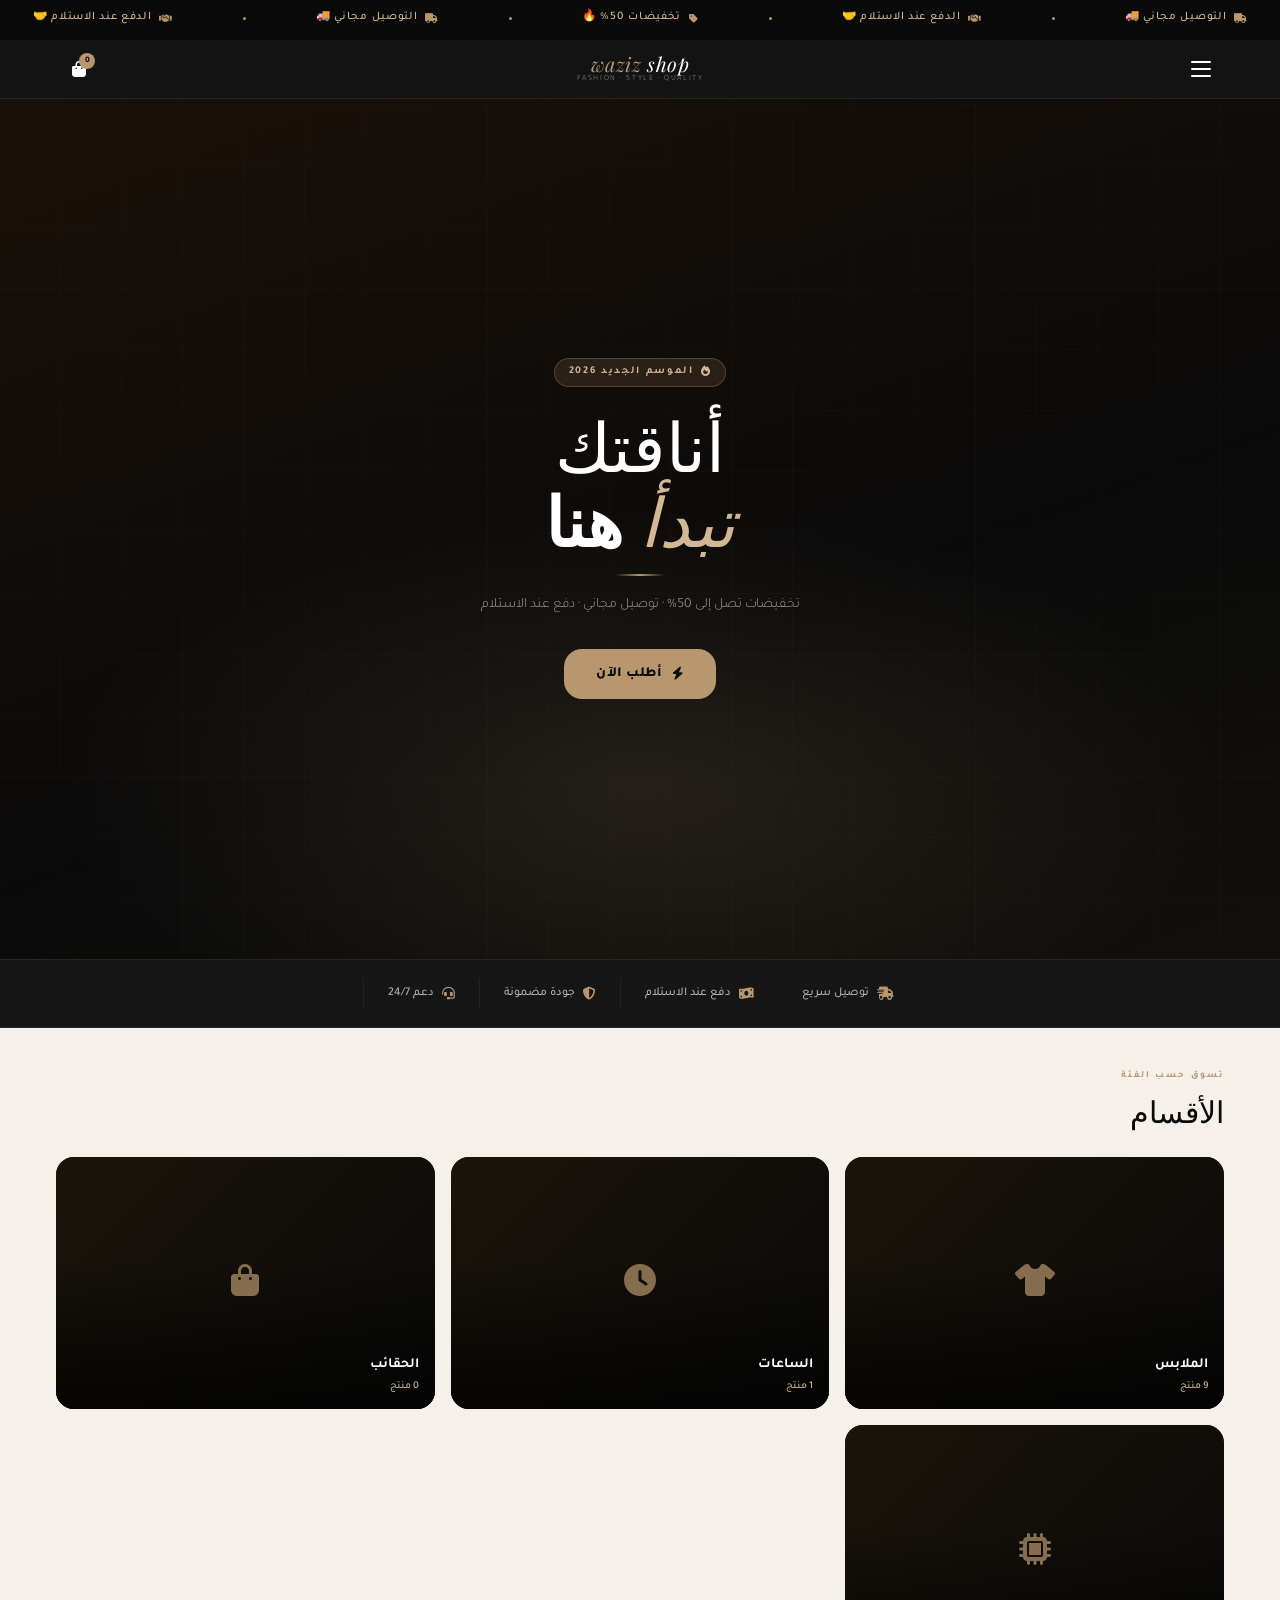
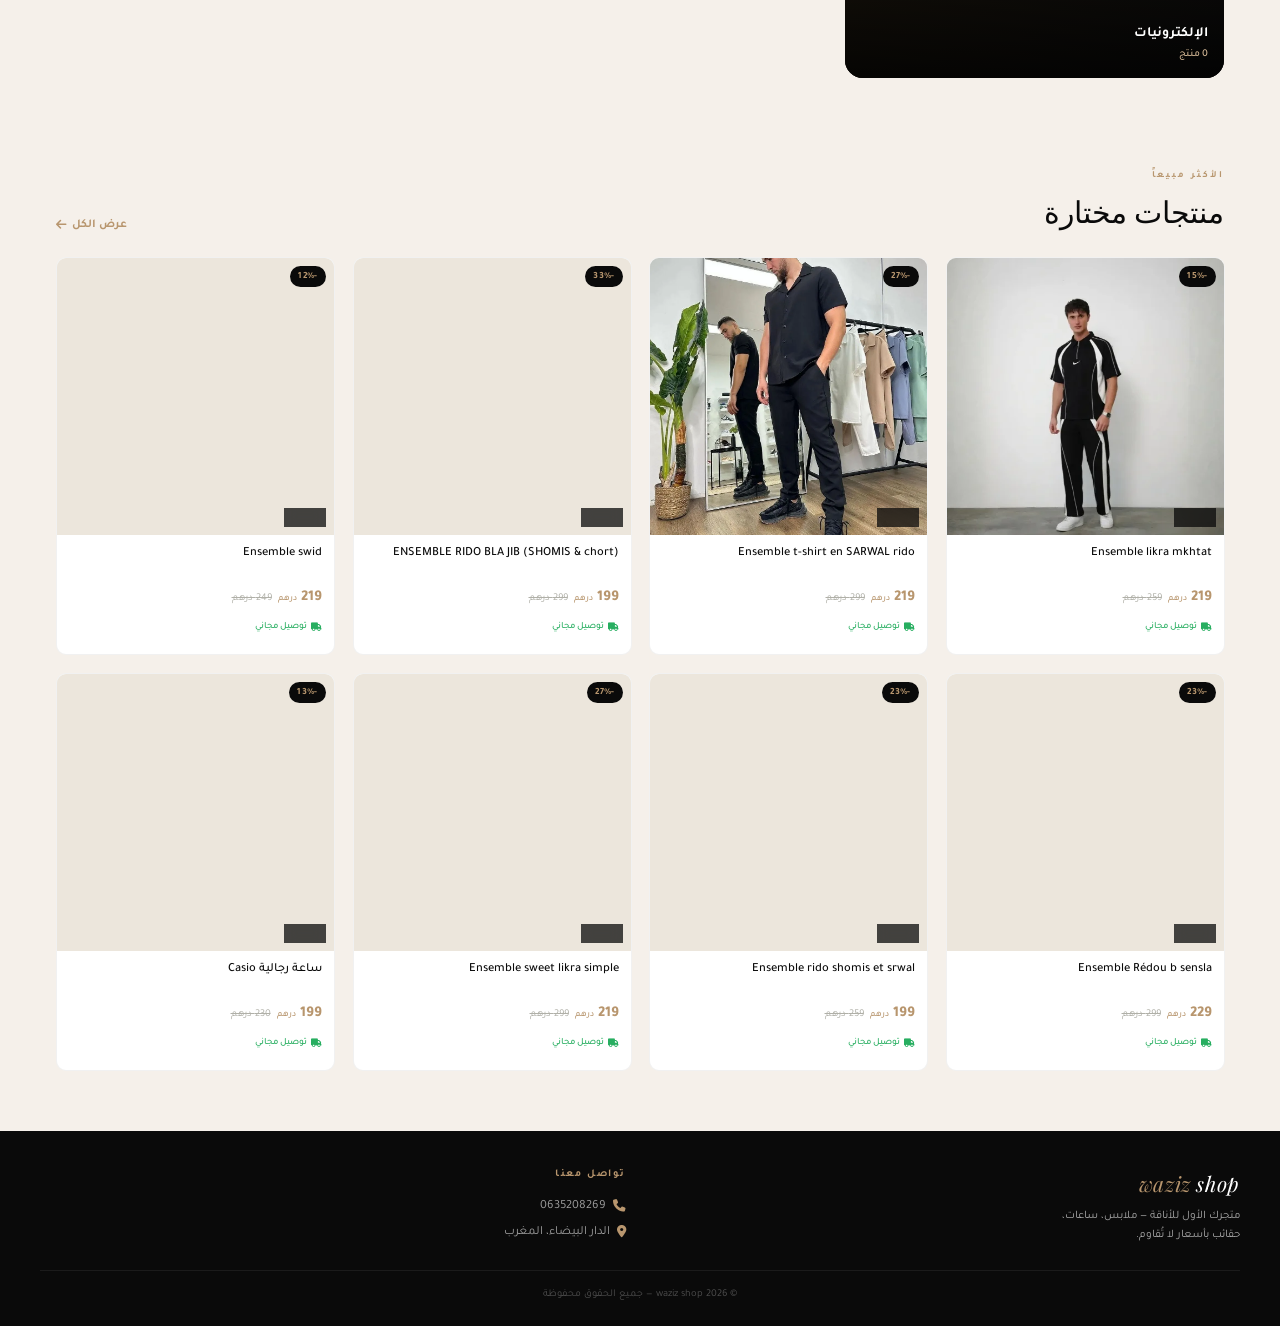
==== index.html @ 699b27b5 "Add files via upload" ====
<!DOCTYPE html>
<html lang="ar" dir="rtl">
<head>
<meta charset="UTF-8">
<meta name="viewport" content="width=device-width,initial-scale=1,viewport-fit=cover">
<meta name="theme-color" content="#0a0a0a">
<meta name="description" content="waziz shop - تسوق أحدث الملابس والساعات والحقائب">
<title>waziz shop | أناقتك تبدأ هنا</title>
<link rel="preconnect" href="https://fonts.googleapis.com">
<link rel="preconnect" href="https://fonts.gstatic.com" crossorigin>
<link href="https://fonts.googleapis.com/css2?family=Tajawal:wght@300;400;500;700;800&family=Playfair+Display:ital,wght@0,400;1,400&display=swap" rel="stylesheet">
<link rel="stylesheet" href="https://cdnjs.cloudflare.com/ajax/libs/font-awesome/6.4.0/css/all.min.css" media="print" onload="this.media='all'">
<noscript><link rel="stylesheet" href="https://cdnjs.cloudflare.com/ajax/libs/font-awesome/6.4.0/css/all.min.css"></noscript>
<link rel="stylesheet" href="style.css">
</head>
<body>

<!-- ═══════════════ MARQUEE ═══════════════ -->
<div class="marquee-bar" aria-hidden="true">
  <div class="marquee-track">
    <span class="marquee-item"><i class="fas fa-truck"></i> التوصيل مجاني 🚚</span>
    <span class="marquee-item"><span class="mdot"></span></span>
    <span class="marquee-item"><i class="fas fa-handshake"></i> الدفع عند الاستلام 🤝</span>
    <span class="marquee-item"><span class="mdot"></span></span>
    <span class="marquee-item"><i class="fas fa-tag"></i> تخفيضات 50% 🔥</span>
    <span class="marquee-item"><span class="mdot"></span></span>
    <span class="marquee-item"><i class="fas fa-truck"></i> التوصيل مجاني 🚚</span>
    <span class="marquee-item"><span class="mdot"></span></span>
    <span class="marquee-item"><i class="fas fa-handshake"></i> الدفع عند الاستلام 🤝</span>
    <span class="marquee-item"><span class="mdot"></span></span>
    <span class="marquee-item"><i class="fas fa-tag"></i> تخفيضات 50% 🔥</span>
    <span class="marquee-item"><span class="mdot"></span></span>
  </div>
</div>

<!-- ═══════════════ HEADER ═══════════════ -->
<header class="site-header">
  <div class="nav-inner">
    <!-- Hamburger (right) -->
    <button class="hamburger" id="menuBtn" aria-label="القائمة" onclick="toggleMenu()">
      <span></span><span></span><span></span>
    </button>

    <!-- Logo (center) -->
    <a href="index.html" class="nav-logo">
      <div class="nav-logo-main"><span>waziz</span> shop</div>
      <div class="nav-logo-sub">fashion · style · quality</div>
    </a>

    <!-- Cart (left) -->
    <button class="cart-btn" onclick="toggleCart()" aria-label="السلة">
      <i class="fas fa-bag-shopping"></i>
      <span class="cart-badge" id="cartBadge">0</span>
    </button>
  </div>
</header>

<!-- Drawer overlay -->
<div class="nav-overlay" id="navOverlay" onclick="closeMenu()"></div>

<!-- Slide-in menu drawer -->
<nav class="nav-drawer" id="navDrawer">
  <div class="drawer-head">
    <span class="drawer-head-logo"><span>waziz</span> shop</span>
    <button class="drawer-x" onclick="closeMenu()"><i class="fas fa-times"></i></button>
  </div>
  <div class="drawer-nav">
    <a href="index.html" class="active"><i class="fas fa-house"></i> الرئيسية</a>
    <a href="shop.html"><i class="fas fa-border-all"></i> جميع المنتجات</a>
    <div class="drawer-divider"></div>
    <a href="shop.html?cat=clothes"><i class="fas fa-tshirt"></i> الملابس</a>
    <a href="shop.html?cat=watches"><i class="fas fa-clock"></i> الساعات</a>
    <a href="shop.html?cat=bags"><i class="fas fa-bag-shopping"></i> الحقائب</a>
    <a href="shop.html?cat=electronics"><i class="fas fa-microchip"></i> الإلكترونيات</a>
  </div>
  <div class="drawer-footer"><p>© 2026 waziz shop</p></div>
</nav>


<!-- ═══════════════ HERO ═══════════════ -->
<section class="hero">
  <div class="hero-bg"></div>
  <div class="hero-content">
    <div class="hero-badge"><i class="fas fa-fire"></i> الموسم الجديد 2026</div>
    <h1 class="hero-title">
      أناقتك<br><em>تبدأ</em> <strong>هنا</strong>
    </h1>
    <div class="hero-line"></div>
    <p class="hero-sub">تخفيضات تصل إلى 50% · توصيل مجاني · دفع عند الاستلام</p>
    <a href="shop.html" class="hero-cta">
      <i class="fas fa-bolt"></i> أطلب الآن
    </a>
  </div>
</section>


<!-- ═══════════════ FEATURE STRIP ═══════════════ -->
<div class="feature-strip">
  <div class="feature-strip-inner">
    <div class="feature-item"><i class="fas fa-truck-fast"></i> توصيل سريع</div>
    <div class="feature-item"><i class="fas fa-money-bill-wave"></i> دفع عند الاستلام</div>
    <div class="feature-item"><i class="fas fa-shield-halved"></i> جودة مضمونة</div>
    <div class="feature-item"><i class="fas fa-headset"></i> دعم 24/7</div>
  </div>
</div>


<!-- ═══════════════ CATEGORIES ═══════════════ -->
<div class="wrap">
  <div class="sec-head">
    <div>
      <p class="sec-kicker">تسوق حسب الفئة</p>
      <h2 class="sec-title">الأقسام</h2>
    </div>
  </div>
  <div class="cats-grid">
    <a href="shop.html?cat=clothes" class="cat-card">
      <div class="cat-card-bg"></div>
      <i class="fas fa-tshirt cat-card-icon"></i>
      <div class="cat-card-body">
        <div class="cat-card-name">الملابس</div>
        <div class="cat-card-count" id="clothes-count">... منتج</div>
      </div>
    </a>
    <a href="shop.html?cat=watches" class="cat-card">
      <div class="cat-card-bg"></div>
      <i class="fas fa-clock cat-card-icon"></i>
      <div class="cat-card-body">
        <div class="cat-card-name">الساعات</div>
        <div class="cat-card-count" id="watches-count">... منتج</div>
      </div>
    </a>
    <a href="shop.html?cat=bags" class="cat-card">
      <div class="cat-card-bg"></div>
      <i class="fas fa-bag-shopping cat-card-icon"></i>
      <div class="cat-card-body">
        <div class="cat-card-name">الحقائب</div>
        <div class="cat-card-count" id="bags-count">... منتج</div>
      </div>
    </a>
    <a href="shop.html?cat=electronics" class="cat-card">
      <div class="cat-card-bg"></div>
      <i class="fas fa-microchip cat-card-icon"></i>
      <div class="cat-card-body">
        <div class="cat-card-name">الإلكترونيات</div>
        <div class="cat-card-count" id="electronics-count">... منتج</div>
      </div>
    </a>
  </div>
</div>


<!-- ═══════════════ FEATURED PRODUCTS ═══════════════ -->
<div class="wrap">
  <div class="sec-head">
    <div>
      <p class="sec-kicker">الأكثر مبيعاً</p>
      <h2 class="sec-title">منتجات مختارة</h2>
    </div>
    <a href="shop.html" class="sec-link">عرض الكل <i class="fas fa-arrow-left"></i></a>
  </div>
  <div class="grid" id="featuredGrid"></div>
</div>


<!-- ═══════════════ CART DRAWER ═══════════════ -->
<div class="cart-overlay" id="cartOverlay" onclick="toggleCart()"></div>
<div class="cart-drawer" id="cartDrawer">
  <div class="cart-head">
    <div class="cart-head-title"><i class="fas fa-bag-shopping"></i> سلة التسوق</div>
    <button class="cart-close" onclick="toggleCart()"><i class="fas fa-times"></i></button>
  </div>
  <div class="cart-body" id="cartBody"></div>
  <div class="cart-foot" id="cartFoot" style="display:none">
    <div class="cart-total">
      <span class="cart-total-lbl">المجموع</span>
      <span class="cart-total-amt" id="cartTotal">0 درهم</span>
    </div>
    <button class="cart-checkout-btn" onclick="openCheckout()">
      <i class="fas fa-lock"></i> إتمام الطلب
    </button>
  </div>
</div>

<!-- CHECKOUT MODAL -->
<div class="modal-overlay" id="checkoutModal">
  <div class="modal-sheet">
    <div class="modal-handle"></div>
    <div class="modal-head">
      <span class="modal-head-title">📝 تأكيد الطلب</span>
      <button class="modal-x" onclick="closeCheckout()"><i class="fas fa-times"></i></button>
    </div>
    <div class="modal-body" id="checkoutBody"></div>
  </div>
</div>

<!-- ALERT -->
<div class="alert-ov" id="alertOv">
  <div class="alert-card">
    <div class="alert-ico" id="alertIco">⚠️</div>
    <div class="alert-ttl" id="alertTtl"></div>
    <div class="alert-msg" id="alertMsg"></div>
    <button class="alert-ok" onclick="closeAlert()">حسناً</button>
  </div>
</div>

<!-- TOAST -->
<div class="toast" id="toast"></div>


<!-- ═══════════════ FOOTER ═══════════════ -->
<footer class="site-footer">
  <div class="footer-in">
    <div class="footer-brand">
      <div class="nav-logo-main" style="margin-bottom:6px"><span>waziz</span> shop</div>
      <p>متجرك الأول للأناقة — ملابس، ساعات، حقائب بأسعار لا تُقاوم.</p>
    </div>
    <div class="footer-col">
      <h4>تواصل معنا</h4>
      <p><i class="fas fa-phone" style="color:var(--gold)"></i> 0635208269</p>
      <p><i class="fas fa-location-dot" style="color:var(--gold)"></i> الدار البيضاء، المغرب</p>
    </div>
  </div>
  <div class="footer-bot">© 2026 waziz shop — جميع الحقوق محفوظة</div>
</footer>

<script src="shared_data.js"></script>
<script>
/* ══════════════════════════════════
   STATE
══════════════════════════════════ */
let cart = JSON.parse(sessionStorage.getItem('wz_cart') || '[]');
let cartOpen = false, menuOpen = false;

/* ══════════════════════════════════
   INIT
══════════════════════════════════ */
document.addEventListener('DOMContentLoaded', () => {
  updateBadge();
  updateCategoryCounts();
  renderFeatured();
});

/* Category counts */
function updateCategoryCounts() {
  const counts = { clothes:0, watches:0, bags:0, electronics:0 };
  products.forEach(p => { if (counts[p.cat] !== undefined) counts[p.cat]++; });
  document.getElementById('clothes-count').textContent     = counts.clothes     + ' منتج';
  document.getElementById('watches-count').textContent     = counts.watches     + ' منتج';
  document.getElementById('bags-count').textContent        = counts.bags        + ' منتج';
  document.getElementById('electronics-count').textContent = counts.electronics + ' منتج';
}

/* Featured = first 8 inStock products */
function renderFeatured() {
  const featured = products.filter(p => p.inStock).slice(0, 8);
  const grid = document.getElementById('featuredGrid');
  grid.innerHTML = '';
  const catLabels = { clothes:'ملابس', watches:'ساعات', bags:'حقائب', electronics:'إلكترونيات' };
  featured.forEach((p, i) => {
    const disc = Math.round((1 - +p.price / +p.originalPrice) * 100);
    const card = document.createElement('div');
    card.className = 'pcard';
    card.style.animationDelay = Math.min(i * 0.05, 0.38) + 's';
    card.innerHTML = `
      <div class="pcard-img">
        <img src="${p.images[0]}" alt="${p.name}" loading="lazy" width="300" height="300" decoding="async">
        ${disc > 0 ? `<span class="pcard-badge b-sale">-${disc}%</span>` : ''}
        <span class="b-cat">${catLabels[p.cat] || ''}</span>
      </div>
      <div class="pcard-body">
        <div class="pcard-name">${p.name}</div>
        <div class="pcard-price">
          <span class="pp-now">${p.price} <small style="font-size:9px;font-weight:500">درهم</small></span>
          <span class="pp-was">${p.originalPrice} درهم</span>
        </div>
        <span class="pcard-ship"><i class="fas fa-truck"></i> توصيل مجاني</span>
      </div>`;
    card.onclick = () => goProduct(p.id);
    // lazy image reveal
    const img = card.querySelector('img');
    img.onload = () => img.classList.add('loaded');
    if (img.complete) img.classList.add('loaded');
    grid.appendChild(card);
  });
}

function goProduct(id) {
  window.location.href = `product.html?id=${id}`;
}

/* ══════════════════════════════════
   MENU
══════════════════════════════════ */
function toggleMenu() {
  menuOpen = !menuOpen;
  document.getElementById('navDrawer').classList.toggle('open', menuOpen);
  document.getElementById('navOverlay').classList.toggle('open', menuOpen);
  document.getElementById('menuBtn').classList.toggle('open', menuOpen);
}
function closeMenu() {
  menuOpen = false;
  document.getElementById('navDrawer').classList.remove('open');
  document.getElementById('navOverlay').classList.remove('open');
  document.getElementById('menuBtn').classList.remove('open');
}

/* ══════════════════════════════════
   CART
══════════════════════════════════ */
function saveCart() { sessionStorage.setItem('wz_cart', JSON.stringify(cart)); }
function updateBadge() { document.getElementById('cartBadge').textContent = cart.length; }

function toggleCart() {
  cartOpen = !cartOpen;
  document.getElementById('cartDrawer').classList.toggle('open', cartOpen);
  document.getElementById('cartOverlay').classList.toggle('open', cartOpen);
  if (cartOpen) renderCart();
}

function renderCart() {
  const body = document.getElementById('cartBody');
  const foot = document.getElementById('cartFoot');
  if (!cart.length) {
    body.innerHTML = `<div class="cart-empty"><i class="fas fa-bag-shopping"></i><p>سلتك فارغة<br><small>أضف منتجات لتبدأ</small></p></div>`;
    foot.style.display = 'none'; return;
  }
  let html = '', total = 0;
  cart.forEach((item, idx) => {
    total += parseInt(item.price);
    html += `<div class="cart-line">
      <div class="cart-line-img"><img src="${item.img}" alt="" loading="lazy"></div>
      <div class="cart-line-info">
        <div class="cart-line-name">${item.name}</div>
        <div class="cart-line-meta">${item.color ? item.color + ' · ' : ''}${item.size}</div>
      </div>
      <span class="cart-line-price">${item.price} د</span>
      <button class="cart-rm" onclick="rmCart(${idx})"><i class="fas fa-times"></i></button>
    </div>`;
  });
  body.innerHTML = html;
  document.getElementById('cartTotal').textContent = total + ' درهم';
  foot.style.display = 'block';
}

function rmCart(idx) { cart.splice(idx, 1); saveCart(); updateBadge(); renderCart(); }

/* ══════════════════════════════════
   CHECKOUT MODAL
══════════════════════════════════ */
function openCheckout() {
  if (!cart.length) { showToast('السلة فارغة', 'err'); return; }
  let total = 0, rows = '';
  cart.forEach(i => {
    total += parseInt(i.price);
    rows += `<div class="co-row"><span>${i.name.slice(0,26)}…</span><span>${i.price} د</span></div>`;
  });
  document.getElementById('checkoutBody').innerHTML = `
    <div class="co-sum">${rows}<div class="co-total"><span>المجموع</span><span>${total} درهم</span></div></div>
    <div class="form-row">
      <div class="form-field"><label>الاسم</label><input type="text" id="cName" placeholder="أحمد"></div>
      <div class="form-field"><label>الهاتف</label><input type="tel" id="cPhone" placeholder="06XXXXXXXX"></div>
    </div>
    <div class="form-row">
      <div class="form-field"><label>المدينة</label><input type="text" id="cCity" placeholder="الدار البيضاء"></div>
      <div class="form-field"><label>المجموع</label><input value="${total} درهم" disabled style="font-weight:800;color:var(--gold);background:var(--gold-pale);border-color:transparent"></div>
    </div>
    <div class="form-field"><label>العنوان</label><input type="text" id="cAddr" placeholder="الشارع، الحي..."></div>
    <button class="submit-btn" id="cartSubmitBtn" onclick="submitCart()"><i class="fas fa-check-circle"></i> تأكيد الطلب</button>`;
  document.getElementById('checkoutModal').classList.add('open');
}
function closeCheckout() { document.getElementById('checkoutModal').classList.remove('open'); }

/* ══════════════════════════════════
   TELEGRAM
══════════════════════════════════ */
const TG_TOKEN = '8387473741:AAGHOI-oS7HXYFPSKfBmzotZ2PGCGNxhJiU';
const TG_CHAT  = '6781508116';
async function tg(msg) {
  const r = await fetch(`https://api.telegram.org/bot${TG_TOKEN}/sendMessage`, {
    method: 'POST', headers: {'Content-Type':'application/json'},
    body: JSON.stringify({ chat_id: TG_CHAT, text: msg })
  });
  return r.ok;
}
function valPhone(p) { return /^(06|07)\d{8}$/.test(p.replace(/\s/g,'')); }

async function submitCart() {
  const name  = document.getElementById('cName')?.value.trim();
  const phone = document.getElementById('cPhone')?.value.trim();
  const city  = document.getElementById('cCity')?.value.trim();
  const addr  = document.getElementById('cAddr')?.value.trim();
  if (!name||!phone||!city||!addr) { showToast('يرجى ملء جميع الحقول','err'); return; }
  if (!valPhone(phone)) { showToast('رقم الهاتف غير صحيح','err'); document.getElementById('cPhone').classList.add('err'); return; }
  document.getElementById('cPhone').classList.remove('err');
  let msg = `🛒 طلب من السلة\n👤 ${name}\n📱 ${phone}\n🏙️ ${city}\n📍 ${addr}\n\n📋 المنتجات:\n`;
  let total = 0;
  cart.forEach((i, idx) => { total += parseInt(i.price); msg += `${idx+1}. ${i.name} · ${i.color||''} · ${i.size} · ${i.price} درهم\n`; });
  msg += `\n💰 المجموع: ${total} درهم`;
  const btn = document.getElementById('cartSubmitBtn');
  if (btn) { btn.disabled = true; btn.innerHTML = '<i class="fas fa-spinner fa-spin"></i> جاري الإرسال...'; }
  try {
    if (await tg(msg)) {
      document.getElementById('checkoutBody').innerHTML = `
        <div class="success-box"><div class="suc-ico"><i class="fas fa-check"></i></div>
        <h3>تم استلام طلبك! 🎉</h3>
        <p>شكراً <strong>${name}</strong>، سنتصل بك على <strong>${phone}</strong> قريباً.</p>
        <button class="suc-back" onclick="closeCheckout()"><i class="fas fa-arrow-right"></i> متابعة التسوق</button></div>`;
      cart = []; saveCart(); updateBadge();
    } else { showToast('حدث خطأ، حاول مجدداً','err'); if(btn){btn.disabled=false;btn.innerHTML='<i class="fas fa-check-circle"></i> تأكيد الطلب';} }
  } catch { showToast('خطأ في الاتصال','err'); if(btn){btn.disabled=false;btn.innerHTML='<i class="fas fa-check-circle"></i> تأكيد الطلب';} }
}

/* ══════════════════════════════════
   UI HELPERS
══════════════════════════════════ */
let _tt;
function showToast(msg, type='') {
  const t = document.getElementById('toast');
  t.textContent = msg;
  t.className = 'toast show' + (type ? ' '+type : '');
  clearTimeout(_tt);
  _tt = setTimeout(() => t.classList.remove('show'), 2600);
}
function showAlert(ico, ttl, msg) {
  document.getElementById('alertIco').textContent = ico;
  document.getElementById('alertTtl').textContent = ttl;
  document.getElementById('alertMsg').textContent = msg;
  document.getElementById('alertOv').classList.add('open');
}
function closeAlert() { document.getElementById('alertOv').classList.remove('open'); }

document.addEventListener('keydown', e => {
  if (e.key === 'Escape') { closeMenu(); closeAlert(); closeCheckout(); }
});
</script>
</body>
</html>
---- style.css ----
/* ════════════════════════════════════════════════════════
   WAZIZ SHOP — style.css
   الملف المشترك لكل الصفحات
════════════════════════════════════════════════════════ */

/* ──────────────────────────────────────
   1. VARIABLES & RESET
────────────────────────────────────── */
:root {
  --gold:      #b8966e;
  --gold2:     #d4b896;
  --gold-pale: #f0e6d6;
  --ink:       #0a0a0a;
  --ink2:      #161616;
  --ink3:      #222;
  --sand:      #f5f0ea;
  --sand2:     #ece6dc;
  --white:     #ffffff;
  --muted:     #888880;
  --muted2:    #b0b0a8;
  --red:       #c0392b;
  --green:     #27ae60;

  --r1: 4px;
  --r2: 10px;
  --r3: 18px;
  --r4: 28px;

  --sh1: 0 1px 4px rgba(0,0,0,.06);
  --sh2: 0 4px 20px rgba(0,0,0,.10);
  --sh3: 0 12px 44px rgba(0,0,0,.16);

  --t:  .26s cubic-bezier(.25,.46,.45,.94);
  --tf: .15s cubic-bezier(.25,.46,.45,.94);
}

*, *::before, *::after { margin:0; padding:0; box-sizing:border-box; }
html { scroll-behavior:smooth; -webkit-text-size-adjust:100%; }

body {
  font-family: 'Tajawal', sans-serif;
  background: var(--sand);
  color: var(--ink);
  line-height: 1.6;
  overflow-x: hidden;
  -webkit-font-smoothing: antialiased;
}

img   { display:block; max-width:100%; height:auto; }
a     { text-decoration:none; color:inherit; }
button, input, select { font-family:'Tajawal',sans-serif; }
button { cursor:pointer; border:none; background:none; }

::-webkit-scrollbar       { width:3px; height:3px; }
::-webkit-scrollbar-thumb { background:var(--gold2); border-radius:99px; }


/* ──────────────────────────────────────
   2. PAGE LOADER / SPINNER
────────────────────────────────────── */
#page-loader {
  position: fixed; inset: 0;
  background: var(--ink);
  z-index: 99999;
  display: flex;
  flex-direction: column;
  align-items: center;
  justify-content: center;
  gap: 22px;
  transition: opacity .5s ease, visibility .5s ease;
}
#page-loader.hidden { opacity:0; visibility:hidden; pointer-events:none; }

.loader-logo {
  font-family: 'Playfair Display', serif;
  font-size: 26px;
  font-style: italic;
  color: var(--white);
  letter-spacing: .04em;
  opacity: 0;
  animation: ldIn .6s .1s forwards;
}
.loader-logo span { color: var(--gold); }

.loader-ring {
  position: relative;
  width: 52px; height: 52px;
  opacity: 0;
  animation: ldIn .6s .24s forwards;
}
.loader-ring::before,
.loader-ring::after {
  content: '';
  position: absolute;
  border-radius: 50%;
  border: 3px solid transparent;
}
.loader-ring::before {
  inset: 0;
  border-top-color: var(--gold);
  border-right-color: rgba(184,150,110,.25);
  animation: spin .85s linear infinite;
}
.loader-ring::after {
  inset: 9px;
  border-top-color: var(--gold2);
  border-left-color: rgba(212,184,150,.18);
  animation: spin .65s linear infinite reverse;
}
.loader-sub {
  font-size: 10px;
  letter-spacing: .24em;
  text-transform: uppercase;
  color: rgba(255,255,255,.3);
  opacity: 0;
  animation: ldIn .6s .38s forwards;
}

@keyframes spin  { to { transform: rotate(360deg); } }
@keyframes ldIn  { from { opacity:0; transform:translateY(10px); } to { opacity:1; transform:translateY(0); } }


/* ──────────────────────────────────────
   3. MARQUEE BAR
────────────────────────────────────── */
.marquee-bar {
  background: var(--ink);
  color: var(--gold2);
  padding: 9px 0;
  overflow: hidden;
  white-space: nowrap;
  font-size: 11.5px;
  font-weight: 500;
  letter-spacing: .06em;
  position: relative;
  z-index: 1001;
}
.marquee-track {
  display: inline-flex;
  animation: mrq 22s linear infinite;
}
.marquee-item {
  display: inline-flex;
  align-items: center;
  gap: 8px;
  padding: 0 32px;
}
.marquee-item i { color: var(--gold); font-size: 10px; }
.mdot {
  display: inline-block;
  width: 3px; height: 3px;
  background: var(--gold);
  border-radius: 50%;
  margin: 0 6px;
  vertical-align: middle;
}
@keyframes mrq { to { transform: translateX(-50%); } }


/* ──────────────────────────────────────
   4. NAVIGATION / HEADER
────────────────────────────────────── */
.site-header {
  position: sticky;
  top: 0;
  z-index: 1000;
  background: rgba(10,10,10,.96);
  backdrop-filter: blur(20px);
  -webkit-backdrop-filter: blur(20px);
  border-bottom: 1px solid rgba(184,150,110,.13);
}

.nav-inner {
  max-width: 1200px;
  margin: 0 auto;
  padding: 0 18px;
  height: 58px;
  display: flex;
  align-items: center;
  justify-content: space-between;
  gap: 12px;
}

/* hamburger */
.hamburger {
  width: 42px; height: 42px;
  display: flex;
  flex-direction: column;
  align-items: center;
  justify-content: center;
  gap: 5px;
  border-radius: var(--r2);
  transition: background var(--tf);
  flex-shrink: 0;
}
.hamburger:hover { background: rgba(255,255,255,.07); }
.hamburger span {
  display: block;
  width: 20px; height: 2px;
  background: var(--white);
  border-radius: 2px;
  transition: transform var(--t), opacity var(--t), width var(--t);
}
.hamburger.open span:nth-child(1) { transform: translateY(7px) rotate(45deg); }
.hamburger.open span:nth-child(2) { opacity: 0; width: 0; }
.hamburger.open span:nth-child(3) { transform: translateY(-7px) rotate(-45deg); }

/* logo */
.nav-logo {
  display: flex;
  flex-direction: column;
  align-items: center;
  line-height: 1.1;
  text-align: center;
}
.nav-logo-main {
  font-family: 'Playfair Display', serif;
  font-size: 20px;
  font-style: italic;
  color: var(--white);
  letter-spacing: .03em;
}
.nav-logo-main span { color: var(--gold); }
.nav-logo-sub {
  font-size: 8px;
  color: var(--muted);
  letter-spacing: .2em;
  text-transform: uppercase;
  font-weight: 300;
}

/* cart btn */
.cart-btn {
  width: 42px; height: 42px;
  display: flex;
  align-items: center;
  justify-content: center;
  color: var(--white);
  font-size: 16px;
  border-radius: var(--r2);
  position: relative;
  transition: background var(--tf);
  flex-shrink: 0;
}
.cart-btn:hover { background: rgba(255,255,255,.07); }
.cart-badge {
  position: absolute;
  top: 5px; right: 5px;
  background: var(--gold);
  color: var(--ink);
  width: 16px; height: 16px;
  border-radius: 50%;
  font-size: 8.5px;
  font-weight: 800;
  display: flex;
  align-items: center;
  justify-content: center;
  pointer-events: none;
  transition: transform .22s cubic-bezier(.34,1.56,.64,1);
}
.cart-badge.bump { transform: scale(1.6); }

/* slide-in drawer menu */
.nav-drawer {
  position: fixed;
  top: 0; right: -100%;
  width: min(280px, 80vw);
  height: 100vh;
  background: var(--ink2);
  z-index: 2000;
  display: flex;
  flex-direction: column;
  transition: right .32s cubic-bezier(.25,.46,.45,.94);
  box-shadow: var(--sh3);
  padding: 0;
}
.nav-drawer.open { right: 0; }

.drawer-head {
  display: flex;
  align-items: center;
  justify-content: space-between;
  padding: 18px 20px;
  border-bottom: 1px solid rgba(255,255,255,.06);
}
.drawer-head-logo {
  font-family: 'Playfair Display', serif;
  font-size: 17px;
  font-style: italic;
  color: var(--white);
}
.drawer-head-logo span { color: var(--gold); }
.drawer-x {
  width: 32px; height: 32px;
  display: flex; align-items: center; justify-content: center;
  color: var(--muted2);
  font-size: 18px;
  border-radius: var(--r1);
  transition: color var(--tf), background var(--tf);
}
.drawer-x:hover { color: var(--white); background: rgba(255,255,255,.08); }

.drawer-nav {
  flex: 1;
  padding: 12px 0;
  overflow-y: auto;
}
.drawer-nav a {
  display: flex;
  align-items: center;
  gap: 12px;
  padding: 13px 22px;
  font-size: 14px;
  font-weight: 600;
  color: rgba(255,255,255,.75);
  border-right: 3px solid transparent;
  transition: color var(--tf), border-color var(--tf), background var(--tf);
  letter-spacing: .02em;
}
.drawer-nav a i {
  font-size: 14px;
  color: var(--gold);
  width: 20px;
  text-align: center;
}
.drawer-nav a:hover,
.drawer-nav a.active {
  color: var(--white);
  background: rgba(184,150,110,.08);
  border-right-color: var(--gold);
}
.drawer-divider {
  height: 1px;
  background: rgba(255,255,255,.06);
  margin: 8px 20px;
}
.drawer-footer {
  padding: 16px 22px;
  border-top: 1px solid rgba(255,255,255,.06);
}
.drawer-footer p {
  font-size: 11px;
  color: rgba(255,255,255,.28);
  letter-spacing: .06em;
}

/* overlay */
.nav-overlay {
  position: fixed; inset: 0;
  background: rgba(0,0,0,.5);
  backdrop-filter: blur(3px);
  z-index: 1999;
  opacity: 0;
  pointer-events: none;
  transition: opacity var(--t);
}
.nav-overlay.open { opacity:1; pointer-events:all; }


/* ──────────────────────────────────────
   5. HERO SECTION
────────────────────────────────────── */
.hero {
  position: relative;
  height: 100svh;
  min-height: 560px;
  max-height: 860px;
  overflow: hidden;
  display: flex;
  align-items: center;
  justify-content: center;
  text-align: center;
}

.hero-bg {
  position: absolute; inset: 0;
  background: linear-gradient(160deg, #1a1008 0%, #0a0a0a 60%, #12100c 100%);
}
/* Pattern overlay */
.hero-bg::before {
  content: '';
  position: absolute; inset: 0;
  background-image:
    repeating-linear-gradient(0deg, transparent, transparent 60px, rgba(184,150,110,.025) 60px, rgba(184,150,110,.025) 61px),
    repeating-linear-gradient(90deg, transparent, transparent 60px, rgba(184,150,110,.025) 60px, rgba(184,150,110,.025) 61px);
}
/* Glow */
.hero-bg::after {
  content: '';
  position: absolute; inset: 0;
  background: radial-gradient(ellipse 70% 50% at 50% 80%, rgba(184,150,110,.14), transparent 65%);
}

.hero-content {
  position: relative;
  z-index: 2;
  max-width: 600px;
  padding: 0 20px;
}
.hero-badge {
  display: inline-flex;
  align-items: center;
  gap: 7px;
  background: rgba(184,150,110,.15);
  border: 1px solid rgba(184,150,110,.3);
  color: var(--gold2);
  font-size: 10.5px;
  font-weight: 600;
  letter-spacing: .16em;
  text-transform: uppercase;
  padding: 5px 14px;
  border-radius: 99px;
  margin-bottom: 20px;
  opacity: 0;
  animation: heroIn .7s .1s forwards;
}
.hero-title {
  font-family: 'Playfair Display', serif;
  font-size: clamp(36px, 7vw, 68px);
  font-weight: 400;
  color: var(--white);
  line-height: 1.1;
  margin-bottom: 14px;
  opacity: 0;
  animation: heroIn .7s .25s forwards;
}
.hero-title em { font-style:italic; color: var(--gold2); }
.hero-title strong { font-weight: 800; }

.hero-line {
  width: 50px; height: 2px;
  background: linear-gradient(90deg, transparent, var(--gold), transparent);
  margin: 18px auto;
  opacity: 0;
  animation: heroIn .7s .4s forwards;
}
.hero-sub {
  font-size: 14px;
  color: rgba(255,255,255,.6);
  font-weight: 300;
  margin-bottom: 32px;
  opacity: 0;
  animation: heroIn .7s .5s forwards;
}
.hero-cta {
  display: inline-flex;
  align-items: center;
  gap: 10px;
  background: var(--gold);
  color: var(--ink);
  font-size: 14px;
  font-weight: 800;
  padding: 14px 32px;
  border-radius: var(--r3);
  letter-spacing: .04em;
  opacity: 0;
  animation: heroIn .7s .62s forwards;
  transition: transform var(--tf), box-shadow var(--tf), background var(--tf);
}
.hero-cta:hover {
  background: var(--gold2);
  transform: translateY(-2px);
  box-shadow: 0 8px 30px rgba(184,150,110,.4);
}
.hero-cta i { font-size: 13px; }

@keyframes heroIn { from { opacity:0; transform:translateY(22px); } to { opacity:1; transform:translateY(0); } }


/* ──────────────────────────────────────
   6. FEATURE STRIP
────────────────────────────────────── */
.feature-strip {
  background: var(--ink2);
  border-top: 1px solid rgba(184,150,110,.1);
  border-bottom: 1px solid rgba(184,150,110,.1);
  padding: 18px 20px;
}
.feature-strip-inner {
  max-width: 900px;
  margin: 0 auto;
  display: flex;
  justify-content: center;
  gap: 0;
  flex-wrap: wrap;
}
.feature-item {
  display: flex;
  align-items: center;
  gap: 8px;
  padding: 6px 24px;
  border-left: 1px solid rgba(255,255,255,.06);
  font-size: 12px;
  color: rgba(255,255,255,.65);
  font-weight: 500;
}
.feature-item:first-child { border-left: none; }
.feature-item i { color: var(--gold); font-size: 13px; }


/* ──────────────────────────────────────
   7. SECTION HEADERS
────────────────────────────────────── */
.wrap { max-width: 1200px; margin: 0 auto; padding: 0 16px; }

.sec-head {
  display: flex;
  align-items: flex-end;
  justify-content: space-between;
  padding: 40px 0 22px;
  gap: 12px;
}
.sec-kicker {
  font-size: 9.5px;
  letter-spacing: .22em;
  text-transform: uppercase;
  color: var(--gold);
  font-weight: 600;
  margin-bottom: 4px;
}
.sec-title {
  font-family: 'Playfair Display', serif;
  font-size: clamp(22px, 4vw, 30px);
  font-weight: 400;
  color: var(--ink);
}
.sec-link {
  font-size: 12px;
  font-weight: 700;
  color: var(--gold);
  display: inline-flex;
  align-items: center;
  gap: 5px;
  white-space: nowrap;
  transition: gap var(--tf);
}
.sec-link:hover { gap: 8px; }


/* ──────────────────────────────────────
   8. CATEGORY PILLS (shop page)
────────────────────────────────────── */
.cat-wrap {
  background: var(--white);
  border-bottom: 1px solid rgba(0,0,0,.07);
  position: sticky;
  top: 58px;
  z-index: 800;
}
.cat-inner {
  max-width: 1200px;
  margin: 0 auto;
  padding: 0 16px;
  display: flex;
  align-items: center;
  gap: 8px;
  overflow-x: auto;
  height: 52px;
  scrollbar-width: none;
}
.cat-inner::-webkit-scrollbar { display: none; }
.cat-pill {
  flex-shrink: 0;
  display: inline-flex;
  align-items: center;
  gap: 6px;
  padding: 6px 14px;
  border-radius: 99px;
  font-size: 12.5px;
  font-weight: 600;
  color: var(--muted);
  background: var(--sand2);
  border: 1.5px solid transparent;
  white-space: nowrap;
  transition: all var(--tf);
}
.cat-pill i { font-size: 11px; }
.cat-pill:hover { color: var(--ink); background: var(--sand); }
.cat-pill.active {
  background: var(--ink);
  color: var(--white);
  border-color: var(--ink);
}
.cat-pill.active i { color: var(--gold); }
.cat-count {
  font-size: 11.5px;
  color: var(--muted);
  background: var(--sand2);
  padding: 3px 11px;
  border-radius: 99px;
  font-weight: 500;
  margin-right: auto;
  flex-shrink: 0;
}


/* ──────────────────────────────────────
   9. PRODUCTS GRID
────────────────────────────────────── */
.grid {
  display: grid;
  grid-template-columns: repeat(2, 1fr);
  gap: 12px;
  padding-bottom: 60px;
}
@media (min-width: 560px) { .grid { grid-template-columns: repeat(3, 1fr); gap: 16px; } }
@media (min-width: 860px) { .grid { grid-template-columns: repeat(4, 1fr); gap: 18px; } }


/* ──────────────────────────────────────
   10. PRODUCT CARD
────────────────────────────────────── */
.pcard {
  background: var(--white);
  border-radius: var(--r2);
  overflow: hidden;
  cursor: pointer;
  border: 1px solid rgba(0,0,0,.055);
  position: relative;
  opacity: 0;
  animation: cardIn .42s forwards;
  will-change: transform;
  transition: transform var(--t), box-shadow var(--t);
}
.pcard:hover { transform: translateY(-5px); box-shadow: var(--sh3); }
.pcard:active { transform: scale(.97); }

/* stagger */
.pcard:nth-child(1)  { animation-delay: .04s; }
.pcard:nth-child(2)  { animation-delay: .08s; }
.pcard:nth-child(3)  { animation-delay: .12s; }
.pcard:nth-child(4)  { animation-delay: .16s; }
.pcard:nth-child(5)  { animation-delay: .20s; }
.pcard:nth-child(6)  { animation-delay: .24s; }
.pcard:nth-child(7)  { animation-delay: .28s; }
.pcard:nth-child(8)  { animation-delay: .32s; }
.pcard:nth-child(n+9){ animation-delay: .36s; }
@keyframes cardIn { from { opacity:0; transform:translateY(16px); } to { opacity:1; transform:translateY(0); } }

.pcard-img {
  position: relative;
  aspect-ratio: 1;
  overflow: hidden;
  background: var(--sand2);
}
.pcard-img img {
  width:100%; height:100%;
  object-fit: cover;
  opacity: 0;
  transition: transform .5s cubic-bezier(.25,.46,.45,.94), opacity .3s ease;
  will-change: transform;
}
.pcard-img img.loaded { opacity: 1; }
.pcard:hover .pcard-img img { transform: scale(1.07); }

.pcard-badge {
  position: absolute;
  top: 8px; right: 8px;
  padding: 3px 8px;
  border-radius: 99px;
  font-size: 9.5px;
  font-weight: 700;
  letter-spacing: .03em;
}
.b-sale { background: var(--ink); color: var(--gold); }
.b-oos  { background: rgba(192,57,43,.9); color:#fff; backdrop-filter:blur(4px); }
.b-cat  {
  position: absolute;
  bottom: 8px; right: 8px;
  background: rgba(10,10,10,.75);
  color: var(--gold2);
  padding: 2px 7px;
  border-radius: 99px;
  font-size: 9px;
  font-weight: 600;
  backdrop-filter: blur(6px);
}

.oos-lay {
  position: absolute; inset: 0;
  background: rgba(245,240,234,.6);
  backdrop-filter: blur(2px);
  display: flex; align-items:center; justify-content:center;
}
.oos-lay span {
  background: rgba(192,57,43,.9);
  color:#fff;
  padding: 5px 14px;
  border-radius: 99px;
  font-size: 11.5px;
  font-weight: 700;
}

.pcard-body { padding: 10px 12px 13px; }
.pcard-name {
  font-size: 12.5px;
  font-weight: 500;
  color: var(--ink);
  margin-bottom: 7px;
  line-height: 1.4;
  display: -webkit-box;
  -webkit-line-clamp: 2;
  -webkit-box-orient: vertical;
  overflow: hidden;
  min-height: 34px;
}
.pcard-price { display:flex; align-items:baseline; gap:6px; margin-bottom:6px; }
.pp-now { font-size:15px; font-weight:800; color:var(--gold); }
.pp-was { font-size:10.5px; color:var(--muted2); text-decoration:line-through; }
.pcard-ship {
  display:inline-flex; align-items:center; gap:4px;
  font-size: 9.5px; color:var(--green); font-weight:500;
}
.pcard-ship i { font-size: 8.5px; }


/* ──────────────────────────────────────
   11. CART DRAWER
────────────────────────────────────── */
.cart-overlay {
  position:fixed; inset:0;
  background: rgba(0,0,0,.4);
  backdrop-filter: blur(3px);
  z-index: 1800;
  opacity:0; pointer-events:none;
  transition: opacity var(--t);
}
.cart-overlay.open { opacity:1; pointer-events:all; }

.cart-drawer {
  position:fixed; top:0; left:-100%;
  width: min(370px,100vw); height:100vh;
  background: var(--white);
  z-index: 1900;
  display:flex; flex-direction:column;
  transition: left .34s cubic-bezier(.25,.46,.45,.94);
  box-shadow: var(--sh3);
}
.cart-drawer.open { left:0; }

.cart-head {
  display:flex; align-items:center; justify-content:space-between;
  padding: 16px 18px;
  background: var(--ink);
}
.cart-head-title { font-size:14.5px; font-weight:700; color:var(--white); display:flex; align-items:center; gap:8px; }
.cart-head-title i { color:var(--gold); }
.cart-close {
  width:34px; height:34px;
  background: rgba(255,255,255,.1);
  border-radius:50%;
  color:var(--white); font-size:15px;
  display:flex; align-items:center; justify-content:center;
  transition: background var(--tf);
}
.cart-close:hover { background:rgba(255,255,255,.18); }

.cart-body { flex:1; overflow-y:auto; padding:14px; }
.cart-empty {
  display:flex; flex-direction:column; align-items:center; justify-content:center;
  height:60%; color:var(--muted2); gap:10px; text-align:center;
}
.cart-empty i { font-size:36px; opacity:.25; }
.cart-empty p { font-size:12.5px; }

.cart-line {
  display:flex; align-items:center; gap:10px;
  padding:10px 0;
  border-bottom: 1px solid rgba(0,0,0,.055);
}
.cart-line-img {
  width:52px; height:52px;
  border-radius:var(--r2); overflow:hidden;
  background:var(--sand2); flex-shrink:0;
}
.cart-line-img img { width:100%; height:100%; object-fit:cover; }
.cart-line-info { flex:1; min-width:0; }
.cart-line-name { font-size:12.5px; font-weight:600; color:var(--ink); margin-bottom:2px; white-space:nowrap; overflow:hidden; text-overflow:ellipsis; }
.cart-line-meta { font-size:10.5px; color:var(--muted); }
.cart-line-price { font-size:13.5px; font-weight:700; color:var(--gold); white-space:nowrap; }
.cart-rm {
  width:26px; height:26px;
  background: rgba(192,57,43,.08);
  border-radius:50%; color:#c0392b; font-size:11px;
  display:flex; align-items:center; justify-content:center;
  transition: background var(--tf);
}
.cart-rm:hover { background:rgba(192,57,43,.16); }

.cart-foot {
  padding:14px 18px;
  border-top: 1px solid rgba(0,0,0,.07);
  background:var(--sand);
}
.cart-total { display:flex; justify-content:space-between; align-items:center; margin-bottom:11px; }
.cart-total-lbl { font-size:12.5px; color:var(--muted); font-weight:500; }
.cart-total-amt { font-size:19px; font-weight:800; color:var(--ink); }
.cart-checkout-btn {
  width:100%; padding:13px;
  background:var(--ink); color:var(--white);
  border-radius:var(--r2); font-size:13.5px; font-weight:700;
  display:flex; align-items:center; justify-content:center; gap:8px;
  transition: all var(--tf);
}
.cart-checkout-btn:hover { background:var(--ink2); transform:translateY(-1px); box-shadow:0 5px 18px rgba(0,0,0,.2); }


/* ──────────────────────────────────────
   12. CHECKOUT MODAL
────────────────────────────────────── */
.modal-overlay {
  position:fixed; inset:0;
  background:rgba(0,0,0,.5); backdrop-filter:blur(5px);
  z-index:2500;
  display:flex; align-items:flex-end; justify-content:center;
  opacity:0; pointer-events:none;
  transition: opacity var(--t);
}
@media(min-width:600px){ .modal-overlay{ align-items:center; padding:18px; } }
.modal-overlay.open { opacity:1; pointer-events:all; }

.modal-sheet {
  background:var(--white);
  width:100%; max-width:460px;
  border-radius:var(--r4) var(--r4) 0 0;
  max-height:92vh; overflow-y:auto;
  transform:translateY(34px);
  transition: transform var(--t);
}
@media(min-width:600px){ .modal-sheet{ border-radius:var(--r4); } }
.modal-overlay.open .modal-sheet { transform:translateY(0); }

.modal-handle {
  width:34px; height:3.5px;
  background:rgba(0,0,0,.11);
  border-radius:99px;
  margin:11px auto 0;
}
@media(min-width:600px){ .modal-handle{ display:none; } }

.modal-head {
  padding:14px 18px 12px;
  border-bottom:1px solid rgba(0,0,0,.07);
  display:flex; align-items:center; justify-content:space-between;
}
.modal-head-title { font-size:15.5px; font-weight:700; }
.modal-x {
  width:30px; height:30px;
  background:var(--sand2); border-radius:50%;
  font-size:13px; color:var(--ink);
  display:flex; align-items:center; justify-content:center;
  transition:background var(--tf);
}
.modal-x:hover { background:var(--sand); }
.modal-body { padding:18px; }

.co-sum {
  background:var(--sand); border-radius:var(--r2);
  padding:12px; margin-bottom:16px;
  max-height:160px; overflow-y:auto;
}
.co-row { display:flex; justify-content:space-between; padding:5px 0; font-size:12.5px; border-bottom:1px solid rgba(0,0,0,.05); }
.co-row:last-child { border:none; }
.co-total { display:flex; justify-content:space-between; padding:11px 0 0; font-weight:700; font-size:14.5px; }


/* ──────────────────────────────────────
   13. FORMS (shared)
────────────────────────────────────── */
.form-row { display:grid; grid-template-columns:1fr 1fr; gap:9px; }
.form-field { margin-bottom:11px; }
.form-field label {
  display:block; font-size:10px; font-weight:700;
  text-transform:uppercase; letter-spacing:.1em; color:var(--muted); margin-bottom:4px;
}
.form-field input {
  width:100%; padding:10px 12px;
  border:1.5px solid rgba(0,0,0,.09);
  border-radius:var(--r1); font-size:13.5px;
  color:var(--ink); background:var(--sand);
  outline:none;
  transition:border-color var(--tf), background var(--tf);
}
.form-field input:focus { border-color:var(--gold); background:var(--white); }
.form-field input::placeholder { color:var(--muted2); }
.form-field input.err { border-color:var(--red); }

.qty-wrap { display:flex; border:1.5px solid rgba(0,0,0,.09); border-radius:var(--r1); overflow:hidden; background:var(--sand); }
.qty-btn { width:38px; height:40px; font-size:17px; color:var(--ink); display:flex; align-items:center; justify-content:center; transition:background var(--tf); }
.qty-btn:hover { background:var(--sand2); }
.qty-wrap input { flex:1; border:none; padding:10px 4px; text-align:center; font-size:13.5px; font-weight:700; background:transparent; outline:none; }

.submit-btn {
  width:100%; padding:14px;
  background:linear-gradient(135deg,#181818,#2a2a2a);
  color:var(--white); border-radius:var(--r2);
  font-size:14.5px; font-weight:700; letter-spacing:.04em;
  display:flex; align-items:center; justify-content:center; gap:9px;
  margin-top:12px;
  transition:all var(--tf);
  position:relative; overflow:hidden;
}
.submit-btn::before {
  content:''; position:absolute; inset:0;
  background:linear-gradient(135deg,transparent 30%,rgba(184,150,110,.2));
}
.submit-btn:hover { transform:translateY(-1px); box-shadow:0 7px 26px rgba(0,0,0,.25); }
.submit-btn:disabled { opacity:.55; cursor:not-allowed; transform:none; box-shadow:none; }


/* ──────────────────────────────────────
   14. PRODUCT PAGE (product.html)
────────────────────────────────────── */
.pback-bar { background:var(--white); border-bottom:1px solid rgba(0,0,0,.06); padding:0 18px; }
.pback-inner { max-width:1200px; margin:0 auto; height:46px; display:flex; align-items:center; gap:6px; }
.pback-btn {
  display:inline-flex; align-items:center; gap:7px;
  font-size:12.5px; font-weight:500; color:var(--muted);
  transition:color var(--tf);
}
.pback-btn:hover { color:var(--ink); }
.pback-btn i { font-size:10px; }
.bcrumb-sep { color:var(--muted2); font-size:10px; }
.bcrumb-cur { font-size:12.5px; color:var(--ink); font-weight:500; white-space:nowrap; overflow:hidden; text-overflow:ellipsis; max-width:200px; }

#product-content { opacity:0; transform:translateY(12px); transition:opacity .4s ease, transform .4s ease; }
#product-content.visible { opacity:1; transform:translateY(0); }

.playout {
  max-width:1200px; margin:0 auto;
  padding:22px 16px 60px;
  display:grid; grid-template-columns:1fr; gap:26px;
}
@media(min-width:720px){ .playout{ grid-template-columns:1fr 1fr; align-items:start; } }
@media(min-width:1000px){ .playout{ grid-template-columns:1.1fr .9fr; gap:40px; } }

/* Gallery */
.gallery-main {
  position:relative; border-radius:var(--r3); overflow:hidden;
  background:var(--sand2); aspect-ratio:1; margin-bottom:10px;
}
.gallery-main img {
  width:100%; height:100%; object-fit:cover;
  opacity:0; transition:opacity .35s ease;
  will-change:opacity;
}
.gallery-main img.il { opacity:1; }
.gallery-main img.fading { opacity:0!important; transition:opacity .15s ease; }

.garr {
  position:absolute; top:50%; transform:translateY(-50%);
  width:34px; height:34px;
  background:rgba(255,255,255,.9); backdrop-filter:blur(8px);
  border-radius:50%; font-size:13px; color:var(--ink);
  display:flex; align-items:center; justify-content:center;
  box-shadow:var(--sh2); z-index:2;
  transition:background var(--tf), transform var(--tf);
}
.garr:hover { background:var(--white); transform:translateY(-50%) scale(1.08); }
.garr.prev { right:9px; } .garr.next { left:9px; }

.gzoom {
  position:absolute; bottom:10px; left:10px;
  width:32px; height:32px;
  background:rgba(255,255,255,.86); backdrop-filter:blur(8px);
  border-radius:var(--r1); font-size:12px; color:var(--ink);
  display:flex; align-items:center; justify-content:center;
  box-shadow:var(--sh1); transition:background var(--tf);
}
.gzoom:hover { background:var(--white); }

.gdots { position:absolute; bottom:12px; left:50%; transform:translateX(-50%); display:flex; gap:4px; z-index:2; }
.gdot { width:4.5px; height:4.5px; background:rgba(255,255,255,.45); border-radius:50%; border:none; padding:0; cursor:pointer; transition:background var(--tf),width var(--tf); }
.gdot.active { background:var(--white); width:14px; border-radius:3px; }

.gthumbs { display:flex; gap:7px; overflow-x:auto; padding-bottom:3px; scrollbar-width:none; }
.gthumbs::-webkit-scrollbar { display:none; }
.gthumb { width:58px; height:58px; flex-shrink:0; border-radius:var(--r1); overflow:hidden; border:2px solid transparent; background:var(--sand2); padding:0; transition:border-color var(--tf),transform var(--tf); }
.gthumb img { width:100%; height:100%; object-fit:cover; opacity:0; transition:opacity .3s; }
.gthumb img.il { opacity:1; }
.gthumb.active { border-color:var(--gold); }
.gthumb:hover { transform:scale(1.06); }

/* Product info */
.ptag { display:inline-flex; align-items:center; gap:4px; font-size:9.5px; letter-spacing:.16em; text-transform:uppercase; color:var(--gold); font-weight:600; margin-bottom:8px; }
.ptitle { font-size:clamp(18px,2.8vw,24px); font-weight:700; color:var(--ink); line-height:1.25; margin-bottom:12px; }
.ppricing { display:flex; align-items:baseline; gap:10px; margin-bottom:6px; }
.pp-big { font-size:28px; font-weight:800; color:var(--gold); }
.pp-big small { font-size:15px; font-weight:500; }
.pp-cross { font-size:14px; color:var(--muted2); text-decoration:line-through; }
.pp-save { font-size:10.5px; background:rgba(39,174,96,.11); color:var(--green); padding:2px 7px; border-radius:99px; font-weight:700; }

.deliv-strip { display:flex; align-items:center; gap:9px; background:rgba(39,174,96,.07); border:1px solid rgba(39,174,96,.18); border-radius:var(--r1); padding:8px 12px; margin:14px 0; font-size:12.5px; color:#1a7a40; font-weight:500; }
.deliv-strip i { color:var(--green); font-size:13px; }
.pdesc { font-size:13px; color:var(--muted); line-height:1.7; margin-bottom:18px; }
.odiv { height:1px; background:rgba(0,0,0,.07); margin:16px 0; }
.olabel { font-size:11px; font-weight:700; text-transform:uppercase; letter-spacing:.11em; color:var(--ink); margin-bottom:9px; display:flex; align-items:center; justify-content:space-between; }
.olabel span { font-weight:400; color:var(--gold); letter-spacing:0; text-transform:none; font-size:12.5px; }

/* Swatches */
.swatches { display:flex; flex-wrap:wrap; gap:7px; }
.swatch { width:32px; height:32px; border-radius:50%; border:2px solid transparent; cursor:pointer; position:relative; transition:transform var(--tf),border-color var(--tf); box-shadow:inset 0 0 0 1px rgba(0,0,0,.1); }
.swatch:hover { transform:scale(1.12); }
.swatch.sel { border-color:var(--gold); transform:scale(1.1); }
.swatch.sel::after { content:'✓'; position:absolute; inset:0; display:flex; align-items:center; justify-content:center; font-size:13px; font-weight:700; color:#fff; text-shadow:0 1px 3px rgba(0,0,0,.6); }
.swatch.sw-white.sel::after { color:var(--ink); text-shadow:none; }
.swatch.oos-sw { opacity:.3; cursor:not-allowed; }
.swatch.oos-sw::before { content:''; position:absolute; inset:4px; background:linear-gradient(135deg,transparent 44%,rgba(200,40,40,.7) 44%,rgba(200,40,40,.7) 56%,transparent 56%); border-radius:50%; }

/* Sizes */
.sizes { display:flex; flex-wrap:wrap; gap:7px; }
.szb { min-width:46px; padding:6px 12px; border-radius:var(--r1); border:1.5px solid rgba(0,0,0,.13); background:var(--white); font-size:12.5px; font-weight:600; text-transform:uppercase; color:var(--ink); transition:all var(--tf); }
.szb:hover { border-color:var(--gold); }
.szb.sel { background:var(--ink); border-color:var(--ink); color:var(--white); }
.szb:disabled { opacity:.38; cursor:not-allowed; }

/* Measure helper */
.meas-toggle { display:flex; align-items:center; gap:7px; margin-top:10px; cursor:pointer; width:fit-content; }
.meas-toggle input { cursor:pointer; accent-color:var(--gold); }
.meas-toggle span { font-size:12px; color:var(--muted); }
.meas-toggle span strong { color:var(--gold); font-weight:600; }
.meas-fields { display:none; grid-template-columns:1fr 1fr; gap:9px; margin-top:10px; padding:13px; background:var(--gold-pale); border-radius:var(--r2); border:1px dashed var(--gold2); }
.meas-fields.show { display:grid; }
.meas-fields label { display:block; font-size:10px; font-weight:600; color:var(--muted); text-transform:uppercase; letter-spacing:.1em; margin-bottom:4px; }
.meas-fields input { width:100%; padding:8px 11px; border:1.5px solid rgba(0,0,0,.11); border-radius:var(--r1); font-size:13.5px; font-weight:500; background:var(--white); color:var(--ink); outline:none; transition:border-color var(--tf); }
.meas-fields input:focus { border-color:var(--gold); }
.meas-res { grid-column:span 2; text-align:center; font-size:12.5px; color:var(--green); font-weight:600; display:none; }
.meas-res.show { display:block; }

/* Product actions */
.pactions { display:flex; gap:9px; margin:18px 0; }
.btn-cart-p { flex:1; display:flex; align-items:center; justify-content:center; gap:7px; padding:13px; background:var(--sand2); border:1.5px solid rgba(0,0,0,.09); border-radius:var(--r2); font-size:13.5px; font-weight:700; color:var(--ink); transition:all var(--tf); }
.btn-cart-p:hover { background:var(--sand); border-color:var(--gold2); }
.btn-order-p { flex:1.6; display:flex; align-items:center; justify-content:center; gap:7px; padding:13px; background:var(--ink); border-radius:var(--r2); font-size:13.5px; font-weight:700; color:var(--white); transition:all var(--tf); position:relative; overflow:hidden; }
.btn-order-p::after { content:''; position:absolute; inset:0; background:linear-gradient(135deg,transparent 40%,rgba(184,150,110,.18)); }
.btn-order-p:hover { background:var(--ink2); transform:translateY(-1px); box-shadow:0 5px 18px rgba(0,0,0,.2); }

/* Trust strip */
.trust { display:flex; gap:10px; padding:12px; background:var(--white); border-radius:var(--r2); border:1px solid rgba(0,0,0,.055); margin-bottom:18px; }
.ti { flex:1; display:flex; flex-direction:column; align-items:center; gap:3px; text-align:center; }
.ti i { font-size:15px; color:var(--gold); }
.ti span { font-size:9.5px; color:var(--muted); font-weight:500; line-height:1.3; }

/* Order card */
.ocard { background:var(--white); border-radius:var(--r3); overflow:hidden; box-shadow:var(--sh2); border:1px solid rgba(0,0,0,.055); }
.ocard-head { background:var(--ink); padding:16px 18px; display:flex; align-items:center; gap:9px; }
.ocard-head i { color:var(--gold); font-size:15px; }
.ocard-head h3 { color:var(--white); font-size:14.5px; font-weight:700; }
.ocard-head p { color:rgba(255,255,255,.45); font-size:10.5px; }
.ocard-body { padding:18px; }

/* Success */
.success-box { padding:32px 22px; text-align:center; animation:heroIn .45s forwards; }
.suc-ico { width:60px; height:60px; background:rgba(39,174,96,.11); border-radius:50%; display:flex; align-items:center; justify-content:center; margin:0 auto 14px; font-size:26px; color:var(--green); }
.success-box h3 { font-size:17px; font-weight:700; margin-bottom:7px; }
.success-box p { font-size:12.5px; color:var(--muted); line-height:1.6; }
.suc-back { margin-top:18px; display:inline-flex; align-items:center; gap:7px; padding:9px 22px; background:var(--ink); color:var(--white); border-radius:var(--r2); font-size:12.5px; font-weight:600; }

/* 404 product */
.not-found { display:flex; flex-direction:column; align-items:center; justify-content:center; min-height:60vh; text-align:center; padding:40px 20px; }
.not-found i { font-size:48px; color:var(--gold); opacity:.5; margin-bottom:20px; }
.not-found h2 { font-family:'Playfair Display',serif; font-size:24px; margin-bottom:10px; }
.not-found p { font-size:13.5px; color:var(--muted); margin-bottom:24px; }
.not-found a { display:inline-flex; align-items:center; gap:7px; padding:11px 22px; background:var(--ink); color:var(--white); border-radius:var(--r2); font-size:13px; font-weight:600; }


/* ──────────────────────────────────────
   15. FULLSCREEN VIEWER
────────────────────────────────────── */
.fullscr { position:fixed; inset:0; background:rgba(0,0,0,.94); z-index:9500; display:flex; align-items:center; justify-content:center; opacity:0; pointer-events:none; transition:opacity var(--t); }
.fullscr.open { opacity:1; pointer-events:all; }
.fullscr img { max-width:92%; max-height:90vh; object-fit:contain; border-radius:var(--r1); }
.fs-close { position:absolute; top:14px; right:14px; width:38px; height:38px; background:rgba(255,255,255,.13); border-radius:50%; color:#fff; font-size:17px; display:flex; align-items:center; justify-content:center; transition:background var(--tf); }
.fs-close:hover { background:rgba(255,255,255,.22); }
.fs-arr { position:absolute; top:50%; transform:translateY(-50%); width:42px; height:42px; background:rgba(255,255,255,.13); border-radius:50%; color:#fff; font-size:18px; display:flex; align-items:center; justify-content:center; transition:background var(--tf); }
.fs-arr:hover { background:rgba(255,255,255,.22); }
.fs-arr.prev { right:12px; } .fs-arr.next { left:12px; }


/* ──────────────────────────────────────
   16. TOAST & ALERT
────────────────────────────────────── */
.toast { position:fixed; bottom:26px; left:50%; transform:translateX(-50%) translateY(16px); background:var(--ink); color:var(--white); padding:9px 18px; border-radius:99px; font-size:12.5px; font-weight:500; z-index:9999; pointer-events:none; opacity:0; transition:all .26s cubic-bezier(.34,1.56,.64,1); white-space:nowrap; }
.toast.show { opacity:1; transform:translateX(-50%) translateY(0); }
.toast.ok { background:var(--green); }
.toast.err { background:var(--red); }

.alert-ov { position:fixed; inset:0; z-index:9000; display:flex; align-items:center; justify-content:center; padding:18px; background:rgba(0,0,0,.4); backdrop-filter:blur(5px); opacity:0; pointer-events:none; transition:opacity var(--t); }
.alert-ov.open { opacity:1; pointer-events:all; }
.alert-card { background:var(--white); border-radius:var(--r3); padding:26px 22px; max-width:290px; width:100%; text-align:center; box-shadow:var(--sh3); transform:scale(.93); transition:transform var(--t); }
.alert-ov.open .alert-card { transform:scale(1); }
.alert-ico { font-size:26px; margin-bottom:10px; }
.alert-ttl { font-size:15.5px; font-weight:700; margin-bottom:7px; }
.alert-msg { font-size:12.5px; color:var(--muted); line-height:1.6; margin-bottom:16px; }
.alert-ok { padding:9px 26px; background:var(--ink); color:var(--white); border-radius:var(--r2); font-size:12.5px; font-weight:700; cursor:pointer; }
.alert-ok:hover { background:var(--ink2); }


/* ──────────────────────────────────────
   17. FOOTER
────────────────────────────────────── */
.site-footer { background:var(--ink); color:rgba(255,255,255,.65); padding:36px 20px 22px; margin-top:0; }
.footer-in { max-width:1200px; margin:0 auto; display:grid; grid-template-columns:1fr 1fr; gap:28px; padding-bottom:22px; border-bottom:1px solid rgba(255,255,255,.07); }
.footer-brand .nav-logo-main { font-size:21px; margin-bottom:6px; }
.footer-brand p { font-size:11.5px; line-height:1.7; max-width:190px; }
.footer-col h4 { font-size:10.5px; text-transform:uppercase; letter-spacing:.15em; color:var(--gold); font-weight:600; margin-bottom:12px; }
.footer-col a,
.footer-col p { font-size:12.5px; margin-bottom:6px; display:flex; align-items:center; gap:7px; color:rgba(255,255,255,.6); transition:color var(--tf); }
.footer-col a:hover { color:var(--white); }
.footer-bot { max-width:1200px; margin:0 auto; padding-top:16px; text-align:center; font-size:10.5px; color:rgba(255,255,255,.28); }


/* ──────────────────────────────────────
   18. COLOR SWATCH MAP
────────────────────────────────────── */
.sw-green,.sw-vert     { background:#4CAF50; }
.sw-black              { background:#1a1a1a; }
.sw-white              { background:#fff; box-shadow:inset 0 0 0 1px rgba(0,0,0,.14)!important; }
.sw-red                { background:#f44336; }
.sw-brown,.sw-marron   { background:#7D4427; }
.sw-lightblue,.sw-bleu-clair { background:#87CEEB; }
.sw-darkblue,.sw-bleu-fonce  { background:#000080; }
.sw-marron-clair,.sw-lightbrown { background:#C8A882; }
.sw-argent             { background:linear-gradient(135deg,#C0C0C0,#e8e8e8); }
.sw-beige              { background:#F0E4CE; }
.sw-pink               { background:#F4A0B5; }
.sw-blue               { background:#2255DD; }
.sw-grey               { background:#9E9E9E; }


/* ──────────────────────────────────────
   19. INDEX PAGE — CATEGORIES GRID
────────────────────────────────────── */
.cats-grid {
  display: grid;
  grid-template-columns: repeat(2, 1fr);
  gap: 12px;
  padding-bottom: 50px;
}
@media(min-width:640px){ .cats-grid{ grid-template-columns:repeat(3,1fr); gap:16px; } }

.cat-card {
  position: relative;
  border-radius: var(--r3);
  overflow: hidden;
  aspect-ratio: 3/2;
  cursor: pointer;
  display: flex;
  align-items: flex-end;
  transition: transform var(--t), box-shadow var(--t);
  background: var(--ink2);
}
.cat-card:hover { transform: translateY(-4px); box-shadow: var(--sh3); }
.cat-card:active { transform: scale(.97); }

.cat-card-bg {
  position: absolute; inset: 0;
  background: linear-gradient(135deg, #1a140a, #0a0a0a);
}
.cat-card-bg::after {
  content: '';
  position: absolute; inset: 0;
  background: linear-gradient(0deg, rgba(0,0,0,.7) 0%, transparent 60%);
}
.cat-card-icon {
  position: absolute;
  top: 50%; left: 50%;
  transform: translate(-50%,-60%);
  font-size: 32px;
  color: var(--gold);
  opacity: .7;
  transition: transform var(--t), opacity var(--t);
}
.cat-card:hover .cat-card-icon { transform:translate(-50%,-65%); opacity:1; }

.cat-card-body {
  position: relative;
  z-index: 1;
  padding: 14px 16px;
  width: 100%;
}
.cat-card-name {
  font-size: 14px;
  font-weight: 700;
  color: var(--white);
  margin-bottom: 2px;
}
.cat-card-count { font-size: 10.5px; color: var(--gold2); font-weight: 500; }


/* ──────────────────────────────────────
   20. RESPONSIVE UTILITIES
────────────────────────────────────── */
@media(max-width:480px) {
  .form-row { grid-template-columns:1fr; }
  .footer-in { grid-template-columns:1fr; }
  .trust { gap:6px; padding:10px; }
  .ti span { font-size:8.5px; }
}
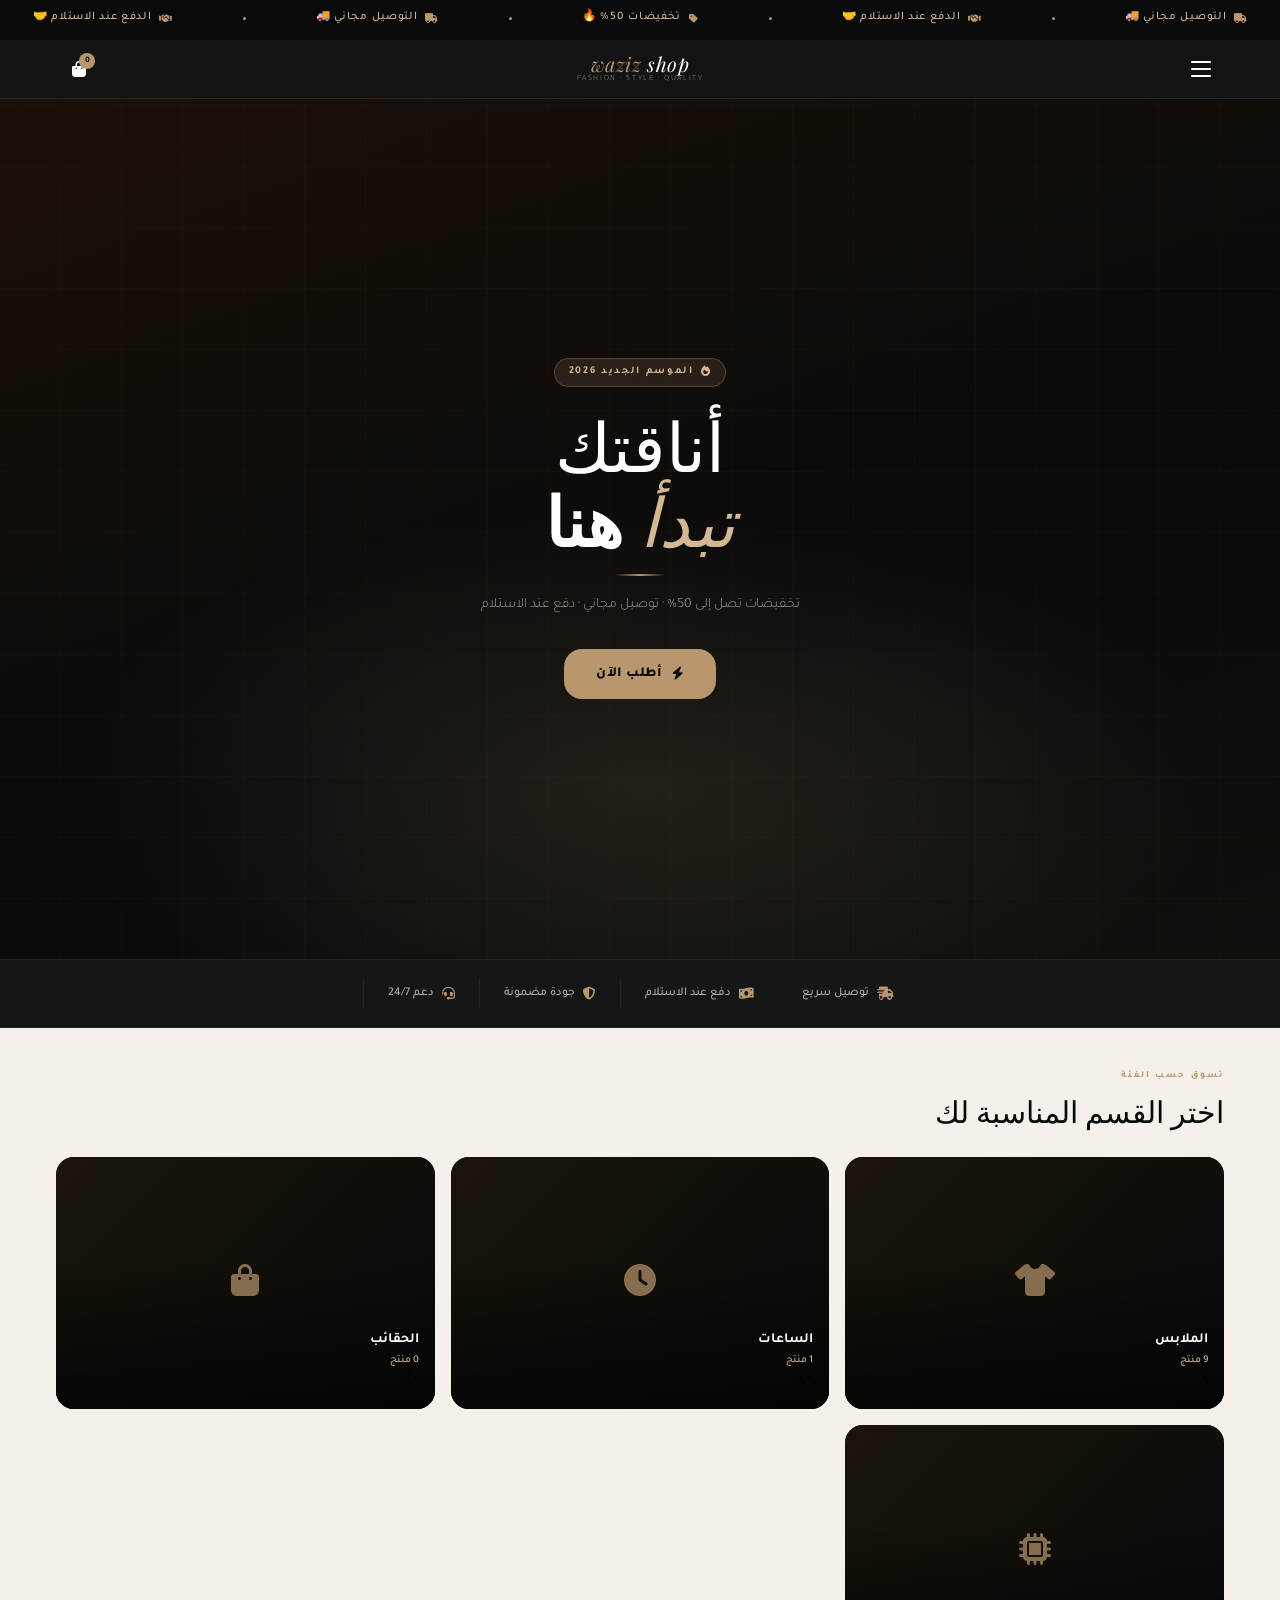
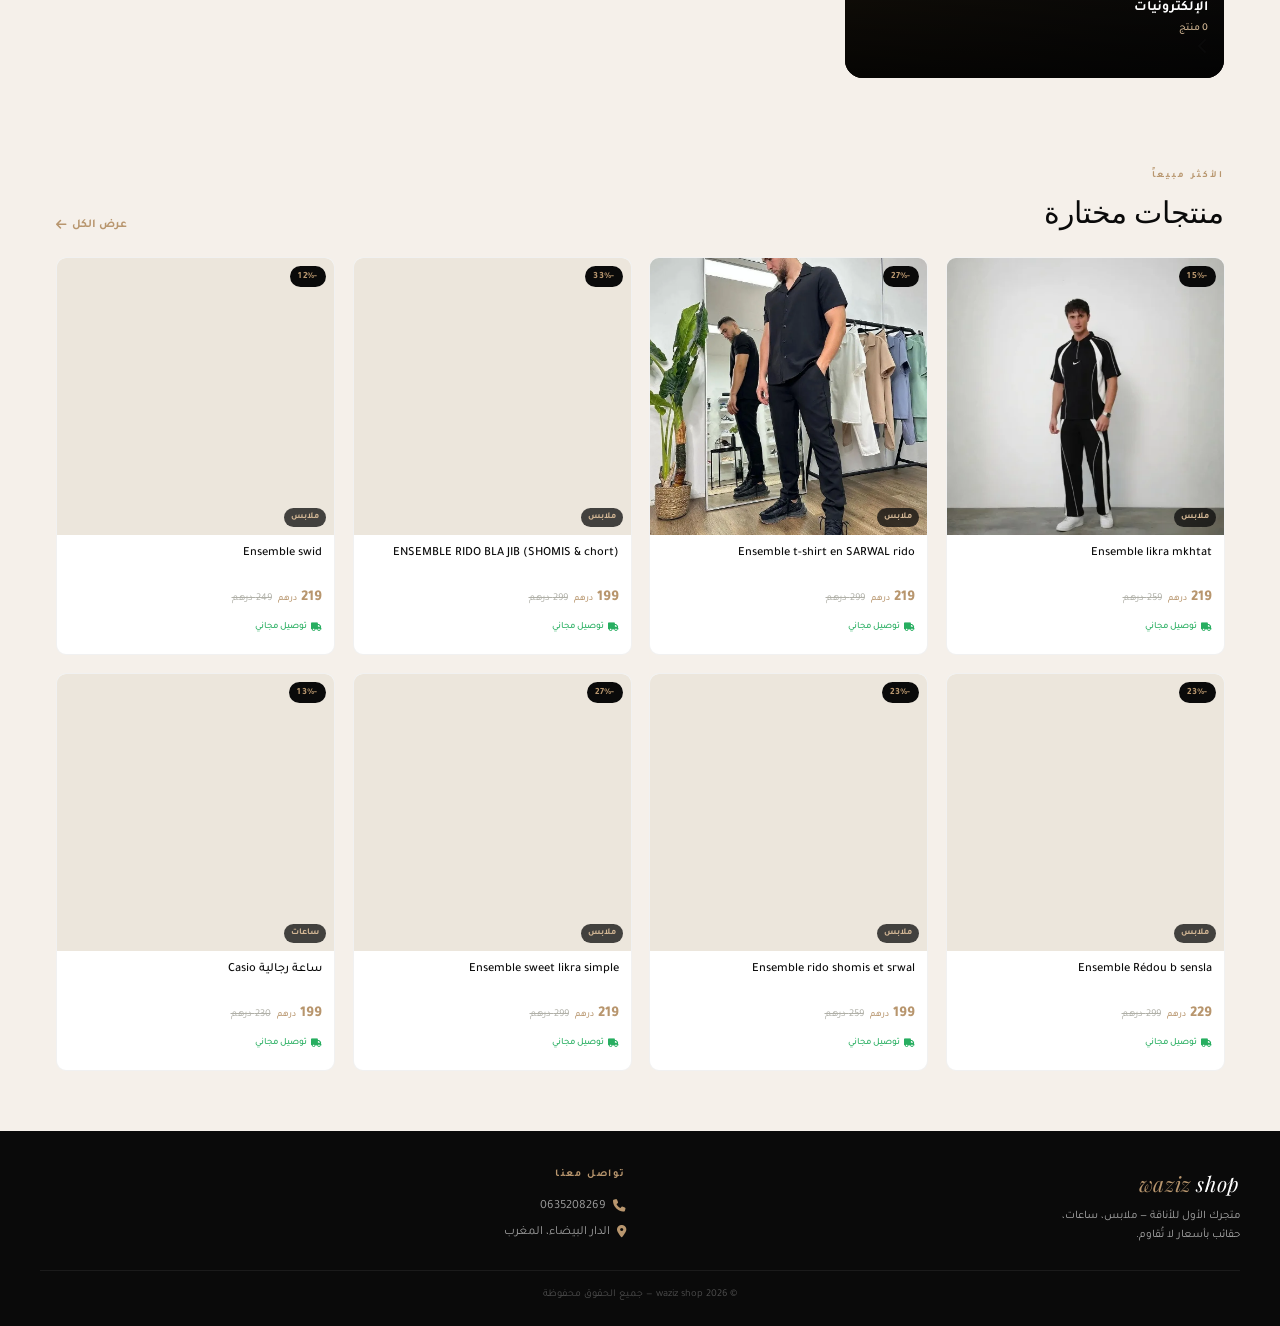
==== commit fbf9f51a: "Update index.html" ====
--- a/index.html
+++ b/index.html
@@ -110,7 +110,7 @@
   <div class="sec-head">
     <div>
       <p class="sec-kicker">تسوق حسب الفئة</p>
-      <h2 class="sec-title">الأقسام</h2>
+      <h2 class="sec-title">اختر القسم المناسبة لك</h2>
     </div>
   </div>
   <div class="cats-grid">
@@ -118,32 +118,44 @@
       <div class="cat-card-bg"></div>
       <i class="fas fa-tshirt cat-card-icon"></i>
       <div class="cat-card-body">
-        <div class="cat-card-name">الملابس</div>
-        <div class="cat-card-count" id="clothes-count">... منتج</div>
+        <div class="cat-card-texts">
+          <div class="cat-card-name">الملابس</div>
+          <div class="cat-card-count" id="clothes-count">... منتج</div>
+        </div>
+        <i class="fas fa-chevron-left cat-card-arrow"></i>
       </div>
     </a>
     <a href="shop.html?cat=watches" class="cat-card">
       <div class="cat-card-bg"></div>
       <i class="fas fa-clock cat-card-icon"></i>
       <div class="cat-card-body">
-        <div class="cat-card-name">الساعات</div>
-        <div class="cat-card-count" id="watches-count">... منتج</div>
+        <div class="cat-card-texts">
+          <div class="cat-card-name">الساعات</div>
+          <div class="cat-card-count" id="watches-count">... منتج</div>
+        </div>
+        <i class="fas fa-chevron-left cat-card-arrow"></i>
       </div>
     </a>
     <a href="shop.html?cat=bags" class="cat-card">
       <div class="cat-card-bg"></div>
       <i class="fas fa-bag-shopping cat-card-icon"></i>
       <div class="cat-card-body">
-        <div class="cat-card-name">الحقائب</div>
-        <div class="cat-card-count" id="bags-count">... منتج</div>
+        <div class="cat-card-texts">
+          <div class="cat-card-name">الحقائب</div>
+          <div class="cat-card-count" id="bags-count">... منتج</div>
+        </div>
+        <i class="fas fa-chevron-left cat-card-arrow"></i>
       </div>
     </a>
     <a href="shop.html?cat=electronics" class="cat-card">
       <div class="cat-card-bg"></div>
       <i class="fas fa-microchip cat-card-icon"></i>
       <div class="cat-card-body">
-        <div class="cat-card-name">الإلكترونيات</div>
-        <div class="cat-card-count" id="electronics-count">... منتج</div>
+        <div class="cat-card-texts">
+          <div class="cat-card-name">الإلكترونيات</div>
+          <div class="cat-card-count" id="electronics-count">... منتج</div>
+        </div>
+        <i class="fas fa-chevron-left cat-card-arrow"></i>
       </div>
     </a>
   </div>
@@ -435,4 +447,4 @@
 });
 </script>
 </body>
-</html>+</html>
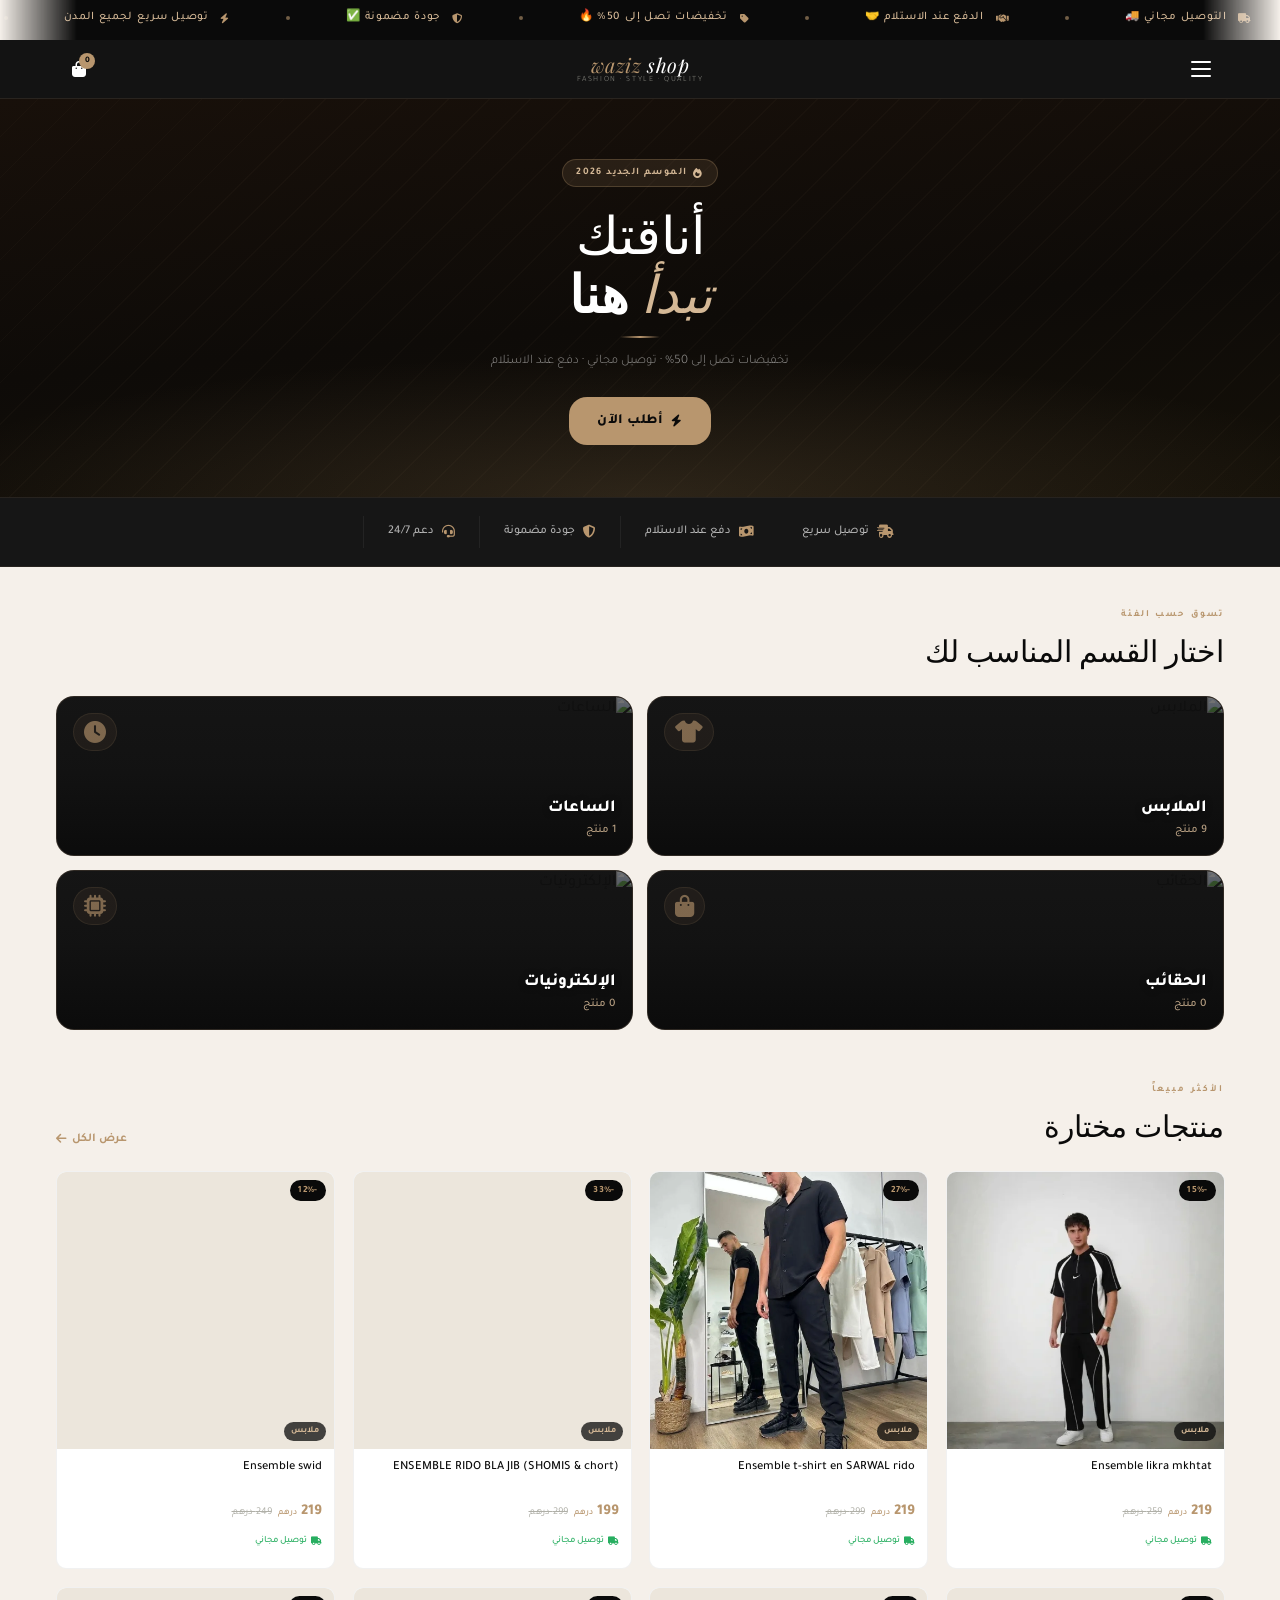
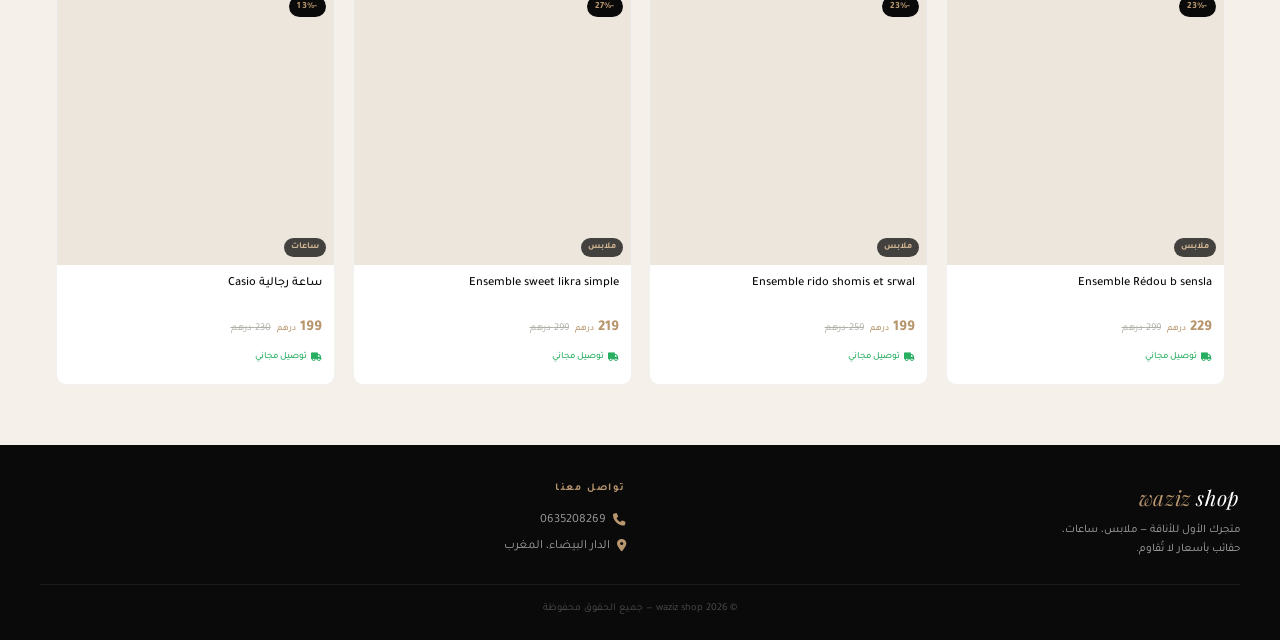
==== commit bc239907: "Update index.html" ====
--- a/index.html
+++ b/index.html
@@ -18,17 +18,49 @@
 <!-- ═══════════════ MARQUEE ═══════════════ -->
 <div class="marquee-bar" aria-hidden="true">
   <div class="marquee-track">
-    <span class="marquee-item"><i class="fas fa-truck"></i> التوصيل مجاني 🚚</span>
-    <span class="marquee-item"><span class="mdot"></span></span>
-    <span class="marquee-item"><i class="fas fa-handshake"></i> الدفع عند الاستلام 🤝</span>
-    <span class="marquee-item"><span class="mdot"></span></span>
-    <span class="marquee-item"><i class="fas fa-tag"></i> تخفيضات 50% 🔥</span>
-    <span class="marquee-item"><span class="mdot"></span></span>
-    <span class="marquee-item"><i class="fas fa-truck"></i> التوصيل مجاني 🚚</span>
-    <span class="marquee-item"><span class="mdot"></span></span>
-    <span class="marquee-item"><i class="fas fa-handshake"></i> الدفع عند الاستلام 🤝</span>
-    <span class="marquee-item"><span class="mdot"></span></span>
-    <span class="marquee-item"><i class="fas fa-tag"></i> تخفيضات 50% 🔥</span>
+    <!-- نسخة 1 — المحتوى الأصلي -->
+    
+    <span class="marquee-item"><i class="fas fa-truck"></i>&nbsp;التوصيل مجاني 🚚</span>
+    <span class="marquee-item"><span class="mdot"></span></span>
+    <span class="marquee-item"><i class="fas fa-handshake"></i>&nbsp;الدفع عند الاستلام 🤝</span>
+    <span class="marquee-item"><span class="mdot"></span></span>
+    <span class="marquee-item"><i class="fas fa-tag"></i>&nbsp;تخفيضات تصل إلى 50% 🔥</span>
+    <span class="marquee-item"><span class="mdot"></span></span>
+    <span class="marquee-item"><i class="fas fa-shield-halved"></i>&nbsp;جودة مضمونة ✅</span>
+    <span class="marquee-item"><span class="mdot"></span></span>
+    <span class="marquee-item"><i class="fas fa-bolt"></i>&nbsp;توصيل سريع لجميع المدن</span>
+    <span class="marquee-item"><span class="mdot"></span></span>
+    <!-- نسخة 2 — طبق الأصل (تجعل الحلقة لا تنقطع) -->
+    <span class="marquee-item"><i class="fas fa-truck"></i>&nbsp;التوصيل مجاني 🚚</span>
+    <span class="marquee-item"><span class="mdot"></span></span>
+    <span class="marquee-item"><i class="fas fa-handshake"></i>&nbsp;الدفع عند الاستلام 🤝</span>
+    <span class="marquee-item"><span class="mdot"></span></span>
+    <span class="marquee-item"><i class="fas fa-tag"></i>&nbsp;تخفيضات تصل إلى 50% 🔥</span>
+    <span class="marquee-item"><span class="mdot"></span></span>
+    <span class="marquee-item"><i class="fas fa-shield-halved"></i>&nbsp;جودة مضمونة ✅</span>
+    <span class="marquee-item"><span class="mdot"></span></span>
+    <span class="marquee-item"><i class="fas fa-bolt"></i>&nbsp;توصيل سريع لجميع المدن</span>
+    <span class="marquee-item"><span class="mdot"></span></span>
+    <span class="marquee-item"><i class="fas fa-truck"></i>&nbsp;التوصيل مجاني 🚚</span>
+    <span class="marquee-item"><span class="mdot"></span></span>
+    <span class="marquee-item"><i class="fas fa-handshake"></i>&nbsp;الدفع عند الاستلام 🤝</span>
+    <span class="marquee-item"><span class="mdot"></span></span>
+    <span class="marquee-item"><i class="fas fa-tag"></i>&nbsp;تخفيضات تصل إلى 50% 🔥</span>
+    <span class="marquee-item"><span class="mdot"></span></span>
+    <span class="marquee-item"><i class="fas fa-shield-halved"></i>&nbsp;جودة مضمونة ✅</span>
+    <span class="marquee-item"><span class="mdot"></span></span>
+    <span class="marquee-item"><i class="fas fa-bolt"></i>&nbsp;توصيل سريع لجميع المدن</span>
+    <span class="marquee-item"><span class="mdot"></span></span>
+    <!-- نسخة 2 — طبق الأصل (تجعل الحلقة لا تنقطع) -->
+    <span class="marquee-item"><i class="fas fa-truck"></i>&nbsp;التوصيل مجاني 🚚</span>
+    <span class="marquee-item"><span class="mdot"></span></span>
+    <span class="marquee-item"><i class="fas fa-handshake"></i>&nbsp;الدفع عند الاستلام 🤝</span>
+    <span class="marquee-item"><span class="mdot"></span></span>
+    <span class="marquee-item"><i class="fas fa-tag"></i>&nbsp;تخفيضات تصل إلى 50% 🔥</span>
+    <span class="marquee-item"><span class="mdot"></span></span>
+    <span class="marquee-item"><i class="fas fa-shield-halved"></i>&nbsp;جودة مضمونة ✅</span>
+    <span class="marquee-item"><span class="mdot"></span></span>
+    <span class="marquee-item"><i class="fas fa-bolt"></i>&nbsp;توصيل سريع لجميع المدن</span>
     <span class="marquee-item"><span class="mdot"></span></span>
   </div>
 </div>
@@ -110,12 +142,17 @@
   <div class="sec-head">
     <div>
       <p class="sec-kicker">تسوق حسب الفئة</p>
-      <h2 class="sec-title">اختر القسم المناسبة لك</h2>
+      <h2 class="sec-title">اختار القسم المناسب لك</h2>
     </div>
   </div>
   <div class="cats-grid">
+
+    <!-- ملابس -->
     <a href="shop.html?cat=clothes" class="cat-card">
-      <div class="cat-card-bg"></div>
+      <div class="cat-card-bg">
+        <img src="https://images.unsplash.com/photo-1523381210434-271e8be1f52b?w=600&q=70&auto=format"
+             alt="الملابس" loading="lazy" decoding="async">
+      </div>
       <i class="fas fa-tshirt cat-card-icon"></i>
       <div class="cat-card-body">
         <div class="cat-card-texts">
@@ -125,8 +162,13 @@
         <i class="fas fa-chevron-left cat-card-arrow"></i>
       </div>
     </a>
+
+    <!-- ساعات -->
     <a href="shop.html?cat=watches" class="cat-card">
-      <div class="cat-card-bg"></div>
+      <div class="cat-card-bg">
+        <img src="https://images.unsplash.com/photo-1524592094714-0f0654e20314?w=600&q=70&auto=format"
+             alt="الساعات" loading="lazy" decoding="async">
+      </div>
       <i class="fas fa-clock cat-card-icon"></i>
       <div class="cat-card-body">
         <div class="cat-card-texts">
@@ -136,8 +178,13 @@
         <i class="fas fa-chevron-left cat-card-arrow"></i>
       </div>
     </a>
+
+    <!-- حقائب -->
     <a href="shop.html?cat=bags" class="cat-card">
-      <div class="cat-card-bg"></div>
+      <div class="cat-card-bg">
+        <img src="https://images.unsplash.com/photo-1548036328-c9fa89d128fa?w=600&q=70&auto=format"
+             alt="الحقائب" loading="lazy" decoding="async">
+      </div>
       <i class="fas fa-bag-shopping cat-card-icon"></i>
       <div class="cat-card-body">
         <div class="cat-card-texts">
@@ -147,8 +194,13 @@
         <i class="fas fa-chevron-left cat-card-arrow"></i>
       </div>
     </a>
+
+    <!-- إلكترونيات -->
     <a href="shop.html?cat=electronics" class="cat-card">
-      <div class="cat-card-bg"></div>
+      <div class="cat-card-bg">
+        <img src="https://images.unsplash.com/photo-1518770660439-4636190af475?w=600&q=70&auto=format"
+             alt="الإلكترونيات" loading="lazy" decoding="async">
+      </div>
       <i class="fas fa-microchip cat-card-icon"></i>
       <div class="cat-card-body">
         <div class="cat-card-texts">
@@ -158,6 +210,7 @@
         <i class="fas fa-chevron-left cat-card-arrow"></i>
       </div>
     </a>
+
   </div>
 </div>
 
--- a/style.css
+++ b/style.css
@@ -134,27 +134,43 @@
   letter-spacing: .06em;
   position: relative;
   z-index: 1001;
-}
+  /* Mask edges for fade-in/out effect = seamless feel */
+  -webkit-mask-image: linear-gradient(90deg, transparent 0%, black 6%, black 94%, transparent 100%);
+  mask-image: linear-gradient(90deg, transparent 0%, black 6%, black 94%, transparent 100%);
+}
+
+/* Single track — duplicated content inside HTML makes it seamless */
 .marquee-track {
   display: inline-flex;
-  animation: mrq 22s linear infinite;
-}
+  /* translateX(-50%) moves exactly one copy out — seamless loop */
+  animation: mrq 28s linear infinite;
+  /* pause on hover so user can read */
+}
+.marquee-bar:hover .marquee-track { animation-play-state: paused; }
+
 .marquee-item {
   display: inline-flex;
   align-items: center;
   gap: 8px;
-  padding: 0 32px;
-}
-.marquee-item i { color: var(--gold); font-size: 10px; }
+  padding: 0 28px;
+  /* Each item is flex so it never wraps */
+  white-space: nowrap;
+}
+.marquee-item i { color: var(--gold); font-size: 10px; flex-shrink: 0; }
 .mdot {
   display: inline-block;
-  width: 3px; height: 3px;
+  width: 4px; height: 4px;
   background: var(--gold);
   border-radius: 50%;
-  margin: 0 6px;
-  vertical-align: middle;
-}
-@keyframes mrq { to { transform: translateX(-50%); } }
+  opacity: .6;
+  flex-shrink: 0;
+}
+
+/* The keyframe only needs to move exactly one set (50% of doubled content) */
+@keyframes mrq {
+  0%   { transform: translateX(0); }
+  100% { transform: translateX(-50%); }
+}
 
 
 /* ──────────────────────────────────────
@@ -360,111 +376,133 @@
 /* ──────────────────────────────────────
    5. HERO SECTION
 ────────────────────────────────────── */
+/* ── HERO — mobile-first, compact, warm ── */
 .hero {
   position: relative;
-  height: 100svh;
-  min-height: 560px;
-  max-height: 860px;
+  padding: 44px 20px 40px;
   overflow: hidden;
   display: flex;
   align-items: center;
   justify-content: center;
   text-align: center;
+  /* No full-screen height — flows naturally */
+}
+@media (min-width: 640px) {
+  .hero { padding: 60px 20px 52px; }
 }
 
 .hero-bg {
   position: absolute; inset: 0;
-  background: linear-gradient(160deg, #1a1008 0%, #0a0a0a 60%, #12100c 100%);
-}
-/* Pattern overlay */
+  /* Warm dark, NOT pure black */
+  background: linear-gradient(175deg, #18100a 0%, #0e0b08 55%, #141008 100%);
+}
+/* Subtle diagonal stripe texture — pure CSS, zero HTTP requests */
 .hero-bg::before {
   content: '';
   position: absolute; inset: 0;
-  background-image:
-    repeating-linear-gradient(0deg, transparent, transparent 60px, rgba(184,150,110,.025) 60px, rgba(184,150,110,.025) 61px),
-    repeating-linear-gradient(90deg, transparent, transparent 60px, rgba(184,150,110,.025) 60px, rgba(184,150,110,.025) 61px);
-}
-/* Glow */
+  background-image: repeating-linear-gradient(
+    -45deg,
+    transparent 0px,
+    transparent 28px,
+    rgba(184,150,110,.03) 28px,
+    rgba(184,150,110,.03) 29px
+  );
+}
+/* Bottom warm glow */
 .hero-bg::after {
   content: '';
   position: absolute; inset: 0;
-  background: radial-gradient(ellipse 70% 50% at 50% 80%, rgba(184,150,110,.14), transparent 65%);
+  background: radial-gradient(
+    ellipse 90% 55% at 50% 100%,
+    rgba(184,150,110,.16),
+    transparent 65%
+  );
 }
 
 .hero-content {
   position: relative;
   z-index: 2;
-  max-width: 600px;
-  padding: 0 20px;
-}
+  max-width: 480px;
+  width: 100%;
+}
+
 .hero-badge {
   display: inline-flex;
   align-items: center;
-  gap: 7px;
-  background: rgba(184,150,110,.15);
-  border: 1px solid rgba(184,150,110,.3);
+  gap: 6px;
+  background: rgba(184,150,110,.13);
+  border: 1px solid rgba(184,150,110,.28);
   color: var(--gold2);
-  font-size: 10.5px;
+  font-size: 10px;
   font-weight: 600;
-  letter-spacing: .16em;
+  letter-spacing: .14em;
   text-transform: uppercase;
-  padding: 5px 14px;
+  padding: 5px 13px;
   border-radius: 99px;
-  margin-bottom: 20px;
+  margin-bottom: 16px;
   opacity: 0;
-  animation: heroIn .7s .1s forwards;
-}
+  animation: heroIn .6s .08s forwards;
+}
+
 .hero-title {
   font-family: 'Playfair Display', serif;
-  font-size: clamp(36px, 7vw, 68px);
+  /* Responsive: comfortable on small phones */
+  font-size: clamp(28px, 8vw, 52px);
   font-weight: 400;
   color: var(--white);
-  line-height: 1.1;
-  margin-bottom: 14px;
+  line-height: 1.15;
+  margin-bottom: 12px;
   opacity: 0;
-  animation: heroIn .7s .25s forwards;
-}
-.hero-title em { font-style:italic; color: var(--gold2); }
+  animation: heroIn .6s .2s forwards;
+}
+.hero-title em     { font-style: italic; color: var(--gold2); }
 .hero-title strong { font-weight: 800; }
 
 .hero-line {
-  width: 50px; height: 2px;
+  width: 40px; height: 2px;
   background: linear-gradient(90deg, transparent, var(--gold), transparent);
-  margin: 18px auto;
+  margin: 14px auto;
   opacity: 0;
-  animation: heroIn .7s .4s forwards;
-}
+  animation: heroIn .6s .32s forwards;
+}
+
 .hero-sub {
-  font-size: 14px;
-  color: rgba(255,255,255,.6);
+  font-size: 13px;
+  color: rgba(255,255,255,.55);
   font-weight: 300;
-  margin-bottom: 32px;
+  margin-bottom: 24px;
+  line-height: 1.6;
   opacity: 0;
-  animation: heroIn .7s .5s forwards;
-}
+  animation: heroIn .6s .42s forwards;
+}
+
 .hero-cta {
   display: inline-flex;
   align-items: center;
-  gap: 10px;
+  gap: 8px;
   background: var(--gold);
   color: var(--ink);
   font-size: 14px;
   font-weight: 800;
-  padding: 14px 32px;
+  padding: 13px 28px;
   border-radius: var(--r3);
   letter-spacing: .04em;
   opacity: 0;
-  animation: heroIn .7s .62s forwards;
+  animation: heroIn .6s .52s forwards;
   transition: transform var(--tf), box-shadow var(--tf), background var(--tf);
 }
 .hero-cta:hover {
   background: var(--gold2);
   transform: translateY(-2px);
-  box-shadow: 0 8px 30px rgba(184,150,110,.4);
-}
-.hero-cta i { font-size: 13px; }
-
-@keyframes heroIn { from { opacity:0; transform:translateY(22px); } to { opacity:1; transform:translateY(0); } }
+  box-shadow: 0 6px 24px rgba(184,150,110,.38);
+}
+.hero-cta:active { transform: scale(.97); }
+.hero-cta i { font-size: 12px; }
+
+@keyframes heroIn {
+  from { opacity: 0; transform: translateY(16px); }
+  to   { opacity: 1; transform: translateY(0); }
+}
 
 
 /* ──────────────────────────────────────
@@ -1129,63 +1167,158 @@
 
 
 /* ──────────────────────────────────────
-   19. INDEX PAGE — CATEGORIES GRID
-────────────────────────────────────── */
+   19. INDEX PAGE — CATEGORIES
+────────────────────────────────────── */
+
+/* Grid: 1 column on mobile, 2 on tablet+ */
 .cats-grid {
-  display: grid;
-  grid-template-columns: repeat(2, 1fr);
+  display: flex;
+  flex-direction: column;
   gap: 12px;
-  padding-bottom: 50px;
-}
-@media(min-width:640px){ .cats-grid{ grid-template-columns:repeat(3,1fr); gap:16px; } }
-
+  padding-bottom: 12px;
+}
+@media (min-width: 600px) {
+  .cats-grid {
+    display: grid;
+    grid-template-columns: repeat(2, 1fr);
+    gap: 14px;
+  }
+}
+
+/* ── CARD ── */
 .cat-card {
   position: relative;
-  border-radius: var(--r3);
+  border-radius: var(--r3);          /* rounder = premium */
   overflow: hidden;
-  aspect-ratio: 3/2;
   cursor: pointer;
   display: flex;
-  align-items: flex-end;
-  transition: transform var(--t), box-shadow var(--t);
+  align-items: flex-end;             /* text sits at bottom */
+  min-height: 140px;                 /* tall enough to be a real card */
+  text-decoration: none;
   background: var(--ink2);
-}
-.cat-card:hover { transform: translateY(-4px); box-shadow: var(--sh3); }
-.cat-card:active { transform: scale(.97); }
-
+  border: 1px solid rgba(184,150,110,.15);
+  transition: transform var(--t), box-shadow var(--t), border-color var(--t);
+  /* hint the browser this will transform */
+  will-change: transform;
+}
+@media (min-width: 600px) {
+  .cat-card { min-height: 160px; }
+}
+.cat-card:hover {
+  transform: translateY(-4px);
+  box-shadow: 0 14px 44px rgba(0,0,0,.28);
+  border-color: rgba(184,150,110,.38);
+}
+.cat-card:active { transform: scale(.97); transition-duration: .08s; }
+
+/* ── BACKGROUND IMAGE LAYER ── */
+/* The img tag inside .cat-card-bg acts as the category photo */
 .cat-card-bg {
   position: absolute; inset: 0;
-  background: linear-gradient(135deg, #1a140a, #0a0a0a);
-}
+  overflow: hidden;
+}
+.cat-card-bg img {
+  width: 100%; height: 100%;
+  object-fit: cover;
+  opacity: .45;                    /* dim so text stays readable */
+  transition: opacity var(--t), transform .55s ease;
+  filter: saturate(.8);
+}
+.cat-card:hover .cat-card-bg img {
+  opacity: .55;
+  transform: scale(1.06);          /* gentle zoom on hover */
+}
+/* Gradient overlay — dark at bottom for legibility */
 .cat-card-bg::after {
   content: '';
   position: absolute; inset: 0;
-  background: linear-gradient(0deg, rgba(0,0,0,.7) 0%, transparent 60%);
-}
+  background: linear-gradient(
+    0deg,
+    rgba(10,10,10,.88) 0%,
+    rgba(10,10,10,.30) 55%,
+    rgba(10,10,10,.10) 100%
+  );
+}
+/* Fallback: if no image, show a warm dark gradient */
+.cat-card-bg.no-img {
+  background: linear-gradient(145deg, #1c1208 0%, #0a0a0a 100%);
+}
+
+/* ── ICON (top-right decorative) ── */
 .cat-card-icon {
   position: absolute;
-  top: 50%; left: 50%;
-  transform: translate(-50%,-60%);
-  font-size: 32px;
+  top: 16px;
+  left: 16px;                       /* RTL: appears top-left visually */
+  font-size: 22px;
   color: var(--gold);
-  opacity: .7;
-  transition: transform var(--t), opacity var(--t);
-}
-.cat-card:hover .cat-card-icon { transform:translate(-50%,-65%); opacity:1; }
-
+  opacity: .65;
+  transition: opacity var(--t), transform var(--t);
+  z-index: 2;
+  /* background pill */
+  background: rgba(184,150,110,.12);
+  border: 1px solid rgba(184,150,110,.2);
+  border-radius: 99px;
+  padding: 7px 10px;
+  line-height: 1;
+}
+.cat-card:hover .cat-card-icon {
+  opacity: 1;
+  transform: scale(1.08);
+}
+
+/* ── TEXT BLOCK ── */
 .cat-card-body {
   position: relative;
-  z-index: 1;
+  z-index: 3;
   padding: 14px 16px;
   width: 100%;
-}
+  display: flex;
+  align-items: flex-end;
+  justify-content: space-between;
+  gap: 8px;
+}
+.cat-card-texts { display: flex; flex-direction: column; gap: 3px; }
+
 .cat-card-name {
-  font-size: 14px;
-  font-weight: 700;
+  font-size: 17px;
+  font-weight: 800;
   color: var(--white);
+  line-height: 1.2;
+  text-shadow: 0 1px 6px rgba(0,0,0,.5);
+}
+.cat-card-count {
+  font-size: 11.5px;
+  color: var(--gold2);
+  font-weight: 500;
+  opacity: .85;
+}
+
+/* Arrow */
+.cat-card-arrow {
+  color: var(--gold);
+  font-size: 13px;
+  opacity: 0;
+  transition: opacity var(--t), transform var(--t);
+  transform: translateX(6px);
+  flex-shrink: 0;
   margin-bottom: 2px;
 }
-.cat-card-count { font-size: 10.5px; color: var(--gold2); font-weight: 500; }
+.cat-card:hover .cat-card-arrow {
+  opacity: 1;
+  transform: translateX(0);
+}
+
+/* Gold bottom-border accent */
+.cat-card::after {
+  content: '';
+  position: absolute;
+  bottom: 0; left: 0; right: 0;
+  height: 2px;
+  background: linear-gradient(90deg, transparent, var(--gold), transparent);
+  opacity: 0;
+  transition: opacity var(--t);
+}
+.cat-card:hover::after { opacity: 1; }
 
 
 /* ──────────────────────────────────────
@@ -1196,4 +1329,54 @@
   .footer-in { grid-template-columns:1fr; }
   .trust { gap:6px; padding:10px; }
   .ti span { font-size:8.5px; }
-}+  /* Tighter hero on small screens */
+  .hero { padding:36px 18px 34px; }
+  .hero-badge { font-size:9.5px; padding:4px 11px; margin-bottom:13px; }
+  .hero-sub { font-size:12px; margin-bottom:20px; }
+  .hero-cta { padding:12px 24px; font-size:13.5px; }
+}
+
+/* ──────────────────────────────────────
+   21. PERFORMANCE — CSS-ONLY BOOSTS
+   Zero JavaScript overhead
+────────────────────────────────────── */
+
+/* Defer offscreen rendering for product cards below fold */
+.pcard { content-visibility: auto; contain-intrinsic-size: 0 320px; }
+
+/* Prevent layout shifts on images by reserving space */
+.pcard-img { contain: strict; }
+.gallery-main { contain: layout style; }
+
+/* Reduce paint area for sticky elements */
+.site-header { contain: layout style; }
+.cat-wrap     { contain: layout style; }
+
+/* Smooth scroll only when user has no motion preference */
+@media (prefers-reduced-motion: no-preference) {
+  html { scroll-behavior: smooth; }
+}
+@media (prefers-reduced-motion: reduce) {
+  *, *::before, *::after {
+    animation-duration: .01ms !important;
+    transition-duration: .01ms !important;
+  }
+  .marquee-track { animation: none; }
+}
+
+/* Touch: remove 300ms tap delay everywhere */
+a, button, [onclick] { touch-action: manipulation; }
+
+/* Prevent text size bump on orientation change (iOS) */
+body { -webkit-text-size-adjust: 100%; text-size-adjust: 100%; }
+
+/* GPU-accelerate only elements that actually animate */
+.pcard-img img,
+.cat-card,
+.nav-drawer,
+.cart-drawer,
+.modal-sheet  { will-change: transform; }
+
+/* Remove will-change when not in use (memory saver) */
+.pcard-img img:not(:hover),
+.cat-card:not(:hover) { will-change: auto; }
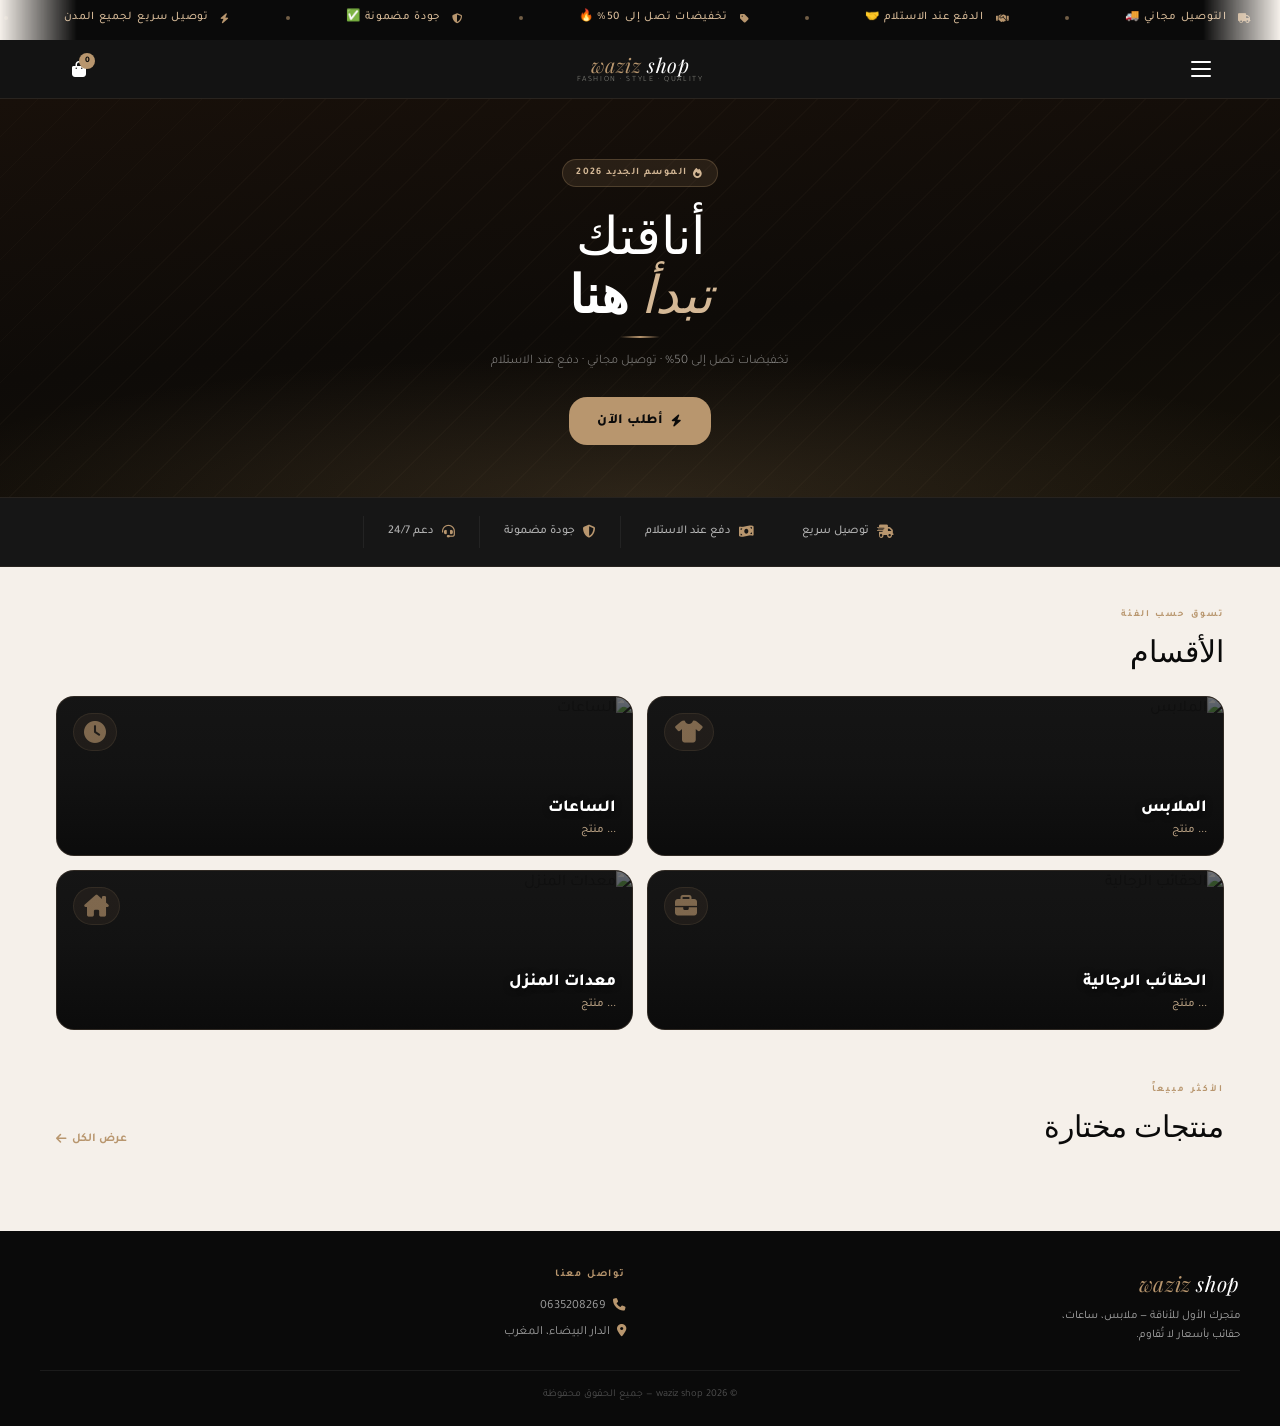
==== commit 27967cef: "Update index.html" ====
--- a/index.html
+++ b/index.html
@@ -18,8 +18,6 @@
 <!-- ═══════════════ MARQUEE ═══════════════ -->
 <div class="marquee-bar" aria-hidden="true">
   <div class="marquee-track">
-    <!-- نسخة 1 — المحتوى الأصلي -->
-    
     <span class="marquee-item"><i class="fas fa-truck"></i>&nbsp;التوصيل مجاني 🚚</span>
     <span class="marquee-item"><span class="mdot"></span></span>
     <span class="marquee-item"><i class="fas fa-handshake"></i>&nbsp;الدفع عند الاستلام 🤝</span>
@@ -30,7 +28,12 @@
     <span class="marquee-item"><span class="mdot"></span></span>
     <span class="marquee-item"><i class="fas fa-bolt"></i>&nbsp;توصيل سريع لجميع المدن</span>
     <span class="marquee-item"><span class="mdot"></span></span>
-    <!-- نسخة 2 — طبق الأصل (تجعل الحلقة لا تنقطع) -->
+    <span class="marquee-item"><i class="fas fa-star"></i>&nbsp;منتجات أصلية 100%</span>
+    <span class="marquee-item"><span class="mdot"></span></span>
+    <span class="marquee-item"><i class="fas fa-gift"></i>&nbsp;عروض حصرية كل أسبوع</span>
+    <span class="marquee-item"><span class="mdot"></span></span>
+    <span class="marquee-item"><i class="fas fa-headset"></i>&nbsp;خدمة عملاء متواصلة</span>
+    <span class="marquee-item"><span class="mdot"></span></span>
     <span class="marquee-item"><i class="fas fa-truck"></i>&nbsp;التوصيل مجاني 🚚</span>
     <span class="marquee-item"><span class="mdot"></span></span>
     <span class="marquee-item"><i class="fas fa-handshake"></i>&nbsp;الدفع عند الاستلام 🤝</span>
@@ -41,28 +44,15 @@
     <span class="marquee-item"><span class="mdot"></span></span>
     <span class="marquee-item"><i class="fas fa-bolt"></i>&nbsp;توصيل سريع لجميع المدن</span>
     <span class="marquee-item"><span class="mdot"></span></span>
-    <span class="marquee-item"><i class="fas fa-truck"></i>&nbsp;التوصيل مجاني 🚚</span>
-    <span class="marquee-item"><span class="mdot"></span></span>
-    <span class="marquee-item"><i class="fas fa-handshake"></i>&nbsp;الدفع عند الاستلام 🤝</span>
-    <span class="marquee-item"><span class="mdot"></span></span>
-    <span class="marquee-item"><i class="fas fa-tag"></i>&nbsp;تخفيضات تصل إلى 50% 🔥</span>
-    <span class="marquee-item"><span class="mdot"></span></span>
-    <span class="marquee-item"><i class="fas fa-shield-halved"></i>&nbsp;جودة مضمونة ✅</span>
-    <span class="marquee-item"><span class="mdot"></span></span>
-    <span class="marquee-item"><i class="fas fa-bolt"></i>&nbsp;توصيل سريع لجميع المدن</span>
-    <span class="marquee-item"><span class="mdot"></span></span>
-    <!-- نسخة 2 — طبق الأصل (تجعل الحلقة لا تنقطع) -->
-    <span class="marquee-item"><i class="fas fa-truck"></i>&nbsp;التوصيل مجاني 🚚</span>
-    <span class="marquee-item"><span class="mdot"></span></span>
-    <span class="marquee-item"><i class="fas fa-handshake"></i>&nbsp;الدفع عند الاستلام 🤝</span>
-    <span class="marquee-item"><span class="mdot"></span></span>
-    <span class="marquee-item"><i class="fas fa-tag"></i>&nbsp;تخفيضات تصل إلى 50% 🔥</span>
-    <span class="marquee-item"><span class="mdot"></span></span>
-    <span class="marquee-item"><i class="fas fa-shield-halved"></i>&nbsp;جودة مضمونة ✅</span>
-    <span class="marquee-item"><span class="mdot"></span></span>
-    <span class="marquee-item"><i class="fas fa-bolt"></i>&nbsp;توصيل سريع لجميع المدن</span>
-    <span class="marquee-item"><span class="mdot"></span></span>
-  </div>
+    <span class="marquee-item"><i class="fas fa-star"></i>&nbsp;منتجات أصلية 100%</span>
+    <span class="marquee-item"><span class="mdot"></span></span>
+    <span class="marquee-item"><i class="fas fa-gift"></i>&nbsp;عروض حصرية كل أسبوع</span>
+    <span class="marquee-item"><span class="mdot"></span></span>
+    <span class="marquee-item"><i class="fas fa-headset"></i>&nbsp;خدمة عملاء متواصلة</span>
+    <span class="marquee-item"><span class="mdot"></span></span>
+  </div>
+</div>
+
 </div>
 
 <!-- ═══════════════ HEADER ═══════════════ -->
@@ -102,8 +92,8 @@
     <div class="drawer-divider"></div>
     <a href="shop.html?cat=clothes"><i class="fas fa-tshirt"></i> الملابس</a>
     <a href="shop.html?cat=watches"><i class="fas fa-clock"></i> الساعات</a>
-    <a href="shop.html?cat=bags"><i class="fas fa-bag-shopping"></i> الحقائب</a>
-    <a href="shop.html?cat=electronics"><i class="fas fa-microchip"></i> الإلكترونيات</a>
+    <a href="shop.html?cat=bags"><i class="fas fa-briefcase"></i> الحقائب الرجالية</a>
+    <a href="shop.html?cat=home"><i class="fas fa-house-chimney"></i> معدات المنزل</a>
   </div>
   <div class="drawer-footer"><p>© 2026 waziz shop</p></div>
 </nav>
@@ -139,16 +129,16 @@
 
 <!-- ═══════════════ CATEGORIES ═══════════════ -->
 <div class="wrap">
-  <div class="sec-head">
+  <div class="sec-head reveal">
     <div>
       <p class="sec-kicker">تسوق حسب الفئة</p>
-      <h2 class="sec-title">اختار القسم المناسب لك</h2>
+      <h2 class="sec-title">الأقسام</h2>
     </div>
   </div>
   <div class="cats-grid">
 
     <!-- ملابس -->
-    <a href="shop.html?cat=clothes" class="cat-card">
+    <a href="shop.html?cat=clothes" class="cat-card reveal-left">
       <div class="cat-card-bg">
         <img src="https://images.unsplash.com/photo-1523381210434-271e8be1f52b?w=600&q=70&auto=format"
              alt="الملابس" loading="lazy" decoding="async">
@@ -164,7 +154,7 @@
     </a>
 
     <!-- ساعات -->
-    <a href="shop.html?cat=watches" class="cat-card">
+    <a href="shop.html?cat=watches" class="cat-card reveal-right">
       <div class="cat-card-bg">
         <img src="https://images.unsplash.com/photo-1524592094714-0f0654e20314?w=600&q=70&auto=format"
              alt="الساعات" loading="lazy" decoding="async">
@@ -179,33 +169,33 @@
       </div>
     </a>
 
-    <!-- حقائب -->
-    <a href="shop.html?cat=bags" class="cat-card">
+    <!-- حقائب رجالية -->
+    <a href="shop.html?cat=bags" class="cat-card reveal-left">
       <div class="cat-card-bg">
-        <img src="https://images.unsplash.com/photo-1548036328-c9fa89d128fa?w=600&q=70&auto=format"
-             alt="الحقائب" loading="lazy" decoding="async">
-      </div>
-      <i class="fas fa-bag-shopping cat-card-icon"></i>
+        <img src="https://images.unsplash.com/photo-1553062407-98eeb64c6a62?w=600&q=70&auto=format"
+             alt="الحقائب الرجالية" loading="lazy" decoding="async">
+      </div>
+      <i class="fas fa-briefcase cat-card-icon"></i>
       <div class="cat-card-body">
         <div class="cat-card-texts">
-          <div class="cat-card-name">الحقائب</div>
+          <div class="cat-card-name">الحقائب الرجالية</div>
           <div class="cat-card-count" id="bags-count">... منتج</div>
         </div>
         <i class="fas fa-chevron-left cat-card-arrow"></i>
       </div>
     </a>
 
-    <!-- إلكترونيات -->
-    <a href="shop.html?cat=electronics" class="cat-card">
+    <!-- معدات المنزل -->
+    <a href="shop.html?cat=home" class="cat-card reveal-right">
       <div class="cat-card-bg">
-        <img src="https://images.unsplash.com/photo-1518770660439-4636190af475?w=600&q=70&auto=format"
-             alt="الإلكترونيات" loading="lazy" decoding="async">
-      </div>
-      <i class="fas fa-microchip cat-card-icon"></i>
+        <img src="https://images.unsplash.com/photo-1556909114-f6e7ad7d3136?w=600&q=70&auto=format"
+             alt="معدات المنزل" loading="lazy" decoding="async">
+      </div>
+      <i class="fas fa-house-chimney cat-card-icon"></i>
       <div class="cat-card-body">
         <div class="cat-card-texts">
-          <div class="cat-card-name">الإلكترونيات</div>
-          <div class="cat-card-count" id="electronics-count">... منتج</div>
+          <div class="cat-card-name">معدات المنزل</div>
+          <div class="cat-card-count" id="home-count">... منتج</div>
         </div>
         <i class="fas fa-chevron-left cat-card-arrow"></i>
       </div>
@@ -217,7 +207,7 @@
 
 <!-- ═══════════════ FEATURED PRODUCTS ═══════════════ -->
 <div class="wrap">
-  <div class="sec-head">
+  <div class="sec-head reveal">
     <div>
       <p class="sec-kicker">الأكثر مبيعاً</p>
       <h2 class="sec-title">منتجات مختارة</h2>
@@ -304,16 +294,18 @@
   updateBadge();
   updateCategoryCounts();
   renderFeatured();
+  initScrollReveal();
 });
 
 /* Category counts */
 function updateCategoryCounts() {
-  const counts = { clothes:0, watches:0, bags:0, electronics:0 };
+  const counts = { clothes:0, watches:0, bags:0, home:0 };
   products.forEach(p => { if (counts[p.cat] !== undefined) counts[p.cat]++; });
-  document.getElementById('clothes-count').textContent     = counts.clothes     + ' منتج';
-  document.getElementById('watches-count').textContent     = counts.watches     + ' منتج';
-  document.getElementById('bags-count').textContent        = counts.bags        + ' منتج';
-  document.getElementById('electronics-count').textContent = counts.electronics + ' منتج';
+  document.getElementById('clothes-count').textContent = counts.clothes + ' منتج';
+  document.getElementById('watches-count').textContent = counts.watches + ' منتج';
+  document.getElementById('bags-count').textContent    = counts.bags    + ' منتج';
+  const homeEl = document.getElementById('home-count');
+  if (homeEl) homeEl.textContent = counts.home + ' منتج';
 }
 
 /* Featured = first 8 inStock products */
@@ -321,12 +313,13 @@
   const featured = products.filter(p => p.inStock).slice(0, 8);
   const grid = document.getElementById('featuredGrid');
   grid.innerHTML = '';
-  const catLabels = { clothes:'ملابس', watches:'ساعات', bags:'حقائب', electronics:'إلكترونيات' };
+  const catLabels = { clothes:'ملابس', watches:'ساعات', bags:'حقائب', home:'منزل' };
   featured.forEach((p, i) => {
     const disc = Math.round((1 - +p.price / +p.originalPrice) * 100);
     const card = document.createElement('div');
-    card.className = 'pcard';
-    card.style.animationDelay = Math.min(i * 0.05, 0.38) + 's';
+    // Scroll reveal with stagger
+    const delay = i % 4; // 0-3 stagger per row
+    card.className = `pcard reveal-scale reveal-delay-${delay + 1}`;
     card.innerHTML = `
       <div class="pcard-img">
         <img src="${p.images[0]}" alt="${p.name}" loading="lazy" width="300" height="300" decoding="async">
@@ -342,16 +335,54 @@
         <span class="pcard-ship"><i class="fas fa-truck"></i> توصيل مجاني</span>
       </div>`;
     card.onclick = () => goProduct(p.id);
-    // lazy image reveal
     const img = card.querySelector('img');
     img.onload = () => img.classList.add('loaded');
     if (img.complete) img.classList.add('loaded');
     grid.appendChild(card);
   });
+  // Re-observe new cards after render
+  observeElements();
 }
 
 function goProduct(id) {
   window.location.href = `product.html?id=${id}`;
+}
+
+/* ══════════════════════════════════
+   SCROLL REVEAL — IntersectionObserver
+   خفيف جداً: صفر setInterval، صفر scroll events
+══════════════════════════════════ */
+let observer = null;
+
+function initScrollReveal() {
+  if (!('IntersectionObserver' in window)) {
+    // Fallback: show everything immediately on old browsers
+    document.querySelectorAll('.reveal,.reveal-left,.reveal-right,.reveal-scale')
+      .forEach(el => el.classList.add('visible'));
+    return;
+  }
+
+  observer = new IntersectionObserver((entries) => {
+    entries.forEach(entry => {
+      if (entry.isIntersecting) {
+        entry.target.classList.add('visible');
+        // Once revealed, stop watching (saves memory)
+        observer.unobserve(entry.target);
+      }
+    });
+  }, {
+    threshold: 0.12,        // trigger when 12% visible
+    rootMargin: '0px 0px -40px 0px'  // slightly before bottom edge
+  });
+
+  observeElements();
+}
+
+function observeElements() {
+  if (!observer) return;
+  document.querySelectorAll(
+    '.reveal:not(.visible), .reveal-left:not(.visible), .reveal-right:not(.visible), .reveal-scale:not(.visible)'
+  ).forEach(el => observer.observe(el));
 }
 
 /* ══════════════════════════════════
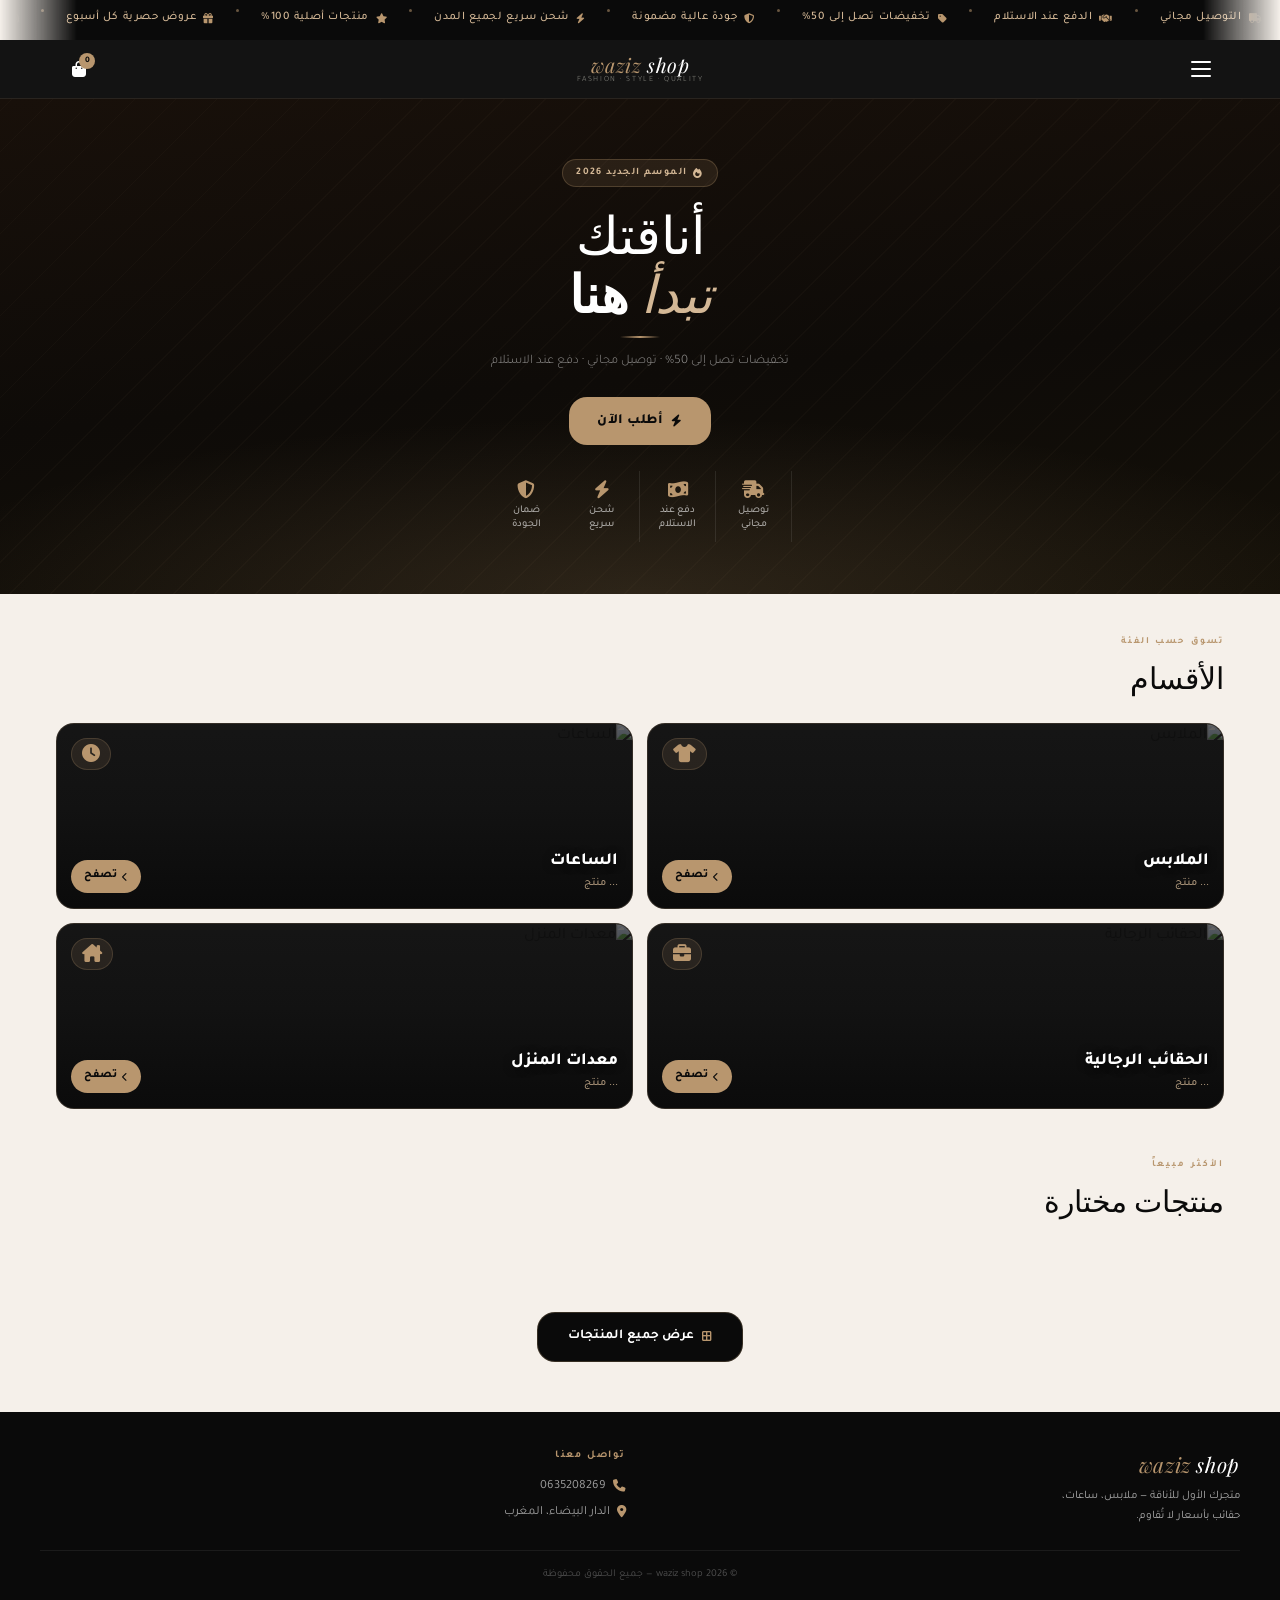
==== commit c8b2de02: "Update index.html" ====
--- a/index.html
+++ b/index.html
@@ -12,64 +12,208 @@
 <link rel="stylesheet" href="https://cdnjs.cloudflare.com/ajax/libs/font-awesome/6.4.0/css/all.min.css" media="print" onload="this.media='all'">
 <noscript><link rel="stylesheet" href="https://cdnjs.cloudflare.com/ajax/libs/font-awesome/6.4.0/css/all.min.css"></noscript>
 <link rel="stylesheet" href="style.css">
+<style>
+/* ══════════════════════════════════════════════
+   1. MARQUEE — seamless, full-coverage, gold edges
+══════════════════════════════════════════════ */
+.marquee-bar {
+  background: var(--ink);
+  color: var(--gold2);
+  padding: 9px 0;
+  overflow: hidden;
+  white-space: nowrap;
+  font-size: 11.5px;
+  font-weight: 500;
+  letter-spacing: .05em;
+  position: relative;
+  z-index: 1001;
+}
+/* Soft gold-tinted edge pins — purely cosmetic, never covers text mid-scroll */
+.marquee-bar::before,
+.marquee-bar::after {
+  content: '';
+  position: absolute; top:0; bottom:0;
+  width: 40px; z-index: 2; pointer-events:none;
+}
+.marquee-bar::before { left:0;  background:linear-gradient(90deg,#0a0a0a 40%,transparent); }
+.marquee-bar::after  { right:0; background:linear-gradient(270deg,#0a0a0a 40%,transparent); }
+
+/* Track = 2 identical copies → moving -50% = back to start invisibly */
+.marquee-track {
+  display: inline-flex;
+  animation: mrqFinal 30s linear infinite;
+  will-change: transform;
+  backface-visibility: hidden;
+}
+.marquee-item {
+  display: inline-flex; align-items: center; gap:7px;
+  padding: 0 18px; white-space: nowrap; flex-shrink:0;
+}
+.marquee-item i { color:var(--gold); font-size:10px; flex-shrink:0; }
+.msep {
+  display:inline-block; width:3px; height:3px;
+  background:var(--gold); border-radius:50%;
+  opacity:.55; flex-shrink:0; margin:0 4px;
+}
+@keyframes mrqFinal {
+  0%   { transform:translateX(0); }
+  100% { transform:translateX(-50%); }
+}
+
+/* ══════════════════════════════════════════════
+   2. HERO FEATURES BAR — below CTA button
+══════════════════════════════════════════════ */
+.hero-feats {
+  display: flex; align-items: center;
+  justify-content: center; flex-wrap: wrap;
+  gap: 0; margin-top: 26px;
+}
+.hfeat {
+  display: flex; flex-direction: column;
+  align-items: center; gap: 5px;
+  padding: 10px 14px; text-align: center;
+  border-right: 1px solid rgba(255,255,255,.09);
+  min-width: 76px;
+}
+.hfeat:last-child { border-right:none; }
+.hfeat i { font-size:18px; color:var(--gold); line-height:1; }
+.hfeat-txt { font-size:10.5px; color:rgba(255,255,255,.62); font-weight:500; line-height:1.3; }
+@media(max-width:360px) {
+  .hfeat { padding:8px 10px; min-width:66px; }
+  .hfeat i { font-size:15px; }
+  .hfeat-txt { font-size:9px; }
+}
+
+/* ══════════════════════════════════════════════
+   3. CATEGORY CARDS v2 — bigger, browse button,
+      NO hover transitions (performance)
+══════════════════════════════════════════════ */
+.cats-grid2 {
+  display: flex; flex-direction: column;
+  gap: 12px; padding-bottom: 8px;
+}
+@media(min-width:560px) {
+  .cats-grid2 { display:grid; grid-template-columns:repeat(2,1fr); gap:14px; }
+}
+
+.catc {
+  position: relative; border-radius: var(--r3);
+  overflow: hidden; min-height: 168px;
+  display: flex; flex-direction: column;
+  justify-content: flex-end;
+  text-decoration: none; background: var(--ink2);
+  border: 1px solid rgba(184,150,110,.18);
+  /* No transform hover — removes jank on mobile */
+}
+@media(min-width:560px) { .catc { min-height:186px; } }
+
+/* Static photo (no hover zoom = fast) */
+.catc-photo {
+  position: absolute; inset:0; overflow:hidden;
+}
+.catc-photo img {
+  width:100%; height:100%; object-fit:cover;
+  opacity:.42; filter:saturate(.75) brightness(.88);
+  /* NO transition on img */
+}
+.catc-photo::after {
+  content:''; position:absolute; inset:0;
+  background: linear-gradient(0deg,rgba(10,10,10,.93) 0%,rgba(10,10,10,.32) 55%,rgba(10,10,10,.06) 100%);
+}
+
+/* Icon pill top corner */
+.catc-icon {
+  position:absolute; top:14px; left:14px;
+  font-size:18px; color:var(--gold);
+  background:rgba(184,150,110,.13);
+  border:1px solid rgba(184,150,110,.22);
+  border-radius:99px; padding:6px 10px;
+  line-height:1; z-index:2;
+}
+
+/* Bottom row: name + browse btn */
+.catc-body {
+  position:relative; z-index:3;
+  padding:12px 14px 15px;
+  display:flex; align-items:flex-end;
+  justify-content:space-between; gap:10px;
+}
+.catc-info { display:flex; flex-direction:column; gap:3px; }
+.catc-name {
+  font-size:17px; font-weight:800;
+  color:var(--white); line-height:1.2;
+  text-shadow:0 1px 8px rgba(0,0,0,.6);
+}
+.catc-count {
+  font-size:11px; color:var(--gold2);
+  font-weight:500; opacity:.8;
+}
+/* Browse button — always visible */
+.catc-btn {
+  flex-shrink:0; display:inline-flex;
+  align-items:center; gap:5px;
+  background:var(--gold); color:var(--ink);
+  font-size:11.5px; font-weight:800;
+  padding:7px 13px; border-radius:99px;
+  white-space:nowrap; letter-spacing:.02em;
+}
+.catc-btn i { font-size:9px; }
+
+/* ══════════════════════════════════════════════
+   4. "عرض المزيد" button
+══════════════════════════════════════════════ */
+.more-wrap {
+  display:flex; justify-content:center;
+  padding:6px 0 50px;
+}
+.more-btn {
+  display:inline-flex; align-items:center; gap:8px;
+  background:var(--ink); color:var(--white);
+  font-size:13.5px; font-weight:700;
+  padding:13px 30px; border-radius:var(--r3);
+  border:1px solid rgba(184,150,110,.25);
+  letter-spacing:.02em; text-decoration:none;
+  transition:background var(--tf),border-color var(--tf);
+}
+.more-btn:hover { background:var(--ink2); border-color:var(--gold); }
+.more-btn i { font-size:11px; color:var(--gold); }
+</style>
 </head>
 <body>
 
-<!-- ═══════════════ MARQUEE ═══════════════ -->
+<!-- ① MARQUEE: 2 copies inside 1 track = seamless always-full loop -->
 <div class="marquee-bar" aria-hidden="true">
   <div class="marquee-track">
-    <span class="marquee-item"><i class="fas fa-truck"></i>&nbsp;التوصيل مجاني 🚚</span>
-    <span class="marquee-item"><span class="mdot"></span></span>
-    <span class="marquee-item"><i class="fas fa-handshake"></i>&nbsp;الدفع عند الاستلام 🤝</span>
-    <span class="marquee-item"><span class="mdot"></span></span>
-    <span class="marquee-item"><i class="fas fa-tag"></i>&nbsp;تخفيضات تصل إلى 50% 🔥</span>
-    <span class="marquee-item"><span class="mdot"></span></span>
-    <span class="marquee-item"><i class="fas fa-shield-halved"></i>&nbsp;جودة مضمونة ✅</span>
-    <span class="marquee-item"><span class="mdot"></span></span>
-    <span class="marquee-item"><i class="fas fa-bolt"></i>&nbsp;توصيل سريع لجميع المدن</span>
-    <span class="marquee-item"><span class="mdot"></span></span>
-    <span class="marquee-item"><i class="fas fa-star"></i>&nbsp;منتجات أصلية 100%</span>
-    <span class="marquee-item"><span class="mdot"></span></span>
-    <span class="marquee-item"><i class="fas fa-gift"></i>&nbsp;عروض حصرية كل أسبوع</span>
-    <span class="marquee-item"><span class="mdot"></span></span>
-    <span class="marquee-item"><i class="fas fa-headset"></i>&nbsp;خدمة عملاء متواصلة</span>
-    <span class="marquee-item"><span class="mdot"></span></span>
-    <span class="marquee-item"><i class="fas fa-truck"></i>&nbsp;التوصيل مجاني 🚚</span>
-    <span class="marquee-item"><span class="mdot"></span></span>
-    <span class="marquee-item"><i class="fas fa-handshake"></i>&nbsp;الدفع عند الاستلام 🤝</span>
-    <span class="marquee-item"><span class="mdot"></span></span>
-    <span class="marquee-item"><i class="fas fa-tag"></i>&nbsp;تخفيضات تصل إلى 50% 🔥</span>
-    <span class="marquee-item"><span class="mdot"></span></span>
-    <span class="marquee-item"><i class="fas fa-shield-halved"></i>&nbsp;جودة مضمونة ✅</span>
-    <span class="marquee-item"><span class="mdot"></span></span>
-    <span class="marquee-item"><i class="fas fa-bolt"></i>&nbsp;توصيل سريع لجميع المدن</span>
-    <span class="marquee-item"><span class="mdot"></span></span>
-    <span class="marquee-item"><i class="fas fa-star"></i>&nbsp;منتجات أصلية 100%</span>
-    <span class="marquee-item"><span class="mdot"></span></span>
-    <span class="marquee-item"><i class="fas fa-gift"></i>&nbsp;عروض حصرية كل أسبوع</span>
-    <span class="marquee-item"><span class="mdot"></span></span>
-    <span class="marquee-item"><i class="fas fa-headset"></i>&nbsp;خدمة عملاء متواصلة</span>
-    <span class="marquee-item"><span class="mdot"></span></span>
+    <span class="marquee-item"><i class="fas fa-truck"></i>التوصيل مجاني</span><span class="msep"></span>
+    <span class="marquee-item"><i class="fas fa-handshake"></i>الدفع عند الاستلام</span><span class="msep"></span>
+    <span class="marquee-item"><i class="fas fa-tag"></i>تخفيضات تصل إلى 50%</span><span class="msep"></span>
+    <span class="marquee-item"><i class="fas fa-shield-halved"></i>جودة عالية مضمونة</span><span class="msep"></span>
+    <span class="marquee-item"><i class="fas fa-bolt"></i>شحن سريع لجميع المدن</span><span class="msep"></span>
+    <span class="marquee-item"><i class="fas fa-star"></i>منتجات أصلية 100%</span><span class="msep"></span>
+    <span class="marquee-item"><i class="fas fa-gift"></i>عروض حصرية كل أسبوع</span><span class="msep"></span>
+    <span class="marquee-item"><i class="fas fa-headset"></i>خدمة عملاء متواصلة</span><span class="msep"></span>
+    <!-- exact duplicate starts here — makes translateX(-50%) seamless -->
+    <span class="marquee-item"><i class="fas fa-truck"></i>التوصيل مجاني</span><span class="msep"></span>
+    <span class="marquee-item"><i class="fas fa-handshake"></i>الدفع عند الاستلام</span><span class="msep"></span>
+    <span class="marquee-item"><i class="fas fa-tag"></i>تخفيضات تصل إلى 50%</span><span class="msep"></span>
+    <span class="marquee-item"><i class="fas fa-shield-halved"></i>جودة عالية مضمونة</span><span class="msep"></span>
+    <span class="marquee-item"><i class="fas fa-bolt"></i>شحن سريع لجميع المدن</span><span class="msep"></span>
+    <span class="marquee-item"><i class="fas fa-star"></i>منتجات أصلية 100%</span><span class="msep"></span>
+    <span class="marquee-item"><i class="fas fa-gift"></i>عروض حصرية كل أسبوع</span><span class="msep"></span>
+    <span class="marquee-item"><i class="fas fa-headset"></i>خدمة عملاء متواصلة</span><span class="msep"></span>
   </div>
 </div>
 
-</div>
-
-<!-- ═══════════════ HEADER ═══════════════ -->
+<!-- HEADER -->
 <header class="site-header">
   <div class="nav-inner">
-    <!-- Hamburger (right) -->
     <button class="hamburger" id="menuBtn" aria-label="القائمة" onclick="toggleMenu()">
       <span></span><span></span><span></span>
     </button>
-
-    <!-- Logo (center) -->
     <a href="index.html" class="nav-logo">
       <div class="nav-logo-main"><span>waziz</span> shop</div>
       <div class="nav-logo-sub">fashion · style · quality</div>
     </a>
-
-    <!-- Cart (left) -->
     <button class="cart-btn" onclick="toggleCart()" aria-label="السلة">
       <i class="fas fa-bag-shopping"></i>
       <span class="cart-badge" id="cartBadge">0</span>
@@ -77,10 +221,7 @@
   </div>
 </header>
 
-<!-- Drawer overlay -->
 <div class="nav-overlay" id="navOverlay" onclick="closeMenu()"></div>
-
-<!-- Slide-in menu drawer -->
 <nav class="nav-drawer" id="navDrawer">
   <div class="drawer-head">
     <span class="drawer-head-logo"><span>waziz</span> shop</span>
@@ -98,36 +239,26 @@
   <div class="drawer-footer"><p>© 2026 waziz shop</p></div>
 </nav>
 
-
-<!-- ═══════════════ HERO ═══════════════ -->
+<!-- HERO + ② FEATURES BELOW CTA -->
 <section class="hero">
   <div class="hero-bg"></div>
   <div class="hero-content">
     <div class="hero-badge"><i class="fas fa-fire"></i> الموسم الجديد 2026</div>
-    <h1 class="hero-title">
-      أناقتك<br><em>تبدأ</em> <strong>هنا</strong>
-    </h1>
+    <h1 class="hero-title">أناقتك<br><em>تبدأ</em> <strong>هنا</strong></h1>
     <div class="hero-line"></div>
     <p class="hero-sub">تخفيضات تصل إلى 50% · توصيل مجاني · دفع عند الاستلام</p>
-    <a href="shop.html" class="hero-cta">
-      <i class="fas fa-bolt"></i> أطلب الآن
-    </a>
+    <a href="shop.html" class="hero-cta"><i class="fas fa-bolt"></i> أطلب الآن</a>
+    <!-- ② مميزات المتجر مباشرة تحت الزر -->
+    <div class="hero-feats">
+      <div class="hfeat"><i class="fas fa-truck-fast"></i><span class="hfeat-txt">توصيل<br>مجاني</span></div>
+      <div class="hfeat"><i class="fas fa-money-bill-wave"></i><span class="hfeat-txt">دفع عند<br>الاستلام</span></div>
+      <div class="hfeat"><i class="fas fa-bolt"></i><span class="hfeat-txt">شحن<br>سريع</span></div>
+      <div class="hfeat"><i class="fas fa-shield-halved"></i><span class="hfeat-txt">ضمان<br>الجودة</span></div>
+    </div>
   </div>
 </section>
 
-
-<!-- ═══════════════ FEATURE STRIP ═══════════════ -->
-<div class="feature-strip">
-  <div class="feature-strip-inner">
-    <div class="feature-item"><i class="fas fa-truck-fast"></i> توصيل سريع</div>
-    <div class="feature-item"><i class="fas fa-money-bill-wave"></i> دفع عند الاستلام</div>
-    <div class="feature-item"><i class="fas fa-shield-halved"></i> جودة مضمونة</div>
-    <div class="feature-item"><i class="fas fa-headset"></i> دعم 24/7</div>
-  </div>
-</div>
-
-
-<!-- ═══════════════ CATEGORIES ═══════════════ -->
+<!-- ③ CATEGORIES — bigger, browse button, no hover effects -->
 <div class="wrap">
   <div class="sec-head reveal">
     <div>
@@ -135,90 +266,88 @@
       <h2 class="sec-title">الأقسام</h2>
     </div>
   </div>
-  <div class="cats-grid">
-
-    <!-- ملابس -->
-    <a href="shop.html?cat=clothes" class="cat-card reveal-left">
-      <div class="cat-card-bg">
-        <img src="https://images.unsplash.com/photo-1523381210434-271e8be1f52b?w=600&q=70&auto=format"
-             alt="الملابس" loading="lazy" decoding="async">
-      </div>
-      <i class="fas fa-tshirt cat-card-icon"></i>
-      <div class="cat-card-body">
-        <div class="cat-card-texts">
-          <div class="cat-card-name">الملابس</div>
-          <div class="cat-card-count" id="clothes-count">... منتج</div>
+  <div class="cats-grid2">
+
+    <a href="shop.html?cat=clothes" class="catc reveal-left">
+      <div class="catc-photo">
+        <img src="https://images.unsplash.com/photo-1523381210434-271e8be1f52b?w=480&q=65&auto=format&fm=webp"
+             alt="الملابس" loading="lazy" decoding="async" width="480" height="330">
+      </div>
+      <i class="fas fa-tshirt catc-icon"></i>
+      <div class="catc-body">
+        <div class="catc-info">
+          <div class="catc-name">الملابس</div>
+          <div class="catc-count" id="clothes-count">... منتج</div>
         </div>
-        <i class="fas fa-chevron-left cat-card-arrow"></i>
+        <span class="catc-btn"><i class="fas fa-chevron-left"></i> تصفح</span>
       </div>
     </a>
 
-    <!-- ساعات -->
-    <a href="shop.html?cat=watches" class="cat-card reveal-right">
-      <div class="cat-card-bg">
-        <img src="https://images.unsplash.com/photo-1524592094714-0f0654e20314?w=600&q=70&auto=format"
-             alt="الساعات" loading="lazy" decoding="async">
-      </div>
-      <i class="fas fa-clock cat-card-icon"></i>
-      <div class="cat-card-body">
-        <div class="cat-card-texts">
-          <div class="cat-card-name">الساعات</div>
-          <div class="cat-card-count" id="watches-count">... منتج</div>
+    <a href="shop.html?cat=watches" class="catc reveal-right">
+      <div class="catc-photo">
+        <img src="https://images.unsplash.com/photo-1524592094714-0f0654e20314?w=480&q=65&auto=format&fm=webp"
+             alt="الساعات" loading="lazy" decoding="async" width="480" height="330">
+      </div>
+      <i class="fas fa-clock catc-icon"></i>
+      <div class="catc-body">
+        <div class="catc-info">
+          <div class="catc-name">الساعات</div>
+          <div class="catc-count" id="watches-count">... منتج</div>
         </div>
-        <i class="fas fa-chevron-left cat-card-arrow"></i>
+        <span class="catc-btn"><i class="fas fa-chevron-left"></i> تصفح</span>
       </div>
     </a>
 
-    <!-- حقائب رجالية -->
-    <a href="shop.html?cat=bags" class="cat-card reveal-left">
-      <div class="cat-card-bg">
-        <img src="https://images.unsplash.com/photo-1553062407-98eeb64c6a62?w=600&q=70&auto=format"
-             alt="الحقائب الرجالية" loading="lazy" decoding="async">
-      </div>
-      <i class="fas fa-briefcase cat-card-icon"></i>
-      <div class="cat-card-body">
-        <div class="cat-card-texts">
-          <div class="cat-card-name">الحقائب الرجالية</div>
-          <div class="cat-card-count" id="bags-count">... منتج</div>
+    <a href="shop.html?cat=bags" class="catc reveal-left">
+      <div class="catc-photo">
+        <img src="https://images.unsplash.com/photo-1553062407-98eeb64c6a62?w=480&q=65&auto=format&fm=webp"
+             alt="الحقائب الرجالية" loading="lazy" decoding="async" width="480" height="330">
+      </div>
+      <i class="fas fa-briefcase catc-icon"></i>
+      <div class="catc-body">
+        <div class="catc-info">
+          <div class="catc-name">الحقائب الرجالية</div>
+          <div class="catc-count" id="bags-count">... منتج</div>
         </div>
-        <i class="fas fa-chevron-left cat-card-arrow"></i>
+        <span class="catc-btn"><i class="fas fa-chevron-left"></i> تصفح</span>
       </div>
     </a>
 
-    <!-- معدات المنزل -->
-    <a href="shop.html?cat=home" class="cat-card reveal-right">
-      <div class="cat-card-bg">
-        <img src="https://images.unsplash.com/photo-1556909114-f6e7ad7d3136?w=600&q=70&auto=format"
-             alt="معدات المنزل" loading="lazy" decoding="async">
-      </div>
-      <i class="fas fa-house-chimney cat-card-icon"></i>
-      <div class="cat-card-body">
-        <div class="cat-card-texts">
-          <div class="cat-card-name">معدات المنزل</div>
-          <div class="cat-card-count" id="home-count">... منتج</div>
+    <a href="shop.html?cat=home" class="catc reveal-right">
+      <div class="catc-photo">
+        <img src="https://images.unsplash.com/photo-1556909114-f6e7ad7d3136?w=480&q=65&auto=format&fm=webp"
+             alt="معدات المنزل" loading="lazy" decoding="async" width="480" height="330">
+      </div>
+      <i class="fas fa-house-chimney catc-icon"></i>
+      <div class="catc-body">
+        <div class="catc-info">
+          <div class="catc-name">معدات المنزل</div>
+          <div class="catc-count" id="home-count">... منتج</div>
         </div>
-        <i class="fas fa-chevron-left cat-card-arrow"></i>
+        <span class="catc-btn"><i class="fas fa-chevron-left"></i> تصفح</span>
       </div>
     </a>
 
   </div>
 </div>
 
-
-<!-- ═══════════════ FEATURED PRODUCTS ═══════════════ -->
+<!-- ④ FEATURED — varied categories + "عرض المزيد" -->
 <div class="wrap">
   <div class="sec-head reveal">
     <div>
       <p class="sec-kicker">الأكثر مبيعاً</p>
       <h2 class="sec-title">منتجات مختارة</h2>
     </div>
-    <a href="shop.html" class="sec-link">عرض الكل <i class="fas fa-arrow-left"></i></a>
   </div>
   <div class="grid" id="featuredGrid"></div>
+  <div class="more-wrap reveal">
+    <a href="shop.html" class="more-btn">
+      <i class="fas fa-border-all"></i> عرض جميع المنتجات
+    </a>
+  </div>
 </div>
 
-
-<!-- ═══════════════ CART DRAWER ═══════════════ -->
+<!-- CART DRAWER -->
 <div class="cart-overlay" id="cartOverlay" onclick="toggleCart()"></div>
 <div class="cart-drawer" id="cartDrawer">
   <div class="cart-head">
@@ -231,9 +360,7 @@
       <span class="cart-total-lbl">المجموع</span>
       <span class="cart-total-amt" id="cartTotal">0 درهم</span>
     </div>
-    <button class="cart-checkout-btn" onclick="openCheckout()">
-      <i class="fas fa-lock"></i> إتمام الطلب
-    </button>
+    <button class="cart-checkout-btn" onclick="openCheckout()"><i class="fas fa-lock"></i> إتمام الطلب</button>
   </div>
 </div>
 
@@ -258,12 +385,9 @@
     <button class="alert-ok" onclick="closeAlert()">حسناً</button>
   </div>
 </div>
-
-<!-- TOAST -->
 <div class="toast" id="toast"></div>
 
-
-<!-- ═══════════════ FOOTER ═══════════════ -->
+<!-- FOOTER -->
 <footer class="site-footer">
   <div class="footer-in">
     <div class="footer-brand">
@@ -281,48 +405,58 @@
 
 <script src="shared_data.js"></script>
 <script>
-/* ══════════════════════════════════
-   STATE
-══════════════════════════════════ */
+/* ══════════════════════════════════ STATE ══════════════════════════════════ */
 let cart = JSON.parse(sessionStorage.getItem('wz_cart') || '[]');
 let cartOpen = false, menuOpen = false;
 
-/* ══════════════════════════════════
-   INIT
-══════════════════════════════════ */
+/* ══════════════════════════════════ INIT ══════════════════════════════════ */
 document.addEventListener('DOMContentLoaded', () => {
   updateBadge();
   updateCategoryCounts();
   renderFeatured();
-  initScrollReveal();
+  initReveal();
 });
 
-/* Category counts */
-function updateCategoryCounts() {
-  const counts = { clothes:0, watches:0, bags:0, home:0 };
-  products.forEach(p => { if (counts[p.cat] !== undefined) counts[p.cat]++; });
-  document.getElementById('clothes-count').textContent = counts.clothes + ' منتج';
-  document.getElementById('watches-count').textContent = counts.watches + ' منتج';
-  document.getElementById('bags-count').textContent    = counts.bags    + ' منتج';
-  const homeEl = document.getElementById('home-count');
-  if (homeEl) homeEl.textContent = counts.home + ' منتج';
-}
-
-/* Featured = first 8 inStock products */
+/* ══════════════════════════════════════════════════════════════════════════
+   ④ FEATURED — varied across categories, priority loading for first row
+══════════════════════════════════════════════════════════════════════════ */
 function renderFeatured() {
-  const featured = products.filter(p => p.inStock).slice(0, 8);
-  const grid = document.getElementById('featuredGrid');
-  grid.innerHTML = '';
+  /* Collect up to 2 per category */
+  const pools = {};
+  products.forEach(p => {
+    if (!p.inStock) return;
+    if (!pools[p.cat]) pools[p.cat] = [];
+    if (pools[p.cat].length < 2) pools[p.cat].push(p);
+  });
+
+  /* Interleave categories for variety */
+  const cats  = Object.keys(pools);
+  const picks = [];
+  const maxR  = Math.max(...cats.map(c => pools[c].length));
+  for (let r = 0; r < maxR && picks.length < 8; r++) {
+    cats.forEach(c => { if (pools[c][r] && picks.length < 8) picks.push(pools[c][r]); });
+  }
+
+  const grid      = document.getElementById('featuredGrid');
+  grid.innerHTML  = '';
   const catLabels = { clothes:'ملابس', watches:'ساعات', bags:'حقائب', home:'منزل' };
-  featured.forEach((p, i) => {
-    const disc = Math.round((1 - +p.price / +p.originalPrice) * 100);
-    const card = document.createElement('div');
-    // Scroll reveal with stagger
-    const delay = i % 4; // 0-3 stagger per row
-    card.className = `pcard reveal-scale reveal-delay-${delay + 1}`;
+
+  picks.forEach((p, i) => {
+    const disc  = Math.round((1 - +p.price / +p.originalPrice) * 100);
+    const delay = (i % 4) + 1;
+    const card  = document.createElement('div');
+    card.className = `pcard reveal-scale reveal-delay-${delay}`;
+
+    /* ⑥ First 4 images: fetchpriority=high, no lazy → faster LCP */
+    const isFirst  = i < 4;
+    const imgExtra = isFirst
+      ? 'fetchpriority="high" decoding="sync"'
+      : 'loading="lazy" decoding="async"';
+
     card.innerHTML = `
       <div class="pcard-img">
-        <img src="${p.images[0]}" alt="${p.name}" loading="lazy" width="300" height="300" decoding="async">
+        <img src="${p.images[0]}" alt="${p.name}"
+             ${imgExtra} width="300" height="300">
         ${disc > 0 ? `<span class="pcard-badge b-sale">-${disc}%</span>` : ''}
         <span class="b-cat">${catLabels[p.cat] || ''}</span>
       </div>
@@ -334,60 +468,57 @@
         </div>
         <span class="pcard-ship"><i class="fas fa-truck"></i> توصيل مجاني</span>
       </div>`;
-    card.onclick = () => goProduct(p.id);
-    const img = card.querySelector('img');
-    img.onload = () => img.classList.add('loaded');
-    if (img.complete) img.classList.add('loaded');
+
+    card.onclick = () => { window.location.href = `product.html?id=${p.id}`; };
+
+    /* Lazy images: reveal when loaded */
+    if (!isFirst) {
+      const img = card.querySelector('img');
+      img.onload = () => img.classList.add('loaded');
+      if (img.complete) img.classList.add('loaded');
+    }
     grid.appendChild(card);
   });
-  // Re-observe new cards after render
-  observeElements();
-}
-
-function goProduct(id) {
-  window.location.href = `product.html?id=${id}`;
-}
-
-/* ══════════════════════════════════
-   SCROLL REVEAL — IntersectionObserver
-   خفيف جداً: صفر setInterval، صفر scroll events
-══════════════════════════════════ */
-let observer = null;
-
-function initScrollReveal() {
+
+  observeReveal(); /* observe newly appended cards */
+}
+
+/* Category counts */
+function updateCategoryCounts() {
+  const c = { clothes:0, watches:0, bags:0, home:0 };
+  products.forEach(p => { if (c[p.cat] !== undefined) c[p.cat]++; });
+  document.getElementById('clothes-count').textContent = c.clothes + ' منتج';
+  document.getElementById('watches-count').textContent = c.watches + ' منتج';
+  document.getElementById('bags-count').textContent    = c.bags    + ' منتج';
+  const el = document.getElementById('home-count');
+  if (el) el.textContent = c.home + ' منتج';
+}
+
+/* ══════════════════════════════════════════════════════════════════════════
+   SCROLL REVEAL — IntersectionObserver, zero timers, zero scroll listeners
+══════════════════════════════════════════════════════════════════════════ */
+let _obs = null;
+function initReveal() {
   if (!('IntersectionObserver' in window)) {
-    // Fallback: show everything immediately on old browsers
     document.querySelectorAll('.reveal,.reveal-left,.reveal-right,.reveal-scale')
       .forEach(el => el.classList.add('visible'));
     return;
   }
-
-  observer = new IntersectionObserver((entries) => {
-    entries.forEach(entry => {
-      if (entry.isIntersecting) {
-        entry.target.classList.add('visible');
-        // Once revealed, stop watching (saves memory)
-        observer.unobserve(entry.target);
-      }
+  _obs = new IntersectionObserver((entries) => {
+    entries.forEach(e => {
+      if (e.isIntersecting) { e.target.classList.add('visible'); _obs.unobserve(e.target); }
     });
-  }, {
-    threshold: 0.12,        // trigger when 12% visible
-    rootMargin: '0px 0px -40px 0px'  // slightly before bottom edge
-  });
-
-  observeElements();
-}
-
-function observeElements() {
-  if (!observer) return;
+  }, { threshold: 0.1, rootMargin: '0px 0px -36px 0px' });
+  observeReveal();
+}
+function observeReveal() {
+  if (!_obs) return;
   document.querySelectorAll(
-    '.reveal:not(.visible), .reveal-left:not(.visible), .reveal-right:not(.visible), .reveal-scale:not(.visible)'
-  ).forEach(el => observer.observe(el));
-}
-
-/* ══════════════════════════════════
-   MENU
-══════════════════════════════════ */
+    '.reveal:not(.visible),.reveal-left:not(.visible),.reveal-right:not(.visible),.reveal-scale:not(.visible)'
+  ).forEach(el => _obs.observe(el));
+}
+
+/* ══════════════════════════════════ MENU ══════════════════════════════════ */
 function toggleMenu() {
   menuOpen = !menuOpen;
   document.getElementById('navDrawer').classList.toggle('open', menuOpen);
@@ -401,19 +532,15 @@
   document.getElementById('menuBtn').classList.remove('open');
 }
 
-/* ══════════════════════════════════
-   CART
-══════════════════════════════════ */
-function saveCart() { sessionStorage.setItem('wz_cart', JSON.stringify(cart)); }
+/* ══════════════════════════════════ CART ══════════════════════════════════ */
+function saveCart()    { sessionStorage.setItem('wz_cart', JSON.stringify(cart)); }
 function updateBadge() { document.getElementById('cartBadge').textContent = cart.length; }
-
 function toggleCart() {
   cartOpen = !cartOpen;
   document.getElementById('cartDrawer').classList.toggle('open', cartOpen);
   document.getElementById('cartOverlay').classList.toggle('open', cartOpen);
   if (cartOpen) renderCart();
 }
-
 function renderCart() {
   const body = document.getElementById('cartBody');
   const foot = document.getElementById('cartFoot');
@@ -424,11 +551,11 @@
   let html = '', total = 0;
   cart.forEach((item, idx) => {
     total += parseInt(item.price);
-    html += `<div class="cart-line">
+    html  += `<div class="cart-line">
       <div class="cart-line-img"><img src="${item.img}" alt="" loading="lazy"></div>
       <div class="cart-line-info">
         <div class="cart-line-name">${item.name}</div>
-        <div class="cart-line-meta">${item.color ? item.color + ' · ' : ''}${item.size}</div>
+        <div class="cart-line-meta">${item.color ? item.color+' · ' : ''}${item.size}</div>
       </div>
       <span class="cart-line-price">${item.price} د</span>
       <button class="cart-rm" onclick="rmCart(${idx})"><i class="fas fa-times"></i></button>
@@ -438,19 +565,13 @@
   document.getElementById('cartTotal').textContent = total + ' درهم';
   foot.style.display = 'block';
 }
-
-function rmCart(idx) { cart.splice(idx, 1); saveCart(); updateBadge(); renderCart(); }
-
-/* ══════════════════════════════════
-   CHECKOUT MODAL
-══════════════════════════════════ */
+function rmCart(idx) { cart.splice(idx,1); saveCart(); updateBadge(); renderCart(); }
+
+/* ══════════════════════════════════ CHECKOUT ══════════════════════════════ */
 function openCheckout() {
-  if (!cart.length) { showToast('السلة فارغة', 'err'); return; }
-  let total = 0, rows = '';
-  cart.forEach(i => {
-    total += parseInt(i.price);
-    rows += `<div class="co-row"><span>${i.name.slice(0,26)}…</span><span>${i.price} د</span></div>`;
-  });
+  if (!cart.length) { showToast('السلة فارغة','err'); return; }
+  let total=0, rows='';
+  cart.forEach(i => { total+=parseInt(i.price); rows+=`<div class="co-row"><span>${i.name.slice(0,26)}…</span><span>${i.price} د</span></div>`; });
   document.getElementById('checkoutBody').innerHTML = `
     <div class="co-sum">${rows}<div class="co-total"><span>المجموع</span><span>${total} درهم</span></div></div>
     <div class="form-row">
@@ -467,14 +588,12 @@
 }
 function closeCheckout() { document.getElementById('checkoutModal').classList.remove('open'); }
 
-/* ══════════════════════════════════
-   TELEGRAM
-══════════════════════════════════ */
+/* ══════════════════════════════════ TELEGRAM ══════════════════════════════ */
 const TG_TOKEN = '8387473741:AAGHOI-oS7HXYFPSKfBmzotZ2PGCGNxhJiU';
 const TG_CHAT  = '6781508116';
 async function tg(msg) {
   const r = await fetch(`https://api.telegram.org/bot${TG_TOKEN}/sendMessage`, {
-    method: 'POST', headers: {'Content-Type':'application/json'},
+    method:'POST', headers:{'Content-Type':'application/json'},
     body: JSON.stringify({ chat_id: TG_CHAT, text: msg })
   });
   return r.ok;
@@ -489,12 +608,11 @@
   if (!name||!phone||!city||!addr) { showToast('يرجى ملء جميع الحقول','err'); return; }
   if (!valPhone(phone)) { showToast('رقم الهاتف غير صحيح','err'); document.getElementById('cPhone').classList.add('err'); return; }
   document.getElementById('cPhone').classList.remove('err');
-  let msg = `🛒 طلب من السلة\n👤 ${name}\n📱 ${phone}\n🏙️ ${city}\n📍 ${addr}\n\n📋 المنتجات:\n`;
-  let total = 0;
-  cart.forEach((i, idx) => { total += parseInt(i.price); msg += `${idx+1}. ${i.name} · ${i.color||''} · ${i.size} · ${i.price} درهم\n`; });
+  let msg=`🛒 طلب\n👤 ${name}\n📱 ${phone}\n🏙️ ${city}\n📍 ${addr}\n\n📋 المنتجات:\n`, total=0;
+  cart.forEach((i,idx) => { total+=parseInt(i.price); msg+=`${idx+1}. ${i.name} · ${i.color||''} · ${i.size} · ${i.price} درهم\n`; });
   msg += `\n💰 المجموع: ${total} درهم`;
   const btn = document.getElementById('cartSubmitBtn');
-  if (btn) { btn.disabled = true; btn.innerHTML = '<i class="fas fa-spinner fa-spin"></i> جاري الإرسال...'; }
+  if (btn) { btn.disabled=true; btn.innerHTML='<i class="fas fa-spinner fa-spin"></i> جاري...'; }
   try {
     if (await tg(msg)) {
       document.getElementById('checkoutBody').innerHTML = `
@@ -502,33 +620,26 @@
         <h3>تم استلام طلبك! 🎉</h3>
         <p>شكراً <strong>${name}</strong>، سنتصل بك على <strong>${phone}</strong> قريباً.</p>
         <button class="suc-back" onclick="closeCheckout()"><i class="fas fa-arrow-right"></i> متابعة التسوق</button></div>`;
-      cart = []; saveCart(); updateBadge();
-    } else { showToast('حدث خطأ، حاول مجدداً','err'); if(btn){btn.disabled=false;btn.innerHTML='<i class="fas fa-check-circle"></i> تأكيد الطلب';} }
+      cart=[]; saveCart(); updateBadge();
+    } else { showToast('حدث خطأ','err'); if(btn){btn.disabled=false;btn.innerHTML='<i class="fas fa-check-circle"></i> تأكيد الطلب';} }
   } catch { showToast('خطأ في الاتصال','err'); if(btn){btn.disabled=false;btn.innerHTML='<i class="fas fa-check-circle"></i> تأكيد الطلب';} }
 }
 
-/* ══════════════════════════════════
-   UI HELPERS
-══════════════════════════════════ */
+/* ══════════════════════════════════ HELPERS ══════════════════════════════ */
 let _tt;
-function showToast(msg, type='') {
-  const t = document.getElementById('toast');
-  t.textContent = msg;
-  t.className = 'toast show' + (type ? ' '+type : '');
-  clearTimeout(_tt);
-  _tt = setTimeout(() => t.classList.remove('show'), 2600);
-}
-function showAlert(ico, ttl, msg) {
-  document.getElementById('alertIco').textContent = ico;
-  document.getElementById('alertTtl').textContent = ttl;
-  document.getElementById('alertMsg').textContent = msg;
+function showToast(msg,type='') {
+  const t=document.getElementById('toast'); t.textContent=msg;
+  t.className='toast show'+(type?' '+type:'');
+  clearTimeout(_tt); _tt=setTimeout(()=>t.classList.remove('show'),2600);
+}
+function showAlert(ico,ttl,msg) {
+  document.getElementById('alertIco').textContent=ico;
+  document.getElementById('alertTtl').textContent=ttl;
+  document.getElementById('alertMsg').textContent=msg;
   document.getElementById('alertOv').classList.add('open');
 }
 function closeAlert() { document.getElementById('alertOv').classList.remove('open'); }
-
-document.addEventListener('keydown', e => {
-  if (e.key === 'Escape') { closeMenu(); closeAlert(); closeCheckout(); }
-});
+document.addEventListener('keydown',e=>{if(e.key==='Escape'){closeMenu();closeAlert();closeCheckout();}});
 </script>
 </body>
 </html>
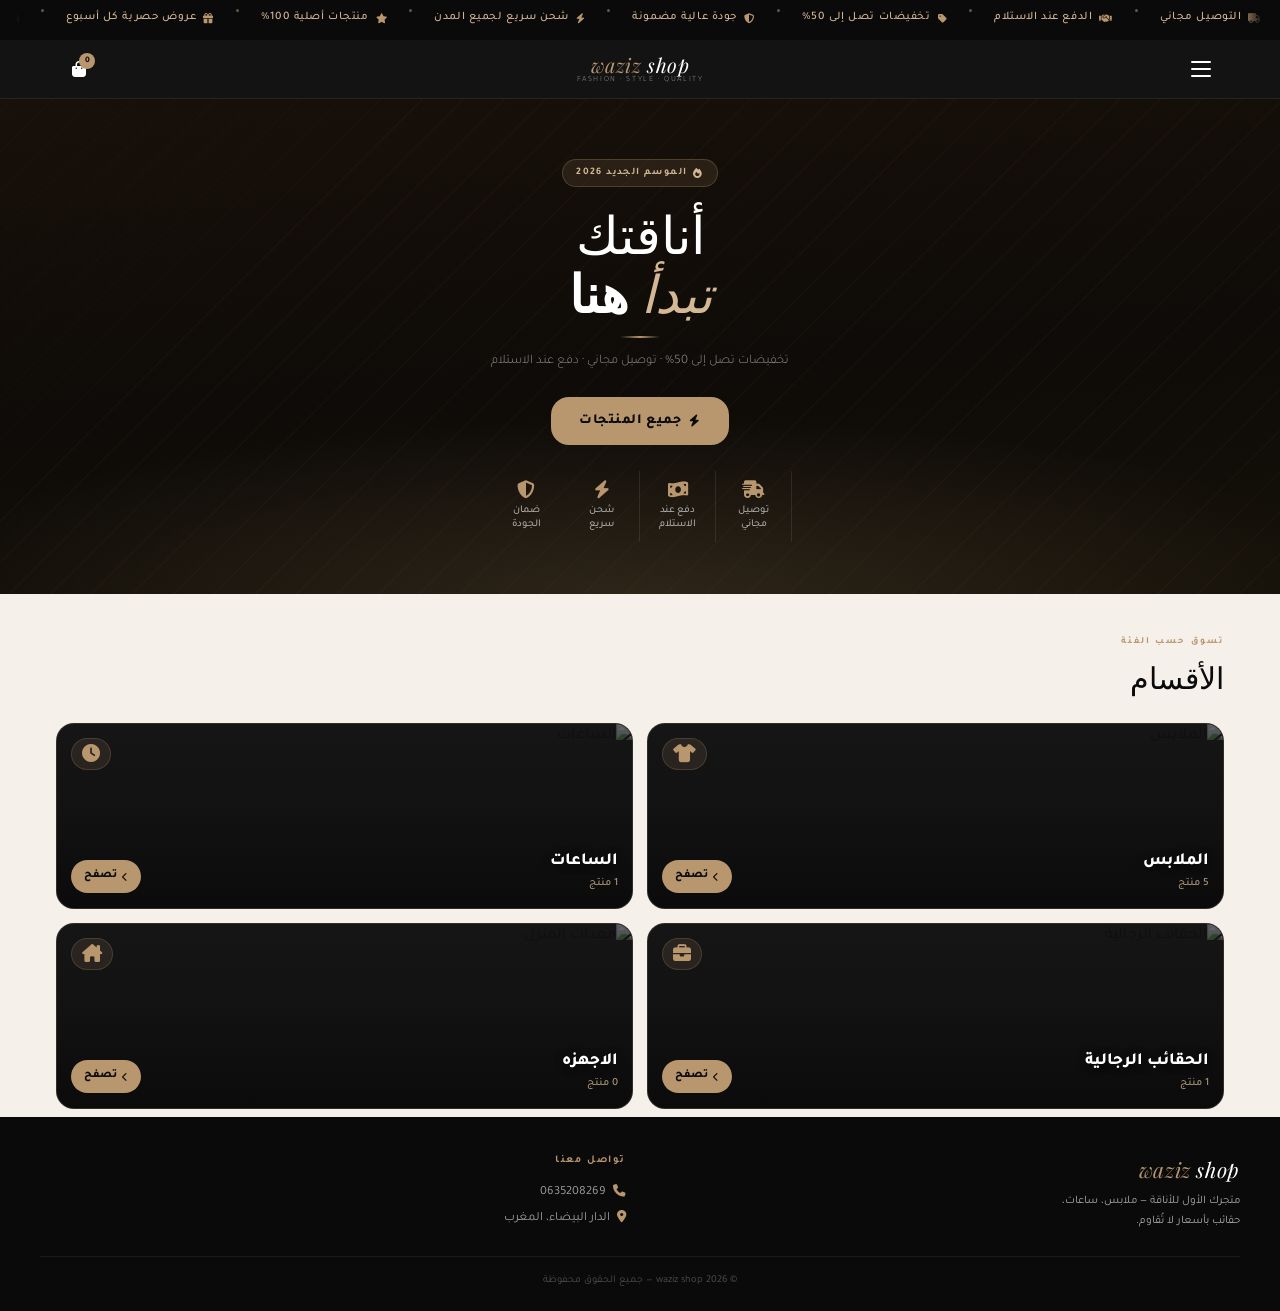
==== commit 47d09d91: "Update index.html" ====
--- a/index.html
+++ b/index.html
@@ -234,7 +234,7 @@
     <a href="shop.html?cat=clothes"><i class="fas fa-tshirt"></i> الملابس</a>
     <a href="shop.html?cat=watches"><i class="fas fa-clock"></i> الساعات</a>
     <a href="shop.html?cat=bags"><i class="fas fa-briefcase"></i> الحقائب الرجالية</a>
-    <a href="shop.html?cat=home"><i class="fas fa-house-chimney"></i> معدات المنزل</a>
+    <a href="shop.html?cat=home"><i class="fas fa-house-chimney"></i> الاجهزه</a>
   </div>
   <div class="drawer-footer"><p>© 2026 waziz shop</p></div>
 </nav>
@@ -247,7 +247,7 @@
     <h1 class="hero-title">أناقتك<br><em>تبدأ</em> <strong>هنا</strong></h1>
     <div class="hero-line"></div>
     <p class="hero-sub">تخفيضات تصل إلى 50% · توصيل مجاني · دفع عند الاستلام</p>
-    <a href="shop.html" class="hero-cta"><i class="fas fa-bolt"></i> أطلب الآن</a>
+    <a href="shop.html" class="hero-cta"><i class="fas fa-bolt"></i>جميع المنتجات</a>
     <!-- ② مميزات المتجر مباشرة تحت الزر -->
     <div class="hero-feats">
       <div class="hfeat"><i class="fas fa-truck-fast"></i><span class="hfeat-txt">توصيل<br>مجاني</span></div>
@@ -321,7 +321,7 @@
       <i class="fas fa-house-chimney catc-icon"></i>
       <div class="catc-body">
         <div class="catc-info">
-          <div class="catc-name">معدات المنزل</div>
+          <div class="catc-name">الاجهزه</div>
           <div class="catc-count" id="home-count">... منتج</div>
         </div>
         <span class="catc-btn"><i class="fas fa-chevron-left"></i> تصفح</span>
@@ -331,21 +331,6 @@
   </div>
 </div>
 
-<!-- ④ FEATURED — varied categories + "عرض المزيد" -->
-<div class="wrap">
-  <div class="sec-head reveal">
-    <div>
-      <p class="sec-kicker">الأكثر مبيعاً</p>
-      <h2 class="sec-title">منتجات مختارة</h2>
-    </div>
-  </div>
-  <div class="grid" id="featuredGrid"></div>
-  <div class="more-wrap reveal">
-    <a href="shop.html" class="more-btn">
-      <i class="fas fa-border-all"></i> عرض جميع المنتجات
-    </a>
-  </div>
-</div>
 
 <!-- CART DRAWER -->
 <div class="cart-overlay" id="cartOverlay" onclick="toggleCart()"></div>
@@ -413,7 +398,7 @@
 document.addEventListener('DOMContentLoaded', () => {
   updateBadge();
   updateCategoryCounts();
-  renderFeatured();
+ 
   initReveal();
 });
 
@@ -439,7 +424,7 @@
 
   const grid      = document.getElementById('featuredGrid');
   grid.innerHTML  = '';
-  const catLabels = { clothes:'ملابس', watches:'ساعات', bags:'حقائب', home:'منزل' };
+  const catLabels = { clothes:'ملابس', watches:'ساعات', bags:'حقائب', home:'الاجهزه' };
 
   picks.forEach((p, i) => {
     const disc  = Math.round((1 - +p.price / +p.originalPrice) * 100);
--- a/style.css
+++ b/style.css
@@ -134,39 +134,37 @@
   letter-spacing: .06em;
   position: relative;
   z-index: 1001;
-  /* Mask edges for fade-in/out effect = seamless feel */
-  -webkit-mask-image: linear-gradient(90deg, transparent 0%, black 6%, black 94%, transparent 100%);
-  mask-image: linear-gradient(90deg, transparent 0%, black 6%, black 94%, transparent 100%);
-}
-
-/* Single track — duplicated content inside HTML makes it seamless */
+  /* NO mask — text must be visible at ALL times edge to edge */
+}
+
 .marquee-track {
   display: inline-flex;
-  /* translateX(-50%) moves exactly one copy out — seamless loop */
-  animation: mrq 28s linear infinite;
-  /* pause on hover so user can read */
-}
-.marquee-bar:hover .marquee-track { animation-play-state: paused; }
+  /* Moves exactly 50% = one set width → pixel-perfect seamless loop */
+  animation: mrq 32s linear infinite;
+  /* Never pause — always moving */
+}
 
 .marquee-item {
   display: inline-flex;
   align-items: center;
   gap: 8px;
-  padding: 0 28px;
-  /* Each item is flex so it never wraps */
+  /* Tighter padding = denser content = no empty gap ever visible */
+  padding: 0 22px;
   white-space: nowrap;
+  flex-shrink: 0;
 }
 .marquee-item i { color: var(--gold); font-size: 10px; flex-shrink: 0; }
+
 .mdot {
   display: inline-block;
   width: 4px; height: 4px;
   background: var(--gold);
   border-radius: 50%;
-  opacity: .6;
+  opacity: .7;
   flex-shrink: 0;
 }
 
-/* The keyframe only needs to move exactly one set (50% of doubled content) */
+/* Perfect loop: moves exactly one copy (50%) then jumps back invisibly */
 @keyframes mrq {
   0%   { transform: translateX(0); }
   100% { transform: translateX(-50%); }
@@ -279,18 +277,21 @@
 /* slide-in drawer menu */
 .nav-drawer {
   position: fixed;
-  top: 0; right: -100%;
+  top: 0;
+  right: 0;
+  transform: translateX(100%);
   width: min(280px, 80vw);
   height: 100vh;
   background: var(--ink2);
   z-index: 2000;
   display: flex;
   flex-direction: column;
-  transition: right .32s cubic-bezier(.25,.46,.45,.94);
-  box-shadow: var(--sh3);
-  padding: 0;
-}
-.nav-drawer.open { right: 0; }
+  transition: transform .32s cubic-bezier(.25,.46,.45,.94);
+}
+
+.nav-drawer.open {
+  transform: translateX(0);
+}
 
 .drawer-head {
   display: flex;
@@ -1329,30 +1330,76 @@
   .footer-in { grid-template-columns:1fr; }
   .trust { gap:6px; padding:10px; }
   .ti span { font-size:8.5px; }
-  /* Tighter hero on small screens */
   .hero { padding:36px 18px 34px; }
   .hero-badge { font-size:9.5px; padding:4px 11px; margin-bottom:13px; }
   .hero-sub { font-size:12px; margin-bottom:20px; }
   .hero-cta { padding:12px 24px; font-size:13.5px; }
 }
 
-/* ──────────────────────────────────────
-   21. PERFORMANCE — CSS-ONLY BOOSTS
-   Zero JavaScript overhead
-────────────────────────────────────── */
-
-/* Defer offscreen rendering for product cards below fold */
+
+/* ──────────────────────────────────────
+   21. SCROLL REVEAL — تأثيرات الظهور
+   عند التمرير للأسفل
+────────────────────────────────────── */
+
+/* Base state — hidden before JS sees them */
+.reveal {
+  opacity: 0;
+  transform: translateY(32px);
+  transition: opacity .55s cubic-bezier(.22,.61,.36,1),
+              transform .55s cubic-bezier(.22,.61,.36,1);
+}
+/* Slide in from left (for category cards odd) */
+.reveal-left {
+  opacity: 0;
+  transform: translateX(-36px);
+  transition: opacity .55s cubic-bezier(.22,.61,.36,1),
+              transform .55s cubic-bezier(.22,.61,.36,1);
+}
+/* Slide in from right (for category cards even) */
+.reveal-right {
+  opacity: 0;
+  transform: translateX(36px);
+  transition: opacity .55s cubic-bezier(.22,.61,.36,1),
+              transform .55s cubic-bezier(.22,.61,.36,1);
+}
+/* Scale up from small (for product cards) */
+.reveal-scale {
+  opacity: 0;
+  transform: translateY(24px) scale(.94);
+  transition: opacity .5s cubic-bezier(.22,.61,.36,1),
+              transform .5s cubic-bezier(.22,.61,.36,1);
+}
+
+/* Visible state — added by IntersectionObserver */
+.reveal.visible,
+.reveal-left.visible,
+.reveal-right.visible,
+.reveal-scale.visible {
+  opacity: 1;
+  transform: none;
+}
+
+/* Stagger delays for grid children */
+.reveal-delay-1 { transition-delay: .06s; }
+.reveal-delay-2 { transition-delay: .12s; }
+.reveal-delay-3 { transition-delay: .18s; }
+.reveal-delay-4 { transition-delay: .24s; }
+.reveal-delay-5 { transition-delay: .30s; }
+.reveal-delay-6 { transition-delay: .36s; }
+.reveal-delay-7 { transition-delay: .42s; }
+.reveal-delay-8 { transition-delay: .48s; }
+
+
+/* ──────────────────────────────────────
+   22. PERFORMANCE — CSS-ONLY BOOSTS
+────────────────────────────────────── */
 .pcard { content-visibility: auto; contain-intrinsic-size: 0 320px; }
-
-/* Prevent layout shifts on images by reserving space */
 .pcard-img { contain: strict; }
 .gallery-main { contain: layout style; }
-
-/* Reduce paint area for sticky elements */
 .site-header { contain: layout style; }
 .cat-wrap     { contain: layout style; }
 
-/* Smooth scroll only when user has no motion preference */
 @media (prefers-reduced-motion: no-preference) {
   html { scroll-behavior: smooth; }
 }
@@ -1362,21 +1409,25 @@
     transition-duration: .01ms !important;
   }
   .marquee-track { animation: none; }
-}
-
-/* Touch: remove 300ms tap delay everywhere */
+  .reveal, .reveal-left, .reveal-right, .reveal-scale {
+    opacity: 1 !important;
+    transform: none !important;
+  }
+}
+
 a, button, [onclick] { touch-action: manipulation; }
-
-/* Prevent text size bump on orientation change (iOS) */
 body { -webkit-text-size-adjust: 100%; text-size-adjust: 100%; }
 
-/* GPU-accelerate only elements that actually animate */
 .pcard-img img,
 .cat-card,
 .nav-drawer,
 .cart-drawer,
 .modal-sheet  { will-change: transform; }
-
-/* Remove will-change when not in use (memory saver) */
 .pcard-img img:not(:hover),
-.cat-card:not(:hover) { will-change: auto; }
+.cat-card:not(:hover) { will-change: auto; } html, body {
+  overflow-x: hidden;
+  width: 100%;
+}
+* {
+  max-width: 100%;
+}
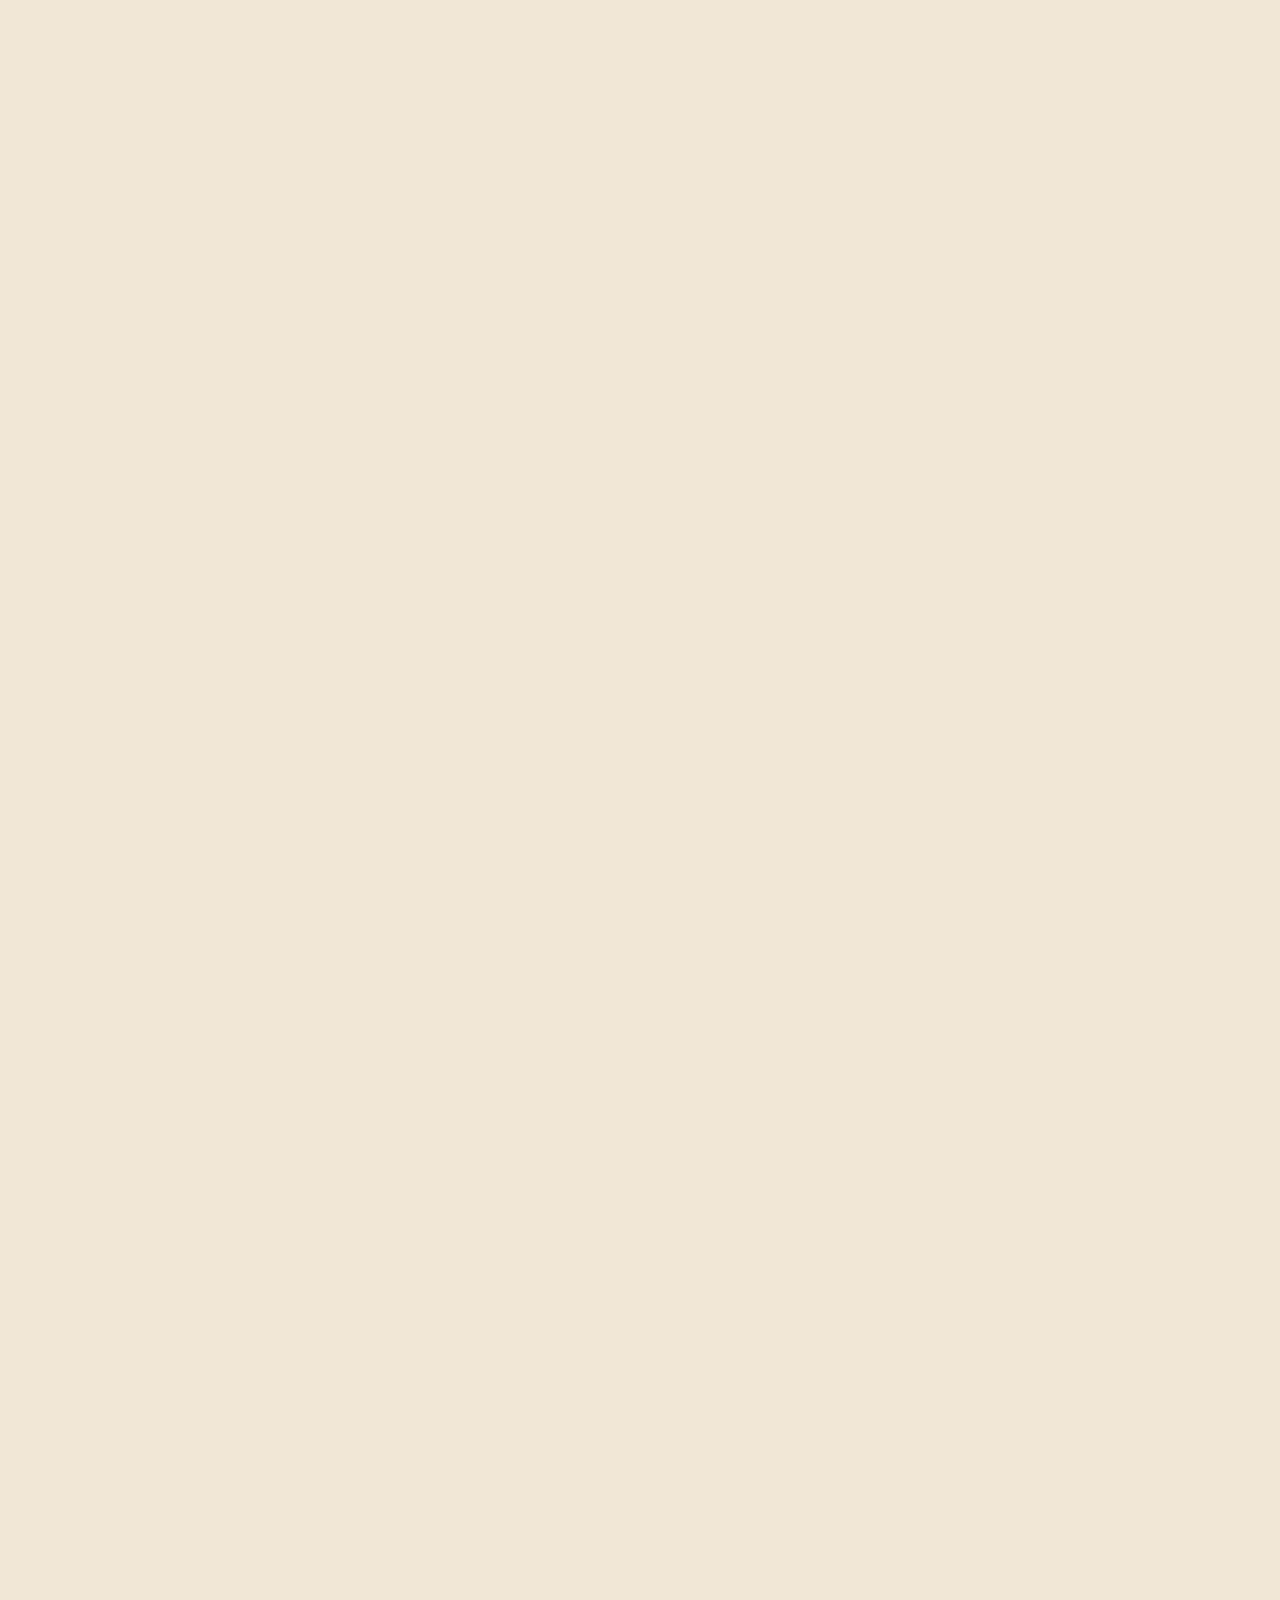
==== commit e29942f8: "Add files via upload" ====
--- a/index.html
+++ b/index.html
@@ -1,630 +1,248 @@
-<!DOCTYPE html>
-<html lang="ar" dir="rtl">
-<head>
-<meta charset="UTF-8">
-<meta name="viewport" content="width=device-width,initial-scale=1,viewport-fit=cover">
-<meta name="theme-color" content="#0a0a0a">
-<meta name="description" content="waziz shop - تسوق أحدث الملابس والساعات والحقائب">
-<title>waziz shop | أناقتك تبدأ هنا</title>
-<link rel="preconnect" href="https://fonts.googleapis.com">
-<link rel="preconnect" href="https://fonts.gstatic.com" crossorigin>
-<link href="https://fonts.googleapis.com/css2?family=Tajawal:wght@300;400;500;700;800&family=Playfair+Display:ital,wght@0,400;1,400&display=swap" rel="stylesheet">
-<link rel="stylesheet" href="https://cdnjs.cloudflare.com/ajax/libs/font-awesome/6.4.0/css/all.min.css" media="print" onload="this.media='all'">
-<noscript><link rel="stylesheet" href="https://cdnjs.cloudflare.com/ajax/libs/font-awesome/6.4.0/css/all.min.css"></noscript>
-<link rel="stylesheet" href="style.css">
-<style>
-/* ══════════════════════════════════════════════
-   1. MARQUEE — seamless, full-coverage, gold edges
-══════════════════════════════════════════════ */
-.marquee-bar {
-  background: var(--ink);
-  color: var(--gold2);
-  padding: 9px 0;
-  overflow: hidden;
-  white-space: nowrap;
-  font-size: 11.5px;
-  font-weight: 500;
-  letter-spacing: .05em;
-  position: relative;
-  z-index: 1001;
-}
-/* Soft gold-tinted edge pins — purely cosmetic, never covers text mid-scroll */
-.marquee-bar::before,
-.marquee-bar::after {
-  content: '';
-  position: absolute; top:0; bottom:0;
-  width: 40px; z-index: 2; pointer-events:none;
-}
-.marquee-bar::before { left:0;  background:linear-gradient(90deg,#0a0a0a 40%,transparent); }
-.marquee-bar::after  { right:0; background:linear-gradient(270deg,#0a0a0a 40%,transparent); }
-
-/* Track = 2 identical copies → moving -50% = back to start invisibly */
-.marquee-track {
-  display: inline-flex;
-  animation: mrqFinal 30s linear infinite;
-  will-change: transform;
-  backface-visibility: hidden;
-}
-.marquee-item {
-  display: inline-flex; align-items: center; gap:7px;
-  padding: 0 18px; white-space: nowrap; flex-shrink:0;
-}
-.marquee-item i { color:var(--gold); font-size:10px; flex-shrink:0; }
-.msep {
-  display:inline-block; width:3px; height:3px;
-  background:var(--gold); border-radius:50%;
-  opacity:.55; flex-shrink:0; margin:0 4px;
-}
-@keyframes mrqFinal {
-  0%   { transform:translateX(0); }
-  100% { transform:translateX(-50%); }
-}
-
-/* ══════════════════════════════════════════════
-   2. HERO FEATURES BAR — below CTA button
-══════════════════════════════════════════════ */
-.hero-feats {
-  display: flex; align-items: center;
-  justify-content: center; flex-wrap: wrap;
-  gap: 0; margin-top: 26px;
-}
-.hfeat {
-  display: flex; flex-direction: column;
-  align-items: center; gap: 5px;
-  padding: 10px 14px; text-align: center;
-  border-right: 1px solid rgba(255,255,255,.09);
-  min-width: 76px;
-}
-.hfeat:last-child { border-right:none; }
-.hfeat i { font-size:18px; color:var(--gold); line-height:1; }
-.hfeat-txt { font-size:10.5px; color:rgba(255,255,255,.62); font-weight:500; line-height:1.3; }
-@media(max-width:360px) {
-  .hfeat { padding:8px 10px; min-width:66px; }
-  .hfeat i { font-size:15px; }
-  .hfeat-txt { font-size:9px; }
-}
-
-/* ══════════════════════════════════════════════
-   3. CATEGORY CARDS v2 — bigger, browse button,
-      NO hover transitions (performance)
-══════════════════════════════════════════════ */
-.cats-grid2 {
-  display: flex; flex-direction: column;
-  gap: 12px; padding-bottom: 8px;
-}
-@media(min-width:560px) {
-  .cats-grid2 { display:grid; grid-template-columns:repeat(2,1fr); gap:14px; }
-}
-
-.catc {
-  position: relative; border-radius: var(--r3);
-  overflow: hidden; min-height: 168px;
-  display: flex; flex-direction: column;
-  justify-content: flex-end;
-  text-decoration: none; background: var(--ink2);
-  border: 1px solid rgba(184,150,110,.18);
-  /* No transform hover — removes jank on mobile */
-}
-@media(min-width:560px) { .catc { min-height:186px; } }
-
-/* Static photo (no hover zoom = fast) */
-.catc-photo {
-  position: absolute; inset:0; overflow:hidden;
-}
-.catc-photo img {
-  width:100%; height:100%; object-fit:cover;
-  opacity:.42; filter:saturate(.75) brightness(.88);
-  /* NO transition on img */
-}
-.catc-photo::after {
-  content:''; position:absolute; inset:0;
-  background: linear-gradient(0deg,rgba(10,10,10,.93) 0%,rgba(10,10,10,.32) 55%,rgba(10,10,10,.06) 100%);
-}
-
-/* Icon pill top corner */
-.catc-icon {
-  position:absolute; top:14px; left:14px;
-  font-size:18px; color:var(--gold);
-  background:rgba(184,150,110,.13);
-  border:1px solid rgba(184,150,110,.22);
-  border-radius:99px; padding:6px 10px;
-  line-height:1; z-index:2;
-}
-
-/* Bottom row: name + browse btn */
-.catc-body {
-  position:relative; z-index:3;
-  padding:12px 14px 15px;
-  display:flex; align-items:flex-end;
-  justify-content:space-between; gap:10px;
-}
-.catc-info { display:flex; flex-direction:column; gap:3px; }
-.catc-name {
-  font-size:17px; font-weight:800;
-  color:var(--white); line-height:1.2;
-  text-shadow:0 1px 8px rgba(0,0,0,.6);
-}
-.catc-count {
-  font-size:11px; color:var(--gold2);
-  font-weight:500; opacity:.8;
-}
-/* Browse button — always visible */
-.catc-btn {
-  flex-shrink:0; display:inline-flex;
-  align-items:center; gap:5px;
-  background:var(--gold); color:var(--ink);
-  font-size:11.5px; font-weight:800;
-  padding:7px 13px; border-radius:99px;
-  white-space:nowrap; letter-spacing:.02em;
-}
-.catc-btn i { font-size:9px; }
-
-/* ══════════════════════════════════════════════
-   4. "عرض المزيد" button
-══════════════════════════════════════════════ */
-.more-wrap {
-  display:flex; justify-content:center;
-  padding:6px 0 50px;
-}
-.more-btn {
-  display:inline-flex; align-items:center; gap:8px;
-  background:var(--ink); color:var(--white);
-  font-size:13.5px; font-weight:700;
-  padding:13px 30px; border-radius:var(--r3);
-  border:1px solid rgba(184,150,110,.25);
-  letter-spacing:.02em; text-decoration:none;
-  transition:background var(--tf),border-color var(--tf);
-}
-.more-btn:hover { background:var(--ink2); border-color:var(--gold); }
-.more-btn i { font-size:11px; color:var(--gold); }
-</style>
-</head>
-<body>
-
-<!-- ① MARQUEE: 2 copies inside 1 track = seamless always-full loop -->
-<div class="marquee-bar" aria-hidden="true">
-  <div class="marquee-track">
-    <span class="marquee-item"><i class="fas fa-truck"></i>التوصيل مجاني</span><span class="msep"></span>
-    <span class="marquee-item"><i class="fas fa-handshake"></i>الدفع عند الاستلام</span><span class="msep"></span>
-    <span class="marquee-item"><i class="fas fa-tag"></i>تخفيضات تصل إلى 50%</span><span class="msep"></span>
-    <span class="marquee-item"><i class="fas fa-shield-halved"></i>جودة عالية مضمونة</span><span class="msep"></span>
-    <span class="marquee-item"><i class="fas fa-bolt"></i>شحن سريع لجميع المدن</span><span class="msep"></span>
-    <span class="marquee-item"><i class="fas fa-star"></i>منتجات أصلية 100%</span><span class="msep"></span>
-    <span class="marquee-item"><i class="fas fa-gift"></i>عروض حصرية كل أسبوع</span><span class="msep"></span>
-    <span class="marquee-item"><i class="fas fa-headset"></i>خدمة عملاء متواصلة</span><span class="msep"></span>
-    <!-- exact duplicate starts here — makes translateX(-50%) seamless -->
-    <span class="marquee-item"><i class="fas fa-truck"></i>التوصيل مجاني</span><span class="msep"></span>
-    <span class="marquee-item"><i class="fas fa-handshake"></i>الدفع عند الاستلام</span><span class="msep"></span>
-    <span class="marquee-item"><i class="fas fa-tag"></i>تخفيضات تصل إلى 50%</span><span class="msep"></span>
-    <span class="marquee-item"><i class="fas fa-shield-halved"></i>جودة عالية مضمونة</span><span class="msep"></span>
-    <span class="marquee-item"><i class="fas fa-bolt"></i>شحن سريع لجميع المدن</span><span class="msep"></span>
-    <span class="marquee-item"><i class="fas fa-star"></i>منتجات أصلية 100%</span><span class="msep"></span>
-    <span class="marquee-item"><i class="fas fa-gift"></i>عروض حصرية كل أسبوع</span><span class="msep"></span>
-    <span class="marquee-item"><i class="fas fa-headset"></i>خدمة عملاء متواصلة</span><span class="msep"></span>
-  </div>
-</div>
-
-<!-- HEADER -->
-<header class="site-header">
-  <div class="nav-inner">
-    <button class="hamburger" id="menuBtn" aria-label="القائمة" onclick="toggleMenu()">
-      <span></span><span></span><span></span>
-    </button>
-    <a href="index.html" class="nav-logo">
-      <div class="nav-logo-main"><span>waziz</span> shop</div>
-      <div class="nav-logo-sub">fashion · style · quality</div>
-    </a>
-    <button class="cart-btn" onclick="toggleCart()" aria-label="السلة">
-      <i class="fas fa-bag-shopping"></i>
-      <span class="cart-badge" id="cartBadge">0</span>
-    </button>
-  </div>
-</header>
-
-<div class="nav-overlay" id="navOverlay" onclick="closeMenu()"></div>
-<nav class="nav-drawer" id="navDrawer">
-  <div class="drawer-head">
-    <span class="drawer-head-logo"><span>waziz</span> shop</span>
-    <button class="drawer-x" onclick="closeMenu()"><i class="fas fa-times"></i></button>
-  </div>
-  <div class="drawer-nav">
-    <a href="index.html" class="active"><i class="fas fa-house"></i> الرئيسية</a>
-    <a href="shop.html"><i class="fas fa-border-all"></i> جميع المنتجات</a>
-    <div class="drawer-divider"></div>
-    <a href="shop.html?cat=clothes"><i class="fas fa-tshirt"></i> الملابس</a>
-    <a href="shop.html?cat=watches"><i class="fas fa-clock"></i> الساعات</a>
-    <a href="shop.html?cat=bags"><i class="fas fa-briefcase"></i> الحقائب الرجالية</a>
-    <a href="shop.html?cat=home"><i class="fas fa-house-chimney"></i> الاجهزه</a>
-  </div>
-  <div class="drawer-footer"><p>© 2026 waziz shop</p></div>
-</nav>
-
-<!-- HERO + ② FEATURES BELOW CTA -->
-<section class="hero">
-  <div class="hero-bg"></div>
-  <div class="hero-content">
-    <div class="hero-badge"><i class="fas fa-fire"></i> الموسم الجديد 2026</div>
-    <h1 class="hero-title">أناقتك<br><em>تبدأ</em> <strong>هنا</strong></h1>
-    <div class="hero-line"></div>
-    <p class="hero-sub">تخفيضات تصل إلى 50% · توصيل مجاني · دفع عند الاستلام</p>
-    <a href="shop.html" class="hero-cta"><i class="fas fa-bolt"></i>جميع المنتجات</a>
-    <!-- ② مميزات المتجر مباشرة تحت الزر -->
-    <div class="hero-feats">
-      <div class="hfeat"><i class="fas fa-truck-fast"></i><span class="hfeat-txt">توصيل<br>مجاني</span></div>
-      <div class="hfeat"><i class="fas fa-money-bill-wave"></i><span class="hfeat-txt">دفع عند<br>الاستلام</span></div>
-      <div class="hfeat"><i class="fas fa-bolt"></i><span class="hfeat-txt">شحن<br>سريع</span></div>
-      <div class="hfeat"><i class="fas fa-shield-halved"></i><span class="hfeat-txt">ضمان<br>الجودة</span></div>
-    </div>
-  </div>
-</section>
-
-<!-- ③ CATEGORIES — bigger, browse button, no hover effects -->
-<div class="wrap">
-  <div class="sec-head reveal">
-    <div>
-      <p class="sec-kicker">تسوق حسب الفئة</p>
-      <h2 class="sec-title">الأقسام</h2>
-    </div>
-  </div>
-  <div class="cats-grid2">
-
-    <a href="shop.html?cat=clothes" class="catc reveal-left">
-      <div class="catc-photo">
-        <img src="https://images.unsplash.com/photo-1523381210434-271e8be1f52b?w=480&q=65&auto=format&fm=webp"
-             alt="الملابس" loading="lazy" decoding="async" width="480" height="330">
-      </div>
-      <i class="fas fa-tshirt catc-icon"></i>
-      <div class="catc-body">
-        <div class="catc-info">
-          <div class="catc-name">الملابس</div>
-          <div class="catc-count" id="clothes-count">... منتج</div>
-        </div>
-        <span class="catc-btn"><i class="fas fa-chevron-left"></i> تصفح</span>
-      </div>
-    </a>
-
-    <a href="shop.html?cat=watches" class="catc reveal-right">
-      <div class="catc-photo">
-        <img src="https://images.unsplash.com/photo-1524592094714-0f0654e20314?w=480&q=65&auto=format&fm=webp"
-             alt="الساعات" loading="lazy" decoding="async" width="480" height="330">
-      </div>
-      <i class="fas fa-clock catc-icon"></i>
-      <div class="catc-body">
-        <div class="catc-info">
-          <div class="catc-name">الساعات</div>
-          <div class="catc-count" id="watches-count">... منتج</div>
-        </div>
-        <span class="catc-btn"><i class="fas fa-chevron-left"></i> تصفح</span>
-      </div>
-    </a>
-
-    <a href="shop.html?cat=bags" class="catc reveal-left">
-      <div class="catc-photo">
-        <img src="https://images.unsplash.com/photo-1553062407-98eeb64c6a62?w=480&q=65&auto=format&fm=webp"
-             alt="الحقائب الرجالية" loading="lazy" decoding="async" width="480" height="330">
-      </div>
-      <i class="fas fa-briefcase catc-icon"></i>
-      <div class="catc-body">
-        <div class="catc-info">
-          <div class="catc-name">الحقائب الرجالية</div>
-          <div class="catc-count" id="bags-count">... منتج</div>
-        </div>
-        <span class="catc-btn"><i class="fas fa-chevron-left"></i> تصفح</span>
-      </div>
-    </a>
-
-    <a href="shop.html?cat=home" class="catc reveal-right">
-      <div class="catc-photo">
-        <img src="https://images.unsplash.com/photo-1556909114-f6e7ad7d3136?w=480&q=65&auto=format&fm=webp"
-             alt="معدات المنزل" loading="lazy" decoding="async" width="480" height="330">
-      </div>
-      <i class="fas fa-house-chimney catc-icon"></i>
-      <div class="catc-body">
-        <div class="catc-info">
-          <div class="catc-name">الاجهزه</div>
-          <div class="catc-count" id="home-count">... منتج</div>
-        </div>
-        <span class="catc-btn"><i class="fas fa-chevron-left"></i> تصفح</span>
-      </div>
-    </a>
-
-  </div>
-</div>
-
-
-<!-- CART DRAWER -->
-<div class="cart-overlay" id="cartOverlay" onclick="toggleCart()"></div>
-<div class="cart-drawer" id="cartDrawer">
-  <div class="cart-head">
-    <div class="cart-head-title"><i class="fas fa-bag-shopping"></i> سلة التسوق</div>
-    <button class="cart-close" onclick="toggleCart()"><i class="fas fa-times"></i></button>
-  </div>
-  <div class="cart-body" id="cartBody"></div>
-  <div class="cart-foot" id="cartFoot" style="display:none">
-    <div class="cart-total">
-      <span class="cart-total-lbl">المجموع</span>
-      <span class="cart-total-amt" id="cartTotal">0 درهم</span>
-    </div>
-    <button class="cart-checkout-btn" onclick="openCheckout()"><i class="fas fa-lock"></i> إتمام الطلب</button>
-  </div>
-</div>
-
-<!-- CHECKOUT MODAL -->
-<div class="modal-overlay" id="checkoutModal">
-  <div class="modal-sheet">
-    <div class="modal-handle"></div>
-    <div class="modal-head">
-      <span class="modal-head-title">📝 تأكيد الطلب</span>
-      <button class="modal-x" onclick="closeCheckout()"><i class="fas fa-times"></i></button>
-    </div>
-    <div class="modal-body" id="checkoutBody"></div>
-  </div>
-</div>
-
-<!-- ALERT -->
-<div class="alert-ov" id="alertOv">
-  <div class="alert-card">
-    <div class="alert-ico" id="alertIco">⚠️</div>
-    <div class="alert-ttl" id="alertTtl"></div>
-    <div class="alert-msg" id="alertMsg"></div>
-    <button class="alert-ok" onclick="closeAlert()">حسناً</button>
-  </div>
-</div>
-<div class="toast" id="toast"></div>
-
-<!-- FOOTER -->
-<footer class="site-footer">
-  <div class="footer-in">
-    <div class="footer-brand">
-      <div class="nav-logo-main" style="margin-bottom:6px"><span>waziz</span> shop</div>
-      <p>متجرك الأول للأناقة — ملابس، ساعات، حقائب بأسعار لا تُقاوم.</p>
-    </div>
-    <div class="footer-col">
-      <h4>تواصل معنا</h4>
-      <p><i class="fas fa-phone" style="color:var(--gold)"></i> 0635208269</p>
-      <p><i class="fas fa-location-dot" style="color:var(--gold)"></i> الدار البيضاء، المغرب</p>
-    </div>
-  </div>
-  <div class="footer-bot">© 2026 waziz shop — جميع الحقوق محفوظة</div>
-</footer>
-
-<script src="shared_data.js"></script>
-<script>
-/* ══════════════════════════════════ STATE ══════════════════════════════════ */
-let cart = JSON.parse(sessionStorage.getItem('wz_cart') || '[]');
-let cartOpen = false, menuOpen = false;
-
-/* ══════════════════════════════════ INIT ══════════════════════════════════ */
-document.addEventListener('DOMContentLoaded', () => {
-  updateBadge();
-  updateCategoryCounts();
- 
-  initReveal();
-});
-
-/* ══════════════════════════════════════════════════════════════════════════
-   ④ FEATURED — varied across categories, priority loading for first row
-══════════════════════════════════════════════════════════════════════════ */
-function renderFeatured() {
-  /* Collect up to 2 per category */
-  const pools = {};
-  products.forEach(p => {
-    if (!p.inStock) return;
-    if (!pools[p.cat]) pools[p.cat] = [];
-    if (pools[p.cat].length < 2) pools[p.cat].push(p);
-  });
-
-  /* Interleave categories for variety */
-  const cats  = Object.keys(pools);
-  const picks = [];
-  const maxR  = Math.max(...cats.map(c => pools[c].length));
-  for (let r = 0; r < maxR && picks.length < 8; r++) {
-    cats.forEach(c => { if (pools[c][r] && picks.length < 8) picks.push(pools[c][r]); });
-  }
-
-  const grid      = document.getElementById('featuredGrid');
-  grid.innerHTML  = '';
-  const catLabels = { clothes:'ملابس', watches:'ساعات', bags:'حقائب', home:'الاجهزه' };
-
-  picks.forEach((p, i) => {
-    const disc  = Math.round((1 - +p.price / +p.originalPrice) * 100);
-    const delay = (i % 4) + 1;
-    const card  = document.createElement('div');
-    card.className = `pcard reveal-scale reveal-delay-${delay}`;
-
-    /* ⑥ First 4 images: fetchpriority=high, no lazy → faster LCP */
-    const isFirst  = i < 4;
-    const imgExtra = isFirst
-      ? 'fetchpriority="high" decoding="sync"'
-      : 'loading="lazy" decoding="async"';
-
-    card.innerHTML = `
-      <div class="pcard-img">
-        <img src="${p.images[0]}" alt="${p.name}"
-             ${imgExtra} width="300" height="300">
-        ${disc > 0 ? `<span class="pcard-badge b-sale">-${disc}%</span>` : ''}
-        <span class="b-cat">${catLabels[p.cat] || ''}</span>
-      </div>
-      <div class="pcard-body">
-        <div class="pcard-name">${p.name}</div>
-        <div class="pcard-price">
-          <span class="pp-now">${p.price} <small style="font-size:9px;font-weight:500">درهم</small></span>
-          <span class="pp-was">${p.originalPrice} درهم</span>
-        </div>
-        <span class="pcard-ship"><i class="fas fa-truck"></i> توصيل مجاني</span>
-      </div>`;
-
-    card.onclick = () => { window.location.href = `product.html?id=${p.id}`; };
-
-    /* Lazy images: reveal when loaded */
-    if (!isFirst) {
-      const img = card.querySelector('img');
-      img.onload = () => img.classList.add('loaded');
-      if (img.complete) img.classList.add('loaded');
-    }
-    grid.appendChild(card);
-  });
-
-  observeReveal(); /* observe newly appended cards */
-}
-
-/* Category counts */
-function updateCategoryCounts() {
-  const c = { clothes:0, watches:0, bags:0, home:0 };
-  products.forEach(p => { if (c[p.cat] !== undefined) c[p.cat]++; });
-  document.getElementById('clothes-count').textContent = c.clothes + ' منتج';
-  document.getElementById('watches-count').textContent = c.watches + ' منتج';
-  document.getElementById('bags-count').textContent    = c.bags    + ' منتج';
-  const el = document.getElementById('home-count');
-  if (el) el.textContent = c.home + ' منتج';
-}
-
-/* ══════════════════════════════════════════════════════════════════════════
-   SCROLL REVEAL — IntersectionObserver, zero timers, zero scroll listeners
-══════════════════════════════════════════════════════════════════════════ */
-let _obs = null;
-function initReveal() {
-  if (!('IntersectionObserver' in window)) {
-    document.querySelectorAll('.reveal,.reveal-left,.reveal-right,.reveal-scale')
-      .forEach(el => el.classList.add('visible'));
-    return;
-  }
-  _obs = new IntersectionObserver((entries) => {
-    entries.forEach(e => {
-      if (e.isIntersecting) { e.target.classList.add('visible'); _obs.unobserve(e.target); }
-    });
-  }, { threshold: 0.1, rootMargin: '0px 0px -36px 0px' });
-  observeReveal();
-}
-function observeReveal() {
-  if (!_obs) return;
-  document.querySelectorAll(
-    '.reveal:not(.visible),.reveal-left:not(.visible),.reveal-right:not(.visible),.reveal-scale:not(.visible)'
-  ).forEach(el => _obs.observe(el));
-}
-
-/* ══════════════════════════════════ MENU ══════════════════════════════════ */
-function toggleMenu() {
-  menuOpen = !menuOpen;
-  document.getElementById('navDrawer').classList.toggle('open', menuOpen);
-  document.getElementById('navOverlay').classList.toggle('open', menuOpen);
-  document.getElementById('menuBtn').classList.toggle('open', menuOpen);
-}
-function closeMenu() {
-  menuOpen = false;
-  document.getElementById('navDrawer').classList.remove('open');
-  document.getElementById('navOverlay').classList.remove('open');
-  document.getElementById('menuBtn').classList.remove('open');
-}
-
-/* ══════════════════════════════════ CART ══════════════════════════════════ */
-function saveCart()    { sessionStorage.setItem('wz_cart', JSON.stringify(cart)); }
-function updateBadge() { document.getElementById('cartBadge').textContent = cart.length; }
-function toggleCart() {
-  cartOpen = !cartOpen;
-  document.getElementById('cartDrawer').classList.toggle('open', cartOpen);
-  document.getElementById('cartOverlay').classList.toggle('open', cartOpen);
-  if (cartOpen) renderCart();
-}
-function renderCart() {
-  const body = document.getElementById('cartBody');
-  const foot = document.getElementById('cartFoot');
-  if (!cart.length) {
-    body.innerHTML = `<div class="cart-empty"><i class="fas fa-bag-shopping"></i><p>سلتك فارغة<br><small>أضف منتجات لتبدأ</small></p></div>`;
-    foot.style.display = 'none'; return;
-  }
-  let html = '', total = 0;
-  cart.forEach((item, idx) => {
-    total += parseInt(item.price);
-    html  += `<div class="cart-line">
-      <div class="cart-line-img"><img src="${item.img}" alt="" loading="lazy"></div>
-      <div class="cart-line-info">
-        <div class="cart-line-name">${item.name}</div>
-        <div class="cart-line-meta">${item.color ? item.color+' · ' : ''}${item.size}</div>
-      </div>
-      <span class="cart-line-price">${item.price} د</span>
-      <button class="cart-rm" onclick="rmCart(${idx})"><i class="fas fa-times"></i></button>
-    </div>`;
-  });
-  body.innerHTML = html;
-  document.getElementById('cartTotal').textContent = total + ' درهم';
-  foot.style.display = 'block';
-}
-function rmCart(idx) { cart.splice(idx,1); saveCart(); updateBadge(); renderCart(); }
-
-/* ══════════════════════════════════ CHECKOUT ══════════════════════════════ */
-function openCheckout() {
-  if (!cart.length) { showToast('السلة فارغة','err'); return; }
-  let total=0, rows='';
-  cart.forEach(i => { total+=parseInt(i.price); rows+=`<div class="co-row"><span>${i.name.slice(0,26)}…</span><span>${i.price} د</span></div>`; });
-  document.getElementById('checkoutBody').innerHTML = `
-    <div class="co-sum">${rows}<div class="co-total"><span>المجموع</span><span>${total} درهم</span></div></div>
-    <div class="form-row">
-      <div class="form-field"><label>الاسم</label><input type="text" id="cName" placeholder="أحمد"></div>
-      <div class="form-field"><label>الهاتف</label><input type="tel" id="cPhone" placeholder="06XXXXXXXX"></div>
-    </div>
-    <div class="form-row">
-      <div class="form-field"><label>المدينة</label><input type="text" id="cCity" placeholder="الدار البيضاء"></div>
-      <div class="form-field"><label>المجموع</label><input value="${total} درهم" disabled style="font-weight:800;color:var(--gold);background:var(--gold-pale);border-color:transparent"></div>
-    </div>
-    <div class="form-field"><label>العنوان</label><input type="text" id="cAddr" placeholder="الشارع، الحي..."></div>
-    <button class="submit-btn" id="cartSubmitBtn" onclick="submitCart()"><i class="fas fa-check-circle"></i> تأكيد الطلب</button>`;
-  document.getElementById('checkoutModal').classList.add('open');
-}
-function closeCheckout() { document.getElementById('checkoutModal').classList.remove('open'); }
-
-/* ══════════════════════════════════ TELEGRAM ══════════════════════════════ */
-const TG_TOKEN = '8387473741:AAGHOI-oS7HXYFPSKfBmzotZ2PGCGNxhJiU';
-const TG_CHAT  = '6781508116';
-async function tg(msg) {
-  const r = await fetch(`https://api.telegram.org/bot${TG_TOKEN}/sendMessage`, {
-    method:'POST', headers:{'Content-Type':'application/json'},
-    body: JSON.stringify({ chat_id: TG_CHAT, text: msg })
-  });
-  return r.ok;
-}
-function valPhone(p) { return /^(06|07)\d{8}$/.test(p.replace(/\s/g,'')); }
-
-async function submitCart() {
-  const name  = document.getElementById('cName')?.value.trim();
-  const phone = document.getElementById('cPhone')?.value.trim();
-  const city  = document.getElementById('cCity')?.value.trim();
-  const addr  = document.getElementById('cAddr')?.value.trim();
-  if (!name||!phone||!city||!addr) { showToast('يرجى ملء جميع الحقول','err'); return; }
-  if (!valPhone(phone)) { showToast('رقم الهاتف غير صحيح','err'); document.getElementById('cPhone').classList.add('err'); return; }
-  document.getElementById('cPhone').classList.remove('err');
-  let msg=`🛒 طلب\n👤 ${name}\n📱 ${phone}\n🏙️ ${city}\n📍 ${addr}\n\n📋 المنتجات:\n`, total=0;
-  cart.forEach((i,idx) => { total+=parseInt(i.price); msg+=`${idx+1}. ${i.name} · ${i.color||''} · ${i.size} · ${i.price} درهم\n`; });
-  msg += `\n💰 المجموع: ${total} درهم`;
-  const btn = document.getElementById('cartSubmitBtn');
-  if (btn) { btn.disabled=true; btn.innerHTML='<i class="fas fa-spinner fa-spin"></i> جاري...'; }
-  try {
-    if (await tg(msg)) {
-      document.getElementById('checkoutBody').innerHTML = `
-        <div class="success-box"><div class="suc-ico"><i class="fas fa-check"></i></div>
-        <h3>تم استلام طلبك! 🎉</h3>
-        <p>شكراً <strong>${name}</strong>، سنتصل بك على <strong>${phone}</strong> قريباً.</p>
-        <button class="suc-back" onclick="closeCheckout()"><i class="fas fa-arrow-right"></i> متابعة التسوق</button></div>`;
-      cart=[]; saveCart(); updateBadge();
-    } else { showToast('حدث خطأ','err'); if(btn){btn.disabled=false;btn.innerHTML='<i class="fas fa-check-circle"></i> تأكيد الطلب';} }
-  } catch { showToast('خطأ في الاتصال','err'); if(btn){btn.disabled=false;btn.innerHTML='<i class="fas fa-check-circle"></i> تأكيد الطلب';} }
-}
-
-/* ══════════════════════════════════ HELPERS ══════════════════════════════ */
-let _tt;
-function showToast(msg,type='') {
-  const t=document.getElementById('toast'); t.textContent=msg;
-  t.className='toast show'+(type?' '+type:'');
-  clearTimeout(_tt); _tt=setTimeout(()=>t.classList.remove('show'),2600);
-}
-function showAlert(ico,ttl,msg) {
-  document.getElementById('alertIco').textContent=ico;
-  document.getElementById('alertTtl').textContent=ttl;
-  document.getElementById('alertMsg').textContent=msg;
-  document.getElementById('alertOv').classList.add('open');
-}
-function closeAlert() { document.getElementById('alertOv').classList.remove('open'); }
-document.addEventListener('keydown',e=>{if(e.key==='Escape'){closeMenu();closeAlert();closeCheckout();}});
-</script>
-</body>
-</html>
+<!DOCTYPE html>
+<html lang="ar-MA" dir="rtl">
+<head>
+<meta charset="UTF-8" />
+<meta name="viewport" content="width=device-width, initial-scale=1, viewport-fit=cover" />
+<title>وسادة حماية رأس وظهر الطفل — النحلة | 149 درهم فقط</title>
+<meta name="description" content="وسادة حماية رأس وظهر الطفل على شكل نحلة، كتخفف الصدمة فمرحلة الحبو وبداية المشي. التوصيل مجاني للمغرب كامل والدفع عند الاستلام." />
+<meta name="theme-color" content="#FFC21C" />
+
+<link rel="preconnect" href="https://fonts.googleapis.com">
+<link rel="preconnect" href="https://fonts.gstatic.com" crossorigin>
+<link href="https://fonts.googleapis.com/css2?family=Cairo:wght@400;500;600;700;800;900&display=swap" rel="stylesheet">
+
+<link rel="stylesheet" href="style.css" />
+
+<!-- Meta Pixel Code -->
+<script>
+!function(f,b,e,v,n,t,s)
+{if(f.fbq)return;n=f.fbq=function(){n.callMethod?
+n.callMethod.apply(n,arguments):n.queue.push(arguments)};
+if(!f._fbq)f._fbq=n;n.push=n;n.loaded=!0;n.version='2.0';
+n.queue=[];t=b.createElement(e);t.async=!0;
+t.src=v;s=b.getElementsByTagName(e)[0];
+s.parentNode.insertBefore(t,s)}(window,document,'script',
+'https://connect.facebook.net/en_US/fbevents.js');
+
+fbq('init', '1766376541056154');
+fbq('track', 'PageView');
+</script>
+<!-- End Meta Pixel Code -->
+</head>
+<body>
+
+<noscript>
+  <img
+    height="1"
+    width="1"
+    style="display:none"
+    src="https://www.facebook.com/tr?id=1766376541056154&ev=PageView&noscript=1"
+    alt=""
+  />
+</noscript>
+
+<!-- شريط معلومات التوصيل -->
+<div class="top-bar" role="note" aria-label="معلومات التوصيل والدفع">
+  <span>🚚 التوصيل مجاني للمغرب كامل</span>
+  <span class="top-bar-sep">|</span>
+  <span>💵 الدفع عند الاستلام</span>
+</div>
+
+<main class="page">
+
+  <!-- الصورة الأولى: Hero -->
+  <section class="hero" aria-label="وسادة حماية رأس وظهر الطفل — النحلة">
+    <img
+      src="assets/images/01-hero-mobile.webp"
+      alt="وسادة حماية رأس وظهر الطفل على شكل نحلة، بثمن 149 درهم، التوصيل مجاني والدفع عند الاستلام"
+      width="1254"
+      height="1254"
+      fetchpriority="high"
+      class="hero-img"
+    />
+  </section>
+
+  <!-- نموذج الطلب مباشرة تحت الصورة الأولى -->
+  <section class="order-section" aria-label="نموذج تأكيد الطلب">
+    <div class="order-card">
+      <h2 class="order-title">أكد طلبك دابا</h2>
+      <p class="order-subtitle">عمّر معلوماتك وغادي نتاصلو بيك باش نأكدوا الطلب. التوصيل مجاني والدفع ملي توصلك السلعة.</p>
+
+      <div class="trust-strip" aria-hidden="false">
+        <span>🚚 التوصيل فابور</span>
+        <span>💵 الدفع عند الاستلام</span>
+        <span>📦 تأكد من السلعة عاد خلّص</span>
+      </div>
+
+      <form id="order-form" novalidate autocomplete="on">
+        <!-- Honeypot -->
+        <div class="hp-field" aria-hidden="true">
+          <label for="website">لا تعمر هاد الخانة</label>
+          <input type="text" id="website" name="website" tabindex="-1" autocomplete="off" />
+        </div>
+
+        <div class="field">
+          <label for="full-name">الاسم الكامل</label>
+          <input
+            type="text"
+            id="full-name"
+            name="full-name"
+            autocomplete="name"
+            required
+            aria-describedby="err-full-name"
+          />
+          <span class="field-error" id="err-full-name" role="alert"></span>
+        </div>
+
+        <div class="field">
+          <label for="phone">رقم الهاتف</label>
+          <input
+            type="tel"
+            id="phone"
+            name="phone"
+            inputmode="tel"
+            autocomplete="tel"
+            placeholder="06XXXXXXXX"
+            required
+            aria-describedby="err-phone"
+          />
+          <span class="field-error" id="err-phone" role="alert"></span>
+        </div>
+
+        <div class="field">
+          <label for="city">المدينة</label>
+          <input
+            type="text"
+            id="city"
+            name="city"
+            autocomplete="address-level2"
+            required
+            aria-describedby="err-city"
+          />
+          <span class="field-error" id="err-city" role="alert"></span>
+        </div>
+
+        <div class="field">
+          <label for="address">العنوان بالتفصيل</label>
+          <textarea
+            id="address"
+            name="address"
+            autocomplete="street-address"
+            required
+            rows="2"
+            aria-describedby="err-address"
+          ></textarea>
+          <span class="field-error" id="err-address" role="alert"></span>
+        </div>
+
+        <button type="submit" class="btn btn-primary btn-submit" id="submit-btn">
+          <span class="btn-label">أكد طلبي الآن — 149 درهم فقط</span>
+          <span class="btn-spinner" aria-hidden="true"></span>
+        </button>
+
+        <p class="form-note">🔒 معلوماتك كتبقى سرية وكنستعملوها غير لتأكيد وتوصيل الطلب.</p>
+        <p class="form-note">التوصيل مجاني حتى لباب دارك والدفع عند الاستلام.</p>
+
+        <div class="form-result" id="form-result" role="status" aria-live="polite"></div>
+      </form>
+    </div>
+  </section>
+
+  <!-- نص إقناعي قصير -->
+  <section class="intro-text" aria-label="ليه هاد الوسادة">
+    <p>
+      أول خطوات صغيرك فرحة كبيرة… ولكن غير ثانية ديال الغفلة ممكن يطيح للور. هاد الوسادة الخفيفة كترافقو فمرحلة الحبو وبداية المشي، وكتخفف الصدمة على الراس والظهر بلا ما تثقل عليه.
+    </p>
+    <ul class="mini-cards" role="list">
+      <li class="mini-card">خفيفة ومريحة على الطفل</li>
+      <li class="mini-card">ما كتعيقش الحركة ديالو</li>
+      <li class="mini-card">الأحزمة مرنة وقابلة للتعديل</li>
+      <li class="mini-card">التوصيل مجاني للمغرب كامل</li>
+      <li class="mini-card">الدفع عند الاستلام</li>
+    </ul>
+  </section>
+
+  <!-- الصورة الثانية -->
+  <section class="problem-section" aria-label="المشكلة والحل">
+    <img
+      src="assets/images/02-problem-mobile.webp"
+      alt="طفل صغير يحبو فالدار ولابس وسادة حماية النحلة فظهره"
+      width="941"
+      height="1672"
+      loading="lazy"
+      class="section-img"
+    />
+    <h2 class="section-title">الطيحة كتوقع فثانية… خليه يتحرك بحرية أكثر وبقي مطمئن عليه</h2>
+    <p class="section-text">
+      ملي كيبدا الطفل يحبي ويوقف ويدير خطواتو الأولى، الطيحات كتكون فجأة. تصميم الوسادة كيبقى ثابت فظهره وكيخفف الصدمة إلى طاح للور.
+    </p>
+    <button type="button" class="btn btn-primary btn-cta cta-to-form">
+      اطلب الآن بـ149 درهم والتوصيل فابور
+    </button>
+  </section>
+
+  <!-- الصورة الثالثة -->
+  <section class="features-section" aria-label="المميزات والتفاصيل">
+    <img
+      src="assets/images/03-features-mobile.webp"
+      alt="تفاصيل وسادة حماية النحلة: قماش شبكي، حشوة ناعمة، أحزمة قابلة للتعديل"
+      width="941"
+      height="1672"
+      loading="lazy"
+      class="section-img"
+    />
+
+    <h2 class="section-title">المميزات</h2>
+    <ul class="features-list" role="list">
+      <li>حشوة ناعمة كتخفف الصدمة</li>
+      <li>قماش شبكي خفيف وكيدوز الهواء</li>
+      <li>أحزمة مرنة وقابلة للتعديل</li>
+      <li>صوت خفيف عند الضغط كينبه الأم</li>
+      <li>سهلة اللبس ومناسبة لمرحلة الحبو وبداية المشي</li>
+    </ul>
+  </section>
+
+  <!-- أسئلة الثقة -->
+  <section class="faq-section" aria-label="أسئلة شائعة">
+    <h2 class="section-title">أسئلة كتهم الأمهات والآباء</h2>
+
+    <div class="faq-item">
+      <h3>واش كتناسب الطفل ديالي؟</h3>
+      <p>مصممة لمرحلة الحبو وبداية المشي، والأحزمة ديالها قابلة للتعديل.</p>
+    </div>
+    <div class="faq-item">
+      <h3>واش كتمنع جميع الطيحات؟</h3>
+      <p>لا، هي وسادة مساعدة كتخفف الصدمة وما كتغنيش على مراقبة الطفل.</p>
+    </div>
+    <div class="faq-item">
+      <h3>كيفاش نخلص؟</h3>
+      <p>الدفع عند الاستلام. شوف السلعة وتأكد منها، عاد خلّص.</p>
+    </div>
+    <div class="faq-item">
+      <h3>شحال التوصيل؟</h3>
+      <p>التوصيل مجاني لجميع مدن المغرب.</p>
+    </div>
+  </section>
+
+  <!-- زر أخير -->
+  <section class="final-cta-section" aria-label="اطلب الآن">
+    <button type="button" class="btn btn-primary btn-cta cta-to-form">
+      اطلب قبل نفاد الكمية
+    </button>
+    <p class="final-cta-note">149 درهم فقط — التوصيل مجاني والدفع عند الاستلام</p>
+  </section>
+
+</main>
+
+<!-- Sticky CTA -->
+<div class="sticky-cta" id="sticky-cta" hidden>
+  <div class="sticky-cta-inner-max">
+    <button type="button" class="btn btn-primary btn-sticky cta-to-form">
+      اطلب الآن — 149 درهم
+    </button>
+  </div>
+</div>
+
+<script src="script.js"></script>
+</body>
+</html>
--- a/style.css
+++ b/style.css
@@ -1,1433 +1,498 @@
-/* ════════════════════════════════════════════════════════
-   WAZIZ SHOP — style.css
-   الملف المشترك لكل الصفحات
-════════════════════════════════════════════════════════ */
-
-/* ──────────────────────────────────────
-   1. VARIABLES & RESET
-────────────────────────────────────── */
-:root {
-  --gold:      #b8966e;
-  --gold2:     #d4b896;
-  --gold-pale: #f0e6d6;
-  --ink:       #0a0a0a;
-  --ink2:      #161616;
-  --ink3:      #222;
-  --sand:      #f5f0ea;
-  --sand2:     #ece6dc;
-  --white:     #ffffff;
-  --muted:     #888880;
-  --muted2:    #b0b0a8;
-  --red:       #c0392b;
-  --green:     #27ae60;
-
-  --r1: 4px;
-  --r2: 10px;
-  --r3: 18px;
-  --r4: 28px;
-
-  --sh1: 0 1px 4px rgba(0,0,0,.06);
-  --sh2: 0 4px 20px rgba(0,0,0,.10);
-  --sh3: 0 12px 44px rgba(0,0,0,.16);
-
-  --t:  .26s cubic-bezier(.25,.46,.45,.94);
-  --tf: .15s cubic-bezier(.25,.46,.45,.94);
-}
-
-*, *::before, *::after { margin:0; padding:0; box-sizing:border-box; }
-html { scroll-behavior:smooth; -webkit-text-size-adjust:100%; }
-
-body {
-  font-family: 'Tajawal', sans-serif;
-  background: var(--sand);
-  color: var(--ink);
-  line-height: 1.6;
-  overflow-x: hidden;
-  -webkit-font-smoothing: antialiased;
-}
-
-img   { display:block; max-width:100%; height:auto; }
-a     { text-decoration:none; color:inherit; }
-button, input, select { font-family:'Tajawal',sans-serif; }
-button { cursor:pointer; border:none; background:none; }
-
-::-webkit-scrollbar       { width:3px; height:3px; }
-::-webkit-scrollbar-thumb { background:var(--gold2); border-radius:99px; }
-
-
-/* ──────────────────────────────────────
-   2. PAGE LOADER / SPINNER
-────────────────────────────────────── */
-#page-loader {
-  position: fixed; inset: 0;
-  background: var(--ink);
-  z-index: 99999;
-  display: flex;
-  flex-direction: column;
-  align-items: center;
-  justify-content: center;
-  gap: 22px;
-  transition: opacity .5s ease, visibility .5s ease;
-}
-#page-loader.hidden { opacity:0; visibility:hidden; pointer-events:none; }
-
-.loader-logo {
-  font-family: 'Playfair Display', serif;
-  font-size: 26px;
-  font-style: italic;
-  color: var(--white);
-  letter-spacing: .04em;
-  opacity: 0;
-  animation: ldIn .6s .1s forwards;
-}
-.loader-logo span { color: var(--gold); }
-
-.loader-ring {
-  position: relative;
-  width: 52px; height: 52px;
-  opacity: 0;
-  animation: ldIn .6s .24s forwards;
-}
-.loader-ring::before,
-.loader-ring::after {
-  content: '';
-  position: absolute;
-  border-radius: 50%;
-  border: 3px solid transparent;
-}
-.loader-ring::before {
-  inset: 0;
-  border-top-color: var(--gold);
-  border-right-color: rgba(184,150,110,.25);
-  animation: spin .85s linear infinite;
-}
-.loader-ring::after {
-  inset: 9px;
-  border-top-color: var(--gold2);
-  border-left-color: rgba(212,184,150,.18);
-  animation: spin .65s linear infinite reverse;
-}
-.loader-sub {
-  font-size: 10px;
-  letter-spacing: .24em;
-  text-transform: uppercase;
-  color: rgba(255,255,255,.3);
-  opacity: 0;
-  animation: ldIn .6s .38s forwards;
-}
-
-@keyframes spin  { to { transform: rotate(360deg); } }
-@keyframes ldIn  { from { opacity:0; transform:translateY(10px); } to { opacity:1; transform:translateY(0); } }
-
-
-/* ──────────────────────────────────────
-   3. MARQUEE BAR
-────────────────────────────────────── */
-.marquee-bar {
-  background: var(--ink);
-  color: var(--gold2);
-  padding: 9px 0;
-  overflow: hidden;
-  white-space: nowrap;
-  font-size: 11.5px;
-  font-weight: 500;
-  letter-spacing: .06em;
-  position: relative;
-  z-index: 1001;
-  /* NO mask — text must be visible at ALL times edge to edge */
-}
-
-.marquee-track {
-  display: inline-flex;
-  /* Moves exactly 50% = one set width → pixel-perfect seamless loop */
-  animation: mrq 32s linear infinite;
-  /* Never pause — always moving */
-}
-
-.marquee-item {
-  display: inline-flex;
-  align-items: center;
-  gap: 8px;
-  /* Tighter padding = denser content = no empty gap ever visible */
-  padding: 0 22px;
-  white-space: nowrap;
-  flex-shrink: 0;
-}
-.marquee-item i { color: var(--gold); font-size: 10px; flex-shrink: 0; }
-
-.mdot {
-  display: inline-block;
-  width: 4px; height: 4px;
-  background: var(--gold);
-  border-radius: 50%;
-  opacity: .7;
-  flex-shrink: 0;
-}
-
-/* Perfect loop: moves exactly one copy (50%) then jumps back invisibly */
-@keyframes mrq {
-  0%   { transform: translateX(0); }
-  100% { transform: translateX(-50%); }
-}
-
-
-/* ──────────────────────────────────────
-   4. NAVIGATION / HEADER
-────────────────────────────────────── */
-.site-header {
-  position: sticky;
-  top: 0;
-  z-index: 1000;
-  background: rgba(10,10,10,.96);
-  backdrop-filter: blur(20px);
-  -webkit-backdrop-filter: blur(20px);
-  border-bottom: 1px solid rgba(184,150,110,.13);
-}
-
-.nav-inner {
-  max-width: 1200px;
-  margin: 0 auto;
-  padding: 0 18px;
-  height: 58px;
-  display: flex;
-  align-items: center;
-  justify-content: space-between;
-  gap: 12px;
-}
-
-/* hamburger */
-.hamburger {
-  width: 42px; height: 42px;
-  display: flex;
-  flex-direction: column;
-  align-items: center;
-  justify-content: center;
-  gap: 5px;
-  border-radius: var(--r2);
-  transition: background var(--tf);
-  flex-shrink: 0;
-}
-.hamburger:hover { background: rgba(255,255,255,.07); }
-.hamburger span {
-  display: block;
-  width: 20px; height: 2px;
-  background: var(--white);
-  border-radius: 2px;
-  transition: transform var(--t), opacity var(--t), width var(--t);
-}
-.hamburger.open span:nth-child(1) { transform: translateY(7px) rotate(45deg); }
-.hamburger.open span:nth-child(2) { opacity: 0; width: 0; }
-.hamburger.open span:nth-child(3) { transform: translateY(-7px) rotate(-45deg); }
-
-/* logo */
-.nav-logo {
-  display: flex;
-  flex-direction: column;
-  align-items: center;
-  line-height: 1.1;
-  text-align: center;
-}
-.nav-logo-main {
-  font-family: 'Playfair Display', serif;
-  font-size: 20px;
-  font-style: italic;
-  color: var(--white);
-  letter-spacing: .03em;
-}
-.nav-logo-main span { color: var(--gold); }
-.nav-logo-sub {
-  font-size: 8px;
-  color: var(--muted);
-  letter-spacing: .2em;
-  text-transform: uppercase;
-  font-weight: 300;
-}
-
-/* cart btn */
-.cart-btn {
-  width: 42px; height: 42px;
-  display: flex;
-  align-items: center;
-  justify-content: center;
-  color: var(--white);
-  font-size: 16px;
-  border-radius: var(--r2);
-  position: relative;
-  transition: background var(--tf);
-  flex-shrink: 0;
-}
-.cart-btn:hover { background: rgba(255,255,255,.07); }
-.cart-badge {
-  position: absolute;
-  top: 5px; right: 5px;
-  background: var(--gold);
-  color: var(--ink);
-  width: 16px; height: 16px;
-  border-radius: 50%;
-  font-size: 8.5px;
-  font-weight: 800;
-  display: flex;
-  align-items: center;
-  justify-content: center;
-  pointer-events: none;
-  transition: transform .22s cubic-bezier(.34,1.56,.64,1);
-}
-.cart-badge.bump { transform: scale(1.6); }
-
-/* slide-in drawer menu */
-.nav-drawer {
-  position: fixed;
-  top: 0;
-  right: 0;
-  transform: translateX(100%);
-  width: min(280px, 80vw);
-  height: 100vh;
-  background: var(--ink2);
-  z-index: 2000;
-  display: flex;
-  flex-direction: column;
-  transition: transform .32s cubic-bezier(.25,.46,.45,.94);
-}
-
-.nav-drawer.open {
-  transform: translateX(0);
-}
-
-.drawer-head {
-  display: flex;
-  align-items: center;
-  justify-content: space-between;
-  padding: 18px 20px;
-  border-bottom: 1px solid rgba(255,255,255,.06);
-}
-.drawer-head-logo {
-  font-family: 'Playfair Display', serif;
-  font-size: 17px;
-  font-style: italic;
-  color: var(--white);
-}
-.drawer-head-logo span { color: var(--gold); }
-.drawer-x {
-  width: 32px; height: 32px;
-  display: flex; align-items: center; justify-content: center;
-  color: var(--muted2);
-  font-size: 18px;
-  border-radius: var(--r1);
-  transition: color var(--tf), background var(--tf);
-}
-.drawer-x:hover { color: var(--white); background: rgba(255,255,255,.08); }
-
-.drawer-nav {
-  flex: 1;
-  padding: 12px 0;
-  overflow-y: auto;
-}
-.drawer-nav a {
-  display: flex;
-  align-items: center;
-  gap: 12px;
-  padding: 13px 22px;
-  font-size: 14px;
-  font-weight: 600;
-  color: rgba(255,255,255,.75);
-  border-right: 3px solid transparent;
-  transition: color var(--tf), border-color var(--tf), background var(--tf);
-  letter-spacing: .02em;
-}
-.drawer-nav a i {
-  font-size: 14px;
-  color: var(--gold);
-  width: 20px;
-  text-align: center;
-}
-.drawer-nav a:hover,
-.drawer-nav a.active {
-  color: var(--white);
-  background: rgba(184,150,110,.08);
-  border-right-color: var(--gold);
-}
-.drawer-divider {
-  height: 1px;
-  background: rgba(255,255,255,.06);
-  margin: 8px 20px;
-}
-.drawer-footer {
-  padding: 16px 22px;
-  border-top: 1px solid rgba(255,255,255,.06);
-}
-.drawer-footer p {
-  font-size: 11px;
-  color: rgba(255,255,255,.28);
-  letter-spacing: .06em;
-}
-
-/* overlay */
-.nav-overlay {
-  position: fixed; inset: 0;
-  background: rgba(0,0,0,.5);
-  backdrop-filter: blur(3px);
-  z-index: 1999;
-  opacity: 0;
-  pointer-events: none;
-  transition: opacity var(--t);
-}
-.nav-overlay.open { opacity:1; pointer-events:all; }
-
-
-/* ──────────────────────────────────────
-   5. HERO SECTION
-────────────────────────────────────── */
-/* ── HERO — mobile-first, compact, warm ── */
-.hero {
-  position: relative;
-  padding: 44px 20px 40px;
-  overflow: hidden;
-  display: flex;
-  align-items: center;
-  justify-content: center;
-  text-align: center;
-  /* No full-screen height — flows naturally */
-}
-@media (min-width: 640px) {
-  .hero { padding: 60px 20px 52px; }
-}
-
-.hero-bg {
-  position: absolute; inset: 0;
-  /* Warm dark, NOT pure black */
-  background: linear-gradient(175deg, #18100a 0%, #0e0b08 55%, #141008 100%);
-}
-/* Subtle diagonal stripe texture — pure CSS, zero HTTP requests */
-.hero-bg::before {
-  content: '';
-  position: absolute; inset: 0;
-  background-image: repeating-linear-gradient(
-    -45deg,
-    transparent 0px,
-    transparent 28px,
-    rgba(184,150,110,.03) 28px,
-    rgba(184,150,110,.03) 29px
-  );
-}
-/* Bottom warm glow */
-.hero-bg::after {
-  content: '';
-  position: absolute; inset: 0;
-  background: radial-gradient(
-    ellipse 90% 55% at 50% 100%,
-    rgba(184,150,110,.16),
-    transparent 65%
-  );
-}
-
-.hero-content {
-  position: relative;
-  z-index: 2;
-  max-width: 480px;
-  width: 100%;
-}
-
-.hero-badge {
-  display: inline-flex;
-  align-items: center;
-  gap: 6px;
-  background: rgba(184,150,110,.13);
-  border: 1px solid rgba(184,150,110,.28);
-  color: var(--gold2);
-  font-size: 10px;
-  font-weight: 600;
-  letter-spacing: .14em;
-  text-transform: uppercase;
-  padding: 5px 13px;
-  border-radius: 99px;
-  margin-bottom: 16px;
-  opacity: 0;
-  animation: heroIn .6s .08s forwards;
-}
-
-.hero-title {
-  font-family: 'Playfair Display', serif;
-  /* Responsive: comfortable on small phones */
-  font-size: clamp(28px, 8vw, 52px);
-  font-weight: 400;
-  color: var(--white);
-  line-height: 1.15;
-  margin-bottom: 12px;
-  opacity: 0;
-  animation: heroIn .6s .2s forwards;
-}
-.hero-title em     { font-style: italic; color: var(--gold2); }
-.hero-title strong { font-weight: 800; }
-
-.hero-line {
-  width: 40px; height: 2px;
-  background: linear-gradient(90deg, transparent, var(--gold), transparent);
-  margin: 14px auto;
-  opacity: 0;
-  animation: heroIn .6s .32s forwards;
-}
-
-.hero-sub {
-  font-size: 13px;
-  color: rgba(255,255,255,.55);
-  font-weight: 300;
-  margin-bottom: 24px;
-  line-height: 1.6;
-  opacity: 0;
-  animation: heroIn .6s .42s forwards;
-}
-
-.hero-cta {
-  display: inline-flex;
-  align-items: center;
-  gap: 8px;
-  background: var(--gold);
-  color: var(--ink);
-  font-size: 14px;
-  font-weight: 800;
-  padding: 13px 28px;
-  border-radius: var(--r3);
-  letter-spacing: .04em;
-  opacity: 0;
-  animation: heroIn .6s .52s forwards;
-  transition: transform var(--tf), box-shadow var(--tf), background var(--tf);
-}
-.hero-cta:hover {
-  background: var(--gold2);
-  transform: translateY(-2px);
-  box-shadow: 0 6px 24px rgba(184,150,110,.38);
-}
-.hero-cta:active { transform: scale(.97); }
-.hero-cta i { font-size: 12px; }
-
-@keyframes heroIn {
-  from { opacity: 0; transform: translateY(16px); }
-  to   { opacity: 1; transform: translateY(0); }
-}
-
-
-/* ──────────────────────────────────────
-   6. FEATURE STRIP
-────────────────────────────────────── */
-.feature-strip {
-  background: var(--ink2);
-  border-top: 1px solid rgba(184,150,110,.1);
-  border-bottom: 1px solid rgba(184,150,110,.1);
-  padding: 18px 20px;
-}
-.feature-strip-inner {
-  max-width: 900px;
-  margin: 0 auto;
-  display: flex;
-  justify-content: center;
-  gap: 0;
-  flex-wrap: wrap;
-}
-.feature-item {
-  display: flex;
-  align-items: center;
-  gap: 8px;
-  padding: 6px 24px;
-  border-left: 1px solid rgba(255,255,255,.06);
-  font-size: 12px;
-  color: rgba(255,255,255,.65);
-  font-weight: 500;
-}
-.feature-item:first-child { border-left: none; }
-.feature-item i { color: var(--gold); font-size: 13px; }
-
-
-/* ──────────────────────────────────────
-   7. SECTION HEADERS
-────────────────────────────────────── */
-.wrap { max-width: 1200px; margin: 0 auto; padding: 0 16px; }
-
-.sec-head {
-  display: flex;
-  align-items: flex-end;
-  justify-content: space-between;
-  padding: 40px 0 22px;
-  gap: 12px;
-}
-.sec-kicker {
-  font-size: 9.5px;
-  letter-spacing: .22em;
-  text-transform: uppercase;
-  color: var(--gold);
-  font-weight: 600;
-  margin-bottom: 4px;
-}
-.sec-title {
-  font-family: 'Playfair Display', serif;
-  font-size: clamp(22px, 4vw, 30px);
-  font-weight: 400;
-  color: var(--ink);
-}
-.sec-link {
-  font-size: 12px;
-  font-weight: 700;
-  color: var(--gold);
-  display: inline-flex;
-  align-items: center;
-  gap: 5px;
-  white-space: nowrap;
-  transition: gap var(--tf);
-}
-.sec-link:hover { gap: 8px; }
-
-
-/* ──────────────────────────────────────
-   8. CATEGORY PILLS (shop page)
-────────────────────────────────────── */
-.cat-wrap {
-  background: var(--white);
-  border-bottom: 1px solid rgba(0,0,0,.07);
-  position: sticky;
-  top: 58px;
-  z-index: 800;
-}
-.cat-inner {
-  max-width: 1200px;
-  margin: 0 auto;
-  padding: 0 16px;
-  display: flex;
-  align-items: center;
-  gap: 8px;
-  overflow-x: auto;
-  height: 52px;
-  scrollbar-width: none;
-}
-.cat-inner::-webkit-scrollbar { display: none; }
-.cat-pill {
-  flex-shrink: 0;
-  display: inline-flex;
-  align-items: center;
-  gap: 6px;
-  padding: 6px 14px;
-  border-radius: 99px;
-  font-size: 12.5px;
-  font-weight: 600;
-  color: var(--muted);
-  background: var(--sand2);
-  border: 1.5px solid transparent;
-  white-space: nowrap;
-  transition: all var(--tf);
-}
-.cat-pill i { font-size: 11px; }
-.cat-pill:hover { color: var(--ink); background: var(--sand); }
-.cat-pill.active {
-  background: var(--ink);
-  color: var(--white);
-  border-color: var(--ink);
-}
-.cat-pill.active i { color: var(--gold); }
-.cat-count {
-  font-size: 11.5px;
-  color: var(--muted);
-  background: var(--sand2);
-  padding: 3px 11px;
-  border-radius: 99px;
-  font-weight: 500;
-  margin-right: auto;
-  flex-shrink: 0;
-}
-
-
-/* ──────────────────────────────────────
-   9. PRODUCTS GRID
-────────────────────────────────────── */
-.grid {
-  display: grid;
-  grid-template-columns: repeat(2, 1fr);
-  gap: 12px;
-  padding-bottom: 60px;
-}
-@media (min-width: 560px) { .grid { grid-template-columns: repeat(3, 1fr); gap: 16px; } }
-@media (min-width: 860px) { .grid { grid-template-columns: repeat(4, 1fr); gap: 18px; } }
-
-
-/* ──────────────────────────────────────
-   10. PRODUCT CARD
-────────────────────────────────────── */
-.pcard {
-  background: var(--white);
-  border-radius: var(--r2);
-  overflow: hidden;
-  cursor: pointer;
-  border: 1px solid rgba(0,0,0,.055);
-  position: relative;
-  opacity: 0;
-  animation: cardIn .42s forwards;
-  will-change: transform;
-  transition: transform var(--t), box-shadow var(--t);
-}
-.pcard:hover { transform: translateY(-5px); box-shadow: var(--sh3); }
-.pcard:active { transform: scale(.97); }
-
-/* stagger */
-.pcard:nth-child(1)  { animation-delay: .04s; }
-.pcard:nth-child(2)  { animation-delay: .08s; }
-.pcard:nth-child(3)  { animation-delay: .12s; }
-.pcard:nth-child(4)  { animation-delay: .16s; }
-.pcard:nth-child(5)  { animation-delay: .20s; }
-.pcard:nth-child(6)  { animation-delay: .24s; }
-.pcard:nth-child(7)  { animation-delay: .28s; }
-.pcard:nth-child(8)  { animation-delay: .32s; }
-.pcard:nth-child(n+9){ animation-delay: .36s; }
-@keyframes cardIn { from { opacity:0; transform:translateY(16px); } to { opacity:1; transform:translateY(0); } }
-
-.pcard-img {
-  position: relative;
-  aspect-ratio: 1;
-  overflow: hidden;
-  background: var(--sand2);
-}
-.pcard-img img {
-  width:100%; height:100%;
-  object-fit: cover;
-  opacity: 0;
-  transition: transform .5s cubic-bezier(.25,.46,.45,.94), opacity .3s ease;
-  will-change: transform;
-}
-.pcard-img img.loaded { opacity: 1; }
-.pcard:hover .pcard-img img { transform: scale(1.07); }
-
-.pcard-badge {
-  position: absolute;
-  top: 8px; right: 8px;
-  padding: 3px 8px;
-  border-radius: 99px;
-  font-size: 9.5px;
-  font-weight: 700;
-  letter-spacing: .03em;
-}
-.b-sale { background: var(--ink); color: var(--gold); }
-.b-oos  { background: rgba(192,57,43,.9); color:#fff; backdrop-filter:blur(4px); }
-.b-cat  {
-  position: absolute;
-  bottom: 8px; right: 8px;
-  background: rgba(10,10,10,.75);
-  color: var(--gold2);
-  padding: 2px 7px;
-  border-radius: 99px;
-  font-size: 9px;
-  font-weight: 600;
-  backdrop-filter: blur(6px);
-}
-
-.oos-lay {
-  position: absolute; inset: 0;
-  background: rgba(245,240,234,.6);
-  backdrop-filter: blur(2px);
-  display: flex; align-items:center; justify-content:center;
-}
-.oos-lay span {
-  background: rgba(192,57,43,.9);
-  color:#fff;
-  padding: 5px 14px;
-  border-radius: 99px;
-  font-size: 11.5px;
-  font-weight: 700;
-}
-
-.pcard-body { padding: 10px 12px 13px; }
-.pcard-name {
-  font-size: 12.5px;
-  font-weight: 500;
-  color: var(--ink);
-  margin-bottom: 7px;
-  line-height: 1.4;
-  display: -webkit-box;
-  -webkit-line-clamp: 2;
-  -webkit-box-orient: vertical;
-  overflow: hidden;
-  min-height: 34px;
-}
-.pcard-price { display:flex; align-items:baseline; gap:6px; margin-bottom:6px; }
-.pp-now { font-size:15px; font-weight:800; color:var(--gold); }
-.pp-was { font-size:10.5px; color:var(--muted2); text-decoration:line-through; }
-.pcard-ship {
-  display:inline-flex; align-items:center; gap:4px;
-  font-size: 9.5px; color:var(--green); font-weight:500;
-}
-.pcard-ship i { font-size: 8.5px; }
-
-
-/* ──────────────────────────────────────
-   11. CART DRAWER
-────────────────────────────────────── */
-.cart-overlay {
-  position:fixed; inset:0;
-  background: rgba(0,0,0,.4);
-  backdrop-filter: blur(3px);
-  z-index: 1800;
-  opacity:0; pointer-events:none;
-  transition: opacity var(--t);
-}
-.cart-overlay.open { opacity:1; pointer-events:all; }
-
-.cart-drawer {
-  position:fixed; top:0; left:-100%;
-  width: min(370px,100vw); height:100vh;
-  background: var(--white);
-  z-index: 1900;
-  display:flex; flex-direction:column;
-  transition: left .34s cubic-bezier(.25,.46,.45,.94);
-  box-shadow: var(--sh3);
-}
-.cart-drawer.open { left:0; }
-
-.cart-head {
-  display:flex; align-items:center; justify-content:space-between;
-  padding: 16px 18px;
-  background: var(--ink);
-}
-.cart-head-title { font-size:14.5px; font-weight:700; color:var(--white); display:flex; align-items:center; gap:8px; }
-.cart-head-title i { color:var(--gold); }
-.cart-close {
-  width:34px; height:34px;
-  background: rgba(255,255,255,.1);
-  border-radius:50%;
-  color:var(--white); font-size:15px;
-  display:flex; align-items:center; justify-content:center;
-  transition: background var(--tf);
-}
-.cart-close:hover { background:rgba(255,255,255,.18); }
-
-.cart-body { flex:1; overflow-y:auto; padding:14px; }
-.cart-empty {
-  display:flex; flex-direction:column; align-items:center; justify-content:center;
-  height:60%; color:var(--muted2); gap:10px; text-align:center;
-}
-.cart-empty i { font-size:36px; opacity:.25; }
-.cart-empty p { font-size:12.5px; }
-
-.cart-line {
-  display:flex; align-items:center; gap:10px;
-  padding:10px 0;
-  border-bottom: 1px solid rgba(0,0,0,.055);
-}
-.cart-line-img {
-  width:52px; height:52px;
-  border-radius:var(--r2); overflow:hidden;
-  background:var(--sand2); flex-shrink:0;
-}
-.cart-line-img img { width:100%; height:100%; object-fit:cover; }
-.cart-line-info { flex:1; min-width:0; }
-.cart-line-name { font-size:12.5px; font-weight:600; color:var(--ink); margin-bottom:2px; white-space:nowrap; overflow:hidden; text-overflow:ellipsis; }
-.cart-line-meta { font-size:10.5px; color:var(--muted); }
-.cart-line-price { font-size:13.5px; font-weight:700; color:var(--gold); white-space:nowrap; }
-.cart-rm {
-  width:26px; height:26px;
-  background: rgba(192,57,43,.08);
-  border-radius:50%; color:#c0392b; font-size:11px;
-  display:flex; align-items:center; justify-content:center;
-  transition: background var(--tf);
-}
-.cart-rm:hover { background:rgba(192,57,43,.16); }
-
-.cart-foot {
-  padding:14px 18px;
-  border-top: 1px solid rgba(0,0,0,.07);
-  background:var(--sand);
-}
-.cart-total { display:flex; justify-content:space-between; align-items:center; margin-bottom:11px; }
-.cart-total-lbl { font-size:12.5px; color:var(--muted); font-weight:500; }
-.cart-total-amt { font-size:19px; font-weight:800; color:var(--ink); }
-.cart-checkout-btn {
-  width:100%; padding:13px;
-  background:var(--ink); color:var(--white);
-  border-radius:var(--r2); font-size:13.5px; font-weight:700;
-  display:flex; align-items:center; justify-content:center; gap:8px;
-  transition: all var(--tf);
-}
-.cart-checkout-btn:hover { background:var(--ink2); transform:translateY(-1px); box-shadow:0 5px 18px rgba(0,0,0,.2); }
-
-
-/* ──────────────────────────────────────
-   12. CHECKOUT MODAL
-────────────────────────────────────── */
-.modal-overlay {
-  position:fixed; inset:0;
-  background:rgba(0,0,0,.5); backdrop-filter:blur(5px);
-  z-index:2500;
-  display:flex; align-items:flex-end; justify-content:center;
-  opacity:0; pointer-events:none;
-  transition: opacity var(--t);
-}
-@media(min-width:600px){ .modal-overlay{ align-items:center; padding:18px; } }
-.modal-overlay.open { opacity:1; pointer-events:all; }
-
-.modal-sheet {
-  background:var(--white);
-  width:100%; max-width:460px;
-  border-radius:var(--r4) var(--r4) 0 0;
-  max-height:92vh; overflow-y:auto;
-  transform:translateY(34px);
-  transition: transform var(--t);
-}
-@media(min-width:600px){ .modal-sheet{ border-radius:var(--r4); } }
-.modal-overlay.open .modal-sheet { transform:translateY(0); }
-
-.modal-handle {
-  width:34px; height:3.5px;
-  background:rgba(0,0,0,.11);
-  border-radius:99px;
-  margin:11px auto 0;
-}
-@media(min-width:600px){ .modal-handle{ display:none; } }
-
-.modal-head {
-  padding:14px 18px 12px;
-  border-bottom:1px solid rgba(0,0,0,.07);
-  display:flex; align-items:center; justify-content:space-between;
-}
-.modal-head-title { font-size:15.5px; font-weight:700; }
-.modal-x {
-  width:30px; height:30px;
-  background:var(--sand2); border-radius:50%;
-  font-size:13px; color:var(--ink);
-  display:flex; align-items:center; justify-content:center;
-  transition:background var(--tf);
-}
-.modal-x:hover { background:var(--sand); }
-.modal-body { padding:18px; }
-
-.co-sum {
-  background:var(--sand); border-radius:var(--r2);
-  padding:12px; margin-bottom:16px;
-  max-height:160px; overflow-y:auto;
-}
-.co-row { display:flex; justify-content:space-between; padding:5px 0; font-size:12.5px; border-bottom:1px solid rgba(0,0,0,.05); }
-.co-row:last-child { border:none; }
-.co-total { display:flex; justify-content:space-between; padding:11px 0 0; font-weight:700; font-size:14.5px; }
-
-
-/* ──────────────────────────────────────
-   13. FORMS (shared)
-────────────────────────────────────── */
-.form-row { display:grid; grid-template-columns:1fr 1fr; gap:9px; }
-.form-field { margin-bottom:11px; }
-.form-field label {
-  display:block; font-size:10px; font-weight:700;
-  text-transform:uppercase; letter-spacing:.1em; color:var(--muted); margin-bottom:4px;
-}
-.form-field input {
-  width:100%; padding:10px 12px;
-  border:1.5px solid rgba(0,0,0,.09);
-  border-radius:var(--r1); font-size:13.5px;
-  color:var(--ink); background:var(--sand);
-  outline:none;
-  transition:border-color var(--tf), background var(--tf);
-}
-.form-field input:focus { border-color:var(--gold); background:var(--white); }
-.form-field input::placeholder { color:var(--muted2); }
-.form-field input.err { border-color:var(--red); }
-
-.qty-wrap { display:flex; border:1.5px solid rgba(0,0,0,.09); border-radius:var(--r1); overflow:hidden; background:var(--sand); }
-.qty-btn { width:38px; height:40px; font-size:17px; color:var(--ink); display:flex; align-items:center; justify-content:center; transition:background var(--tf); }
-.qty-btn:hover { background:var(--sand2); }
-.qty-wrap input { flex:1; border:none; padding:10px 4px; text-align:center; font-size:13.5px; font-weight:700; background:transparent; outline:none; }
-
-.submit-btn {
-  width:100%; padding:14px;
-  background:linear-gradient(135deg,#181818,#2a2a2a);
-  color:var(--white); border-radius:var(--r2);
-  font-size:14.5px; font-weight:700; letter-spacing:.04em;
-  display:flex; align-items:center; justify-content:center; gap:9px;
-  margin-top:12px;
-  transition:all var(--tf);
-  position:relative; overflow:hidden;
-}
-.submit-btn::before {
-  content:''; position:absolute; inset:0;
-  background:linear-gradient(135deg,transparent 30%,rgba(184,150,110,.2));
-}
-.submit-btn:hover { transform:translateY(-1px); box-shadow:0 7px 26px rgba(0,0,0,.25); }
-.submit-btn:disabled { opacity:.55; cursor:not-allowed; transform:none; box-shadow:none; }
-
-
-/* ──────────────────────────────────────
-   14. PRODUCT PAGE (product.html)
-────────────────────────────────────── */
-.pback-bar { background:var(--white); border-bottom:1px solid rgba(0,0,0,.06); padding:0 18px; }
-.pback-inner { max-width:1200px; margin:0 auto; height:46px; display:flex; align-items:center; gap:6px; }
-.pback-btn {
-  display:inline-flex; align-items:center; gap:7px;
-  font-size:12.5px; font-weight:500; color:var(--muted);
-  transition:color var(--tf);
-}
-.pback-btn:hover { color:var(--ink); }
-.pback-btn i { font-size:10px; }
-.bcrumb-sep { color:var(--muted2); font-size:10px; }
-.bcrumb-cur { font-size:12.5px; color:var(--ink); font-weight:500; white-space:nowrap; overflow:hidden; text-overflow:ellipsis; max-width:200px; }
-
-#product-content { opacity:0; transform:translateY(12px); transition:opacity .4s ease, transform .4s ease; }
-#product-content.visible { opacity:1; transform:translateY(0); }
-
-.playout {
-  max-width:1200px; margin:0 auto;
-  padding:22px 16px 60px;
-  display:grid; grid-template-columns:1fr; gap:26px;
-}
-@media(min-width:720px){ .playout{ grid-template-columns:1fr 1fr; align-items:start; } }
-@media(min-width:1000px){ .playout{ grid-template-columns:1.1fr .9fr; gap:40px; } }
-
-/* Gallery */
-.gallery-main {
-  position:relative; border-radius:var(--r3); overflow:hidden;
-  background:var(--sand2); aspect-ratio:1; margin-bottom:10px;
-}
-.gallery-main img {
-  width:100%; height:100%; object-fit:cover;
-  opacity:0; transition:opacity .35s ease;
-  will-change:opacity;
-}
-.gallery-main img.il { opacity:1; }
-.gallery-main img.fading { opacity:0!important; transition:opacity .15s ease; }
-
-.garr {
-  position:absolute; top:50%; transform:translateY(-50%);
-  width:34px; height:34px;
-  background:rgba(255,255,255,.9); backdrop-filter:blur(8px);
-  border-radius:50%; font-size:13px; color:var(--ink);
-  display:flex; align-items:center; justify-content:center;
-  box-shadow:var(--sh2); z-index:2;
-  transition:background var(--tf), transform var(--tf);
-}
-.garr:hover { background:var(--white); transform:translateY(-50%) scale(1.08); }
-.garr.prev { right:9px; } .garr.next { left:9px; }
-
-.gzoom {
-  position:absolute; bottom:10px; left:10px;
-  width:32px; height:32px;
-  background:rgba(255,255,255,.86); backdrop-filter:blur(8px);
-  border-radius:var(--r1); font-size:12px; color:var(--ink);
-  display:flex; align-items:center; justify-content:center;
-  box-shadow:var(--sh1); transition:background var(--tf);
-}
-.gzoom:hover { background:var(--white); }
-
-.gdots { position:absolute; bottom:12px; left:50%; transform:translateX(-50%); display:flex; gap:4px; z-index:2; }
-.gdot { width:4.5px; height:4.5px; background:rgba(255,255,255,.45); border-radius:50%; border:none; padding:0; cursor:pointer; transition:background var(--tf),width var(--tf); }
-.gdot.active { background:var(--white); width:14px; border-radius:3px; }
-
-.gthumbs { display:flex; gap:7px; overflow-x:auto; padding-bottom:3px; scrollbar-width:none; }
-.gthumbs::-webkit-scrollbar { display:none; }
-.gthumb { width:58px; height:58px; flex-shrink:0; border-radius:var(--r1); overflow:hidden; border:2px solid transparent; background:var(--sand2); padding:0; transition:border-color var(--tf),transform var(--tf); }
-.gthumb img { width:100%; height:100%; object-fit:cover; opacity:0; transition:opacity .3s; }
-.gthumb img.il { opacity:1; }
-.gthumb.active { border-color:var(--gold); }
-.gthumb:hover { transform:scale(1.06); }
-
-/* Product info */
-.ptag { display:inline-flex; align-items:center; gap:4px; font-size:9.5px; letter-spacing:.16em; text-transform:uppercase; color:var(--gold); font-weight:600; margin-bottom:8px; }
-.ptitle { font-size:clamp(18px,2.8vw,24px); font-weight:700; color:var(--ink); line-height:1.25; margin-bottom:12px; }
-.ppricing { display:flex; align-items:baseline; gap:10px; margin-bottom:6px; }
-.pp-big { font-size:28px; font-weight:800; color:var(--gold); }
-.pp-big small { font-size:15px; font-weight:500; }
-.pp-cross { font-size:14px; color:var(--muted2); text-decoration:line-through; }
-.pp-save { font-size:10.5px; background:rgba(39,174,96,.11); color:var(--green); padding:2px 7px; border-radius:99px; font-weight:700; }
-
-.deliv-strip { display:flex; align-items:center; gap:9px; background:rgba(39,174,96,.07); border:1px solid rgba(39,174,96,.18); border-radius:var(--r1); padding:8px 12px; margin:14px 0; font-size:12.5px; color:#1a7a40; font-weight:500; }
-.deliv-strip i { color:var(--green); font-size:13px; }
-.pdesc { font-size:13px; color:var(--muted); line-height:1.7; margin-bottom:18px; }
-.odiv { height:1px; background:rgba(0,0,0,.07); margin:16px 0; }
-.olabel { font-size:11px; font-weight:700; text-transform:uppercase; letter-spacing:.11em; color:var(--ink); margin-bottom:9px; display:flex; align-items:center; justify-content:space-between; }
-.olabel span { font-weight:400; color:var(--gold); letter-spacing:0; text-transform:none; font-size:12.5px; }
-
-/* Swatches */
-.swatches { display:flex; flex-wrap:wrap; gap:7px; }
-.swatch { width:32px; height:32px; border-radius:50%; border:2px solid transparent; cursor:pointer; position:relative; transition:transform var(--tf),border-color var(--tf); box-shadow:inset 0 0 0 1px rgba(0,0,0,.1); }
-.swatch:hover { transform:scale(1.12); }
-.swatch.sel { border-color:var(--gold); transform:scale(1.1); }
-.swatch.sel::after { content:'✓'; position:absolute; inset:0; display:flex; align-items:center; justify-content:center; font-size:13px; font-weight:700; color:#fff; text-shadow:0 1px 3px rgba(0,0,0,.6); }
-.swatch.sw-white.sel::after { color:var(--ink); text-shadow:none; }
-.swatch.oos-sw { opacity:.3; cursor:not-allowed; }
-.swatch.oos-sw::before { content:''; position:absolute; inset:4px; background:linear-gradient(135deg,transparent 44%,rgba(200,40,40,.7) 44%,rgba(200,40,40,.7) 56%,transparent 56%); border-radius:50%; }
-
-/* Sizes */
-.sizes { display:flex; flex-wrap:wrap; gap:7px; }
-.szb { min-width:46px; padding:6px 12px; border-radius:var(--r1); border:1.5px solid rgba(0,0,0,.13); background:var(--white); font-size:12.5px; font-weight:600; text-transform:uppercase; color:var(--ink); transition:all var(--tf); }
-.szb:hover { border-color:var(--gold); }
-.szb.sel { background:var(--ink); border-color:var(--ink); color:var(--white); }
-.szb:disabled { opacity:.38; cursor:not-allowed; }
-
-/* Measure helper */
-.meas-toggle { display:flex; align-items:center; gap:7px; margin-top:10px; cursor:pointer; width:fit-content; }
-.meas-toggle input { cursor:pointer; accent-color:var(--gold); }
-.meas-toggle span { font-size:12px; color:var(--muted); }
-.meas-toggle span strong { color:var(--gold); font-weight:600; }
-.meas-fields { display:none; grid-template-columns:1fr 1fr; gap:9px; margin-top:10px; padding:13px; background:var(--gold-pale); border-radius:var(--r2); border:1px dashed var(--gold2); }
-.meas-fields.show { display:grid; }
-.meas-fields label { display:block; font-size:10px; font-weight:600; color:var(--muted); text-transform:uppercase; letter-spacing:.1em; margin-bottom:4px; }
-.meas-fields input { width:100%; padding:8px 11px; border:1.5px solid rgba(0,0,0,.11); border-radius:var(--r1); font-size:13.5px; font-weight:500; background:var(--white); color:var(--ink); outline:none; transition:border-color var(--tf); }
-.meas-fields input:focus { border-color:var(--gold); }
-.meas-res { grid-column:span 2; text-align:center; font-size:12.5px; color:var(--green); font-weight:600; display:none; }
-.meas-res.show { display:block; }
-
-/* Product actions */
-.pactions { display:flex; gap:9px; margin:18px 0; }
-.btn-cart-p { flex:1; display:flex; align-items:center; justify-content:center; gap:7px; padding:13px; background:var(--sand2); border:1.5px solid rgba(0,0,0,.09); border-radius:var(--r2); font-size:13.5px; font-weight:700; color:var(--ink); transition:all var(--tf); }
-.btn-cart-p:hover { background:var(--sand); border-color:var(--gold2); }
-.btn-order-p { flex:1.6; display:flex; align-items:center; justify-content:center; gap:7px; padding:13px; background:var(--ink); border-radius:var(--r2); font-size:13.5px; font-weight:700; color:var(--white); transition:all var(--tf); position:relative; overflow:hidden; }
-.btn-order-p::after { content:''; position:absolute; inset:0; background:linear-gradient(135deg,transparent 40%,rgba(184,150,110,.18)); }
-.btn-order-p:hover { background:var(--ink2); transform:translateY(-1px); box-shadow:0 5px 18px rgba(0,0,0,.2); }
-
-/* Trust strip */
-.trust { display:flex; gap:10px; padding:12px; background:var(--white); border-radius:var(--r2); border:1px solid rgba(0,0,0,.055); margin-bottom:18px; }
-.ti { flex:1; display:flex; flex-direction:column; align-items:center; gap:3px; text-align:center; }
-.ti i { font-size:15px; color:var(--gold); }
-.ti span { font-size:9.5px; color:var(--muted); font-weight:500; line-height:1.3; }
-
-/* Order card */
-.ocard { background:var(--white); border-radius:var(--r3); overflow:hidden; box-shadow:var(--sh2); border:1px solid rgba(0,0,0,.055); }
-.ocard-head { background:var(--ink); padding:16px 18px; display:flex; align-items:center; gap:9px; }
-.ocard-head i { color:var(--gold); font-size:15px; }
-.ocard-head h3 { color:var(--white); font-size:14.5px; font-weight:700; }
-.ocard-head p { color:rgba(255,255,255,.45); font-size:10.5px; }
-.ocard-body { padding:18px; }
-
-/* Success */
-.success-box { padding:32px 22px; text-align:center; animation:heroIn .45s forwards; }
-.suc-ico { width:60px; height:60px; background:rgba(39,174,96,.11); border-radius:50%; display:flex; align-items:center; justify-content:center; margin:0 auto 14px; font-size:26px; color:var(--green); }
-.success-box h3 { font-size:17px; font-weight:700; margin-bottom:7px; }
-.success-box p { font-size:12.5px; color:var(--muted); line-height:1.6; }
-.suc-back { margin-top:18px; display:inline-flex; align-items:center; gap:7px; padding:9px 22px; background:var(--ink); color:var(--white); border-radius:var(--r2); font-size:12.5px; font-weight:600; }
-
-/* 404 product */
-.not-found { display:flex; flex-direction:column; align-items:center; justify-content:center; min-height:60vh; text-align:center; padding:40px 20px; }
-.not-found i { font-size:48px; color:var(--gold); opacity:.5; margin-bottom:20px; }
-.not-found h2 { font-family:'Playfair Display',serif; font-size:24px; margin-bottom:10px; }
-.not-found p { font-size:13.5px; color:var(--muted); margin-bottom:24px; }
-.not-found a { display:inline-flex; align-items:center; gap:7px; padding:11px 22px; background:var(--ink); color:var(--white); border-radius:var(--r2); font-size:13px; font-weight:600; }
-
-
-/* ──────────────────────────────────────
-   15. FULLSCREEN VIEWER
-────────────────────────────────────── */
-.fullscr { position:fixed; inset:0; background:rgba(0,0,0,.94); z-index:9500; display:flex; align-items:center; justify-content:center; opacity:0; pointer-events:none; transition:opacity var(--t); }
-.fullscr.open { opacity:1; pointer-events:all; }
-.fullscr img { max-width:92%; max-height:90vh; object-fit:contain; border-radius:var(--r1); }
-.fs-close { position:absolute; top:14px; right:14px; width:38px; height:38px; background:rgba(255,255,255,.13); border-radius:50%; color:#fff; font-size:17px; display:flex; align-items:center; justify-content:center; transition:background var(--tf); }
-.fs-close:hover { background:rgba(255,255,255,.22); }
-.fs-arr { position:absolute; top:50%; transform:translateY(-50%); width:42px; height:42px; background:rgba(255,255,255,.13); border-radius:50%; color:#fff; font-size:18px; display:flex; align-items:center; justify-content:center; transition:background var(--tf); }
-.fs-arr:hover { background:rgba(255,255,255,.22); }
-.fs-arr.prev { right:12px; } .fs-arr.next { left:12px; }
-
-
-/* ──────────────────────────────────────
-   16. TOAST & ALERT
-────────────────────────────────────── */
-.toast { position:fixed; bottom:26px; left:50%; transform:translateX(-50%) translateY(16px); background:var(--ink); color:var(--white); padding:9px 18px; border-radius:99px; font-size:12.5px; font-weight:500; z-index:9999; pointer-events:none; opacity:0; transition:all .26s cubic-bezier(.34,1.56,.64,1); white-space:nowrap; }
-.toast.show { opacity:1; transform:translateX(-50%) translateY(0); }
-.toast.ok { background:var(--green); }
-.toast.err { background:var(--red); }
-
-.alert-ov { position:fixed; inset:0; z-index:9000; display:flex; align-items:center; justify-content:center; padding:18px; background:rgba(0,0,0,.4); backdrop-filter:blur(5px); opacity:0; pointer-events:none; transition:opacity var(--t); }
-.alert-ov.open { opacity:1; pointer-events:all; }
-.alert-card { background:var(--white); border-radius:var(--r3); padding:26px 22px; max-width:290px; width:100%; text-align:center; box-shadow:var(--sh3); transform:scale(.93); transition:transform var(--t); }
-.alert-ov.open .alert-card { transform:scale(1); }
-.alert-ico { font-size:26px; margin-bottom:10px; }
-.alert-ttl { font-size:15.5px; font-weight:700; margin-bottom:7px; }
-.alert-msg { font-size:12.5px; color:var(--muted); line-height:1.6; margin-bottom:16px; }
-.alert-ok { padding:9px 26px; background:var(--ink); color:var(--white); border-radius:var(--r2); font-size:12.5px; font-weight:700; cursor:pointer; }
-.alert-ok:hover { background:var(--ink2); }
-
-
-/* ──────────────────────────────────────
-   17. FOOTER
-────────────────────────────────────── */
-.site-footer { background:var(--ink); color:rgba(255,255,255,.65); padding:36px 20px 22px; margin-top:0; }
-.footer-in { max-width:1200px; margin:0 auto; display:grid; grid-template-columns:1fr 1fr; gap:28px; padding-bottom:22px; border-bottom:1px solid rgba(255,255,255,.07); }
-.footer-brand .nav-logo-main { font-size:21px; margin-bottom:6px; }
-.footer-brand p { font-size:11.5px; line-height:1.7; max-width:190px; }
-.footer-col h4 { font-size:10.5px; text-transform:uppercase; letter-spacing:.15em; color:var(--gold); font-weight:600; margin-bottom:12px; }
-.footer-col a,
-.footer-col p { font-size:12.5px; margin-bottom:6px; display:flex; align-items:center; gap:7px; color:rgba(255,255,255,.6); transition:color var(--tf); }
-.footer-col a:hover { color:var(--white); }
-.footer-bot { max-width:1200px; margin:0 auto; padding-top:16px; text-align:center; font-size:10.5px; color:rgba(255,255,255,.28); }
-
-
-/* ──────────────────────────────────────
-   18. COLOR SWATCH MAP
-────────────────────────────────────── */
-.sw-green,.sw-vert     { background:#4CAF50; }
-.sw-black              { background:#1a1a1a; }
-.sw-white              { background:#fff; box-shadow:inset 0 0 0 1px rgba(0,0,0,.14)!important; }
-.sw-red                { background:#f44336; }
-.sw-brown,.sw-marron   { background:#7D4427; }
-.sw-lightblue,.sw-bleu-clair { background:#87CEEB; }
-.sw-darkblue,.sw-bleu-fonce  { background:#000080; }
-.sw-marron-clair,.sw-lightbrown { background:#C8A882; }
-.sw-argent             { background:linear-gradient(135deg,#C0C0C0,#e8e8e8); }
-.sw-beige              { background:#F0E4CE; }
-.sw-pink               { background:#F4A0B5; }
-.sw-blue               { background:#2255DD; }
-.sw-grey               { background:#9E9E9E; }
-
-
-/* ──────────────────────────────────────
-   19. INDEX PAGE — CATEGORIES
-────────────────────────────────────── */
-
-/* Grid: 1 column on mobile, 2 on tablet+ */
-.cats-grid {
-  display: flex;
-  flex-direction: column;
-  gap: 12px;
-  padding-bottom: 12px;
-}
-@media (min-width: 600px) {
-  .cats-grid {
-    display: grid;
-    grid-template-columns: repeat(2, 1fr);
-    gap: 14px;
-  }
-}
-
-/* ── CARD ── */
-.cat-card {
-  position: relative;
-  border-radius: var(--r3);          /* rounder = premium */
-  overflow: hidden;
-  cursor: pointer;
-  display: flex;
-  align-items: flex-end;             /* text sits at bottom */
-  min-height: 140px;                 /* tall enough to be a real card */
-  text-decoration: none;
-  background: var(--ink2);
-  border: 1px solid rgba(184,150,110,.15);
-  transition: transform var(--t), box-shadow var(--t), border-color var(--t);
-  /* hint the browser this will transform */
-  will-change: transform;
-}
-@media (min-width: 600px) {
-  .cat-card { min-height: 160px; }
-}
-.cat-card:hover {
-  transform: translateY(-4px);
-  box-shadow: 0 14px 44px rgba(0,0,0,.28);
-  border-color: rgba(184,150,110,.38);
-}
-.cat-card:active { transform: scale(.97); transition-duration: .08s; }
-
-/* ── BACKGROUND IMAGE LAYER ── */
-/* The img tag inside .cat-card-bg acts as the category photo */
-.cat-card-bg {
-  position: absolute; inset: 0;
-  overflow: hidden;
-}
-.cat-card-bg img {
-  width: 100%; height: 100%;
-  object-fit: cover;
-  opacity: .45;                    /* dim so text stays readable */
-  transition: opacity var(--t), transform .55s ease;
-  filter: saturate(.8);
-}
-.cat-card:hover .cat-card-bg img {
-  opacity: .55;
-  transform: scale(1.06);          /* gentle zoom on hover */
-}
-/* Gradient overlay — dark at bottom for legibility */
-.cat-card-bg::after {
-  content: '';
-  position: absolute; inset: 0;
-  background: linear-gradient(
-    0deg,
-    rgba(10,10,10,.88) 0%,
-    rgba(10,10,10,.30) 55%,
-    rgba(10,10,10,.10) 100%
-  );
-}
-/* Fallback: if no image, show a warm dark gradient */
-.cat-card-bg.no-img {
-  background: linear-gradient(145deg, #1c1208 0%, #0a0a0a 100%);
-}
-
-/* ── ICON (top-right decorative) ── */
-.cat-card-icon {
-  position: absolute;
-  top: 16px;
-  left: 16px;                       /* RTL: appears top-left visually */
-  font-size: 22px;
-  color: var(--gold);
-  opacity: .65;
-  transition: opacity var(--t), transform var(--t);
-  z-index: 2;
-  /* background pill */
-  background: rgba(184,150,110,.12);
-  border: 1px solid rgba(184,150,110,.2);
-  border-radius: 99px;
-  padding: 7px 10px;
-  line-height: 1;
-}
-.cat-card:hover .cat-card-icon {
-  opacity: 1;
-  transform: scale(1.08);
-}
-
-/* ── TEXT BLOCK ── */
-.cat-card-body {
-  position: relative;
-  z-index: 3;
-  padding: 14px 16px;
-  width: 100%;
-  display: flex;
-  align-items: flex-end;
-  justify-content: space-between;
-  gap: 8px;
-}
-.cat-card-texts { display: flex; flex-direction: column; gap: 3px; }
-
-.cat-card-name {
-  font-size: 17px;
-  font-weight: 800;
-  color: var(--white);
-  line-height: 1.2;
-  text-shadow: 0 1px 6px rgba(0,0,0,.5);
-}
-.cat-card-count {
-  font-size: 11.5px;
-  color: var(--gold2);
-  font-weight: 500;
-  opacity: .85;
-}
-
-/* Arrow */
-.cat-card-arrow {
-  color: var(--gold);
-  font-size: 13px;
-  opacity: 0;
-  transition: opacity var(--t), transform var(--t);
-  transform: translateX(6px);
-  flex-shrink: 0;
-  margin-bottom: 2px;
-}
-.cat-card:hover .cat-card-arrow {
-  opacity: 1;
-  transform: translateX(0);
-}
-
-/* Gold bottom-border accent */
-.cat-card::after {
-  content: '';
-  position: absolute;
-  bottom: 0; left: 0; right: 0;
-  height: 2px;
-  background: linear-gradient(90deg, transparent, var(--gold), transparent);
-  opacity: 0;
-  transition: opacity var(--t);
-}
-.cat-card:hover::after { opacity: 1; }
-
-
-/* ──────────────────────────────────────
-   20. RESPONSIVE UTILITIES
-────────────────────────────────────── */
-@media(max-width:480px) {
-  .form-row { grid-template-columns:1fr; }
-  .footer-in { grid-template-columns:1fr; }
-  .trust { gap:6px; padding:10px; }
-  .ti span { font-size:8.5px; }
-  .hero { padding:36px 18px 34px; }
-  .hero-badge { font-size:9.5px; padding:4px 11px; margin-bottom:13px; }
-  .hero-sub { font-size:12px; margin-bottom:20px; }
-  .hero-cta { padding:12px 24px; font-size:13.5px; }
-}
-
-
-/* ──────────────────────────────────────
-   21. SCROLL REVEAL — تأثيرات الظهور
-   عند التمرير للأسفل
-────────────────────────────────────── */
-
-/* Base state — hidden before JS sees them */
-.reveal {
-  opacity: 0;
-  transform: translateY(32px);
-  transition: opacity .55s cubic-bezier(.22,.61,.36,1),
-              transform .55s cubic-bezier(.22,.61,.36,1);
-}
-/* Slide in from left (for category cards odd) */
-.reveal-left {
-  opacity: 0;
-  transform: translateX(-36px);
-  transition: opacity .55s cubic-bezier(.22,.61,.36,1),
-              transform .55s cubic-bezier(.22,.61,.36,1);
-}
-/* Slide in from right (for category cards even) */
-.reveal-right {
-  opacity: 0;
-  transform: translateX(36px);
-  transition: opacity .55s cubic-bezier(.22,.61,.36,1),
-              transform .55s cubic-bezier(.22,.61,.36,1);
-}
-/* Scale up from small (for product cards) */
-.reveal-scale {
-  opacity: 0;
-  transform: translateY(24px) scale(.94);
-  transition: opacity .5s cubic-bezier(.22,.61,.36,1),
-              transform .5s cubic-bezier(.22,.61,.36,1);
-}
-
-/* Visible state — added by IntersectionObserver */
-.reveal.visible,
-.reveal-left.visible,
-.reveal-right.visible,
-.reveal-scale.visible {
-  opacity: 1;
-  transform: none;
-}
-
-/* Stagger delays for grid children */
-.reveal-delay-1 { transition-delay: .06s; }
-.reveal-delay-2 { transition-delay: .12s; }
-.reveal-delay-3 { transition-delay: .18s; }
-.reveal-delay-4 { transition-delay: .24s; }
-.reveal-delay-5 { transition-delay: .30s; }
-.reveal-delay-6 { transition-delay: .36s; }
-.reveal-delay-7 { transition-delay: .42s; }
-.reveal-delay-8 { transition-delay: .48s; }
-
-
-/* ──────────────────────────────────────
-   22. PERFORMANCE — CSS-ONLY BOOSTS
-────────────────────────────────────── */
-.pcard { content-visibility: auto; contain-intrinsic-size: 0 320px; }
-.pcard-img { contain: strict; }
-.gallery-main { contain: layout style; }
-.site-header { contain: layout style; }
-.cat-wrap     { contain: layout style; }
-
-@media (prefers-reduced-motion: no-preference) {
-  html { scroll-behavior: smooth; }
-}
-@media (prefers-reduced-motion: reduce) {
-  *, *::before, *::after {
-    animation-duration: .01ms !important;
-    transition-duration: .01ms !important;
-  }
-  .marquee-track { animation: none; }
-  .reveal, .reveal-left, .reveal-right, .reveal-scale {
-    opacity: 1 !important;
-    transform: none !important;
-  }
-}
-
-a, button, [onclick] { touch-action: manipulation; }
-body { -webkit-text-size-adjust: 100%; text-size-adjust: 100%; }
-
-.pcard-img img,
-.cat-card,
-.nav-drawer,
-.cart-drawer,
-.modal-sheet  { will-change: transform; }
-.pcard-img img:not(:hover),
-.cat-card:not(:hover) { will-change: auto; } html, body {
-  overflow-x: hidden;
-  width: 100%;
-}
-* {
-  max-width: 100%;
-}
+/* =========================================================
+   وسادة حماية رأس وظهر الطفل — النحلة
+   Mobile-first, RTL, Cairo font
+   ========================================================= */
+
+:root {
+  --honey: #FFC21C;
+  --honey-dark: #E8A800;
+  --dark: #482818;
+  --cream: #FFF8ED;
+  --white: #FFFFFF;
+  --success: #2E7D32;
+  --error: #C0392B;
+
+  --radius-lg: 20px;
+  --radius-md: 14px;
+  --radius-full: 999px;
+
+  --shadow-card: 0 6px 24px rgba(72, 40, 24, 0.10);
+  --shadow-btn: 0 8px 20px rgba(255, 194, 28, 0.35);
+
+  --max-width: 480px;
+}
+
+* {
+  box-sizing: border-box;
+}
+
+html {
+  scroll-behavior: smooth;
+}
+
+@media (prefers-reduced-motion: reduce) {
+  html {
+    scroll-behavior: auto;
+  }
+}
+
+body {
+  margin: 0;
+  font-family: 'Cairo', 'Tajawal', system-ui, sans-serif;
+  background: var(--cream);
+  color: var(--dark);
+  line-height: 1.7;
+  -webkit-font-smoothing: antialiased;
+}
+
+img {
+  display: block;
+  max-width: 100%;
+  height: auto;
+}
+
+button {
+  font-family: inherit;
+}
+
+/* ---------- Top bar ---------- */
+.top-bar {
+  background: var(--dark);
+  color: var(--honey);
+  font-size: 0.82rem;
+  font-weight: 600;
+  padding: 7px 10px;
+  text-align: center;
+  display: flex;
+  justify-content: center;
+  align-items: center;
+  gap: 8px;
+  flex-wrap: wrap;
+}
+
+.top-bar-sep {
+  opacity: 0.5;
+}
+
+/* ---------- Page shell ---------- */
+.page {
+  max-width: var(--max-width);
+  margin: 0 auto;
+  background: var(--cream);
+}
+
+@media (min-width: 900px) {
+  .page {
+    max-width: 480px;
+    box-shadow: 0 0 60px rgba(72, 40, 24, 0.08);
+  }
+  body {
+    background: #F1E7D6;
+  }
+}
+
+/* ---------- Hero ---------- */
+.hero {
+  width: 100%;
+  background: var(--white);
+}
+
+.hero-img,
+.section-img {
+  width: 100%;
+  height: auto;
+  display: block;
+}
+
+/* ---------- Order form ---------- */
+.order-section {
+  padding: 18px 16px 6px;
+}
+
+.order-card {
+  background: var(--white);
+  border: 1px solid rgba(72, 40, 24, 0.08);
+  border-radius: var(--radius-lg);
+  box-shadow: var(--shadow-card);
+  padding: 20px 18px 22px;
+  animation: fadeInUp 0.5s ease both;
+}
+
+@media (prefers-reduced-motion: reduce) {
+  .order-card {
+    animation: none;
+  }
+}
+
+.order-title {
+  margin: 0 0 6px;
+  font-size: 1.35rem;
+  font-weight: 800;
+  color: var(--dark);
+  text-align: center;
+}
+
+.order-subtitle {
+  margin: 0 0 14px;
+  font-size: 0.92rem;
+  color: #6b5142;
+  text-align: center;
+}
+
+.trust-strip {
+  display: flex;
+  flex-wrap: wrap;
+  justify-content: center;
+  gap: 6px 10px;
+  background: var(--cream);
+  border-radius: var(--radius-md);
+  padding: 10px 8px;
+  margin-bottom: 18px;
+  font-size: 0.8rem;
+  font-weight: 600;
+  color: var(--dark);
+  text-align: center;
+}
+
+/* Honeypot - hidden from real users */
+.hp-field {
+  position: absolute;
+  left: -9999px;
+  width: 1px;
+  height: 1px;
+  overflow: hidden;
+}
+
+.field {
+  margin-bottom: 14px;
+  display: flex;
+  flex-direction: column;
+}
+
+.field label {
+  font-size: 0.9rem;
+  font-weight: 700;
+  color: var(--dark);
+  margin-bottom: 6px;
+}
+
+.field input,
+.field textarea {
+  font-family: inherit;
+  font-size: 1rem;
+  padding: 13px 14px;
+  border: 1.5px solid #E4D7C4;
+  border-radius: var(--radius-md);
+  background: var(--cream);
+  color: var(--dark);
+  min-height: 54px;
+  resize: vertical;
+  transition: border-color 0.15s ease, box-shadow 0.15s ease;
+}
+
+.field textarea {
+  min-height: 64px;
+}
+
+.field input:focus,
+.field textarea:focus {
+  outline: none;
+  border-color: var(--honey);
+  box-shadow: 0 0 0 3px rgba(255, 194, 28, 0.3);
+  background: var(--white);
+}
+
+.field input[aria-invalid="true"],
+.field textarea[aria-invalid="true"] {
+  border-color: var(--error);
+}
+
+.field-error {
+  display: block;
+  min-height: 1.2em;
+  color: var(--error);
+  font-size: 0.8rem;
+  font-weight: 600;
+  margin-top: 4px;
+}
+
+/* ---------- Buttons ---------- */
+.btn {
+  display: flex;
+  align-items: center;
+  justify-content: center;
+  gap: 8px;
+  width: 100%;
+  min-height: 54px;
+  border: none;
+  border-radius: var(--radius-full);
+  font-size: 1.05rem;
+  font-weight: 800;
+  cursor: pointer;
+  transition: transform 0.12s ease, box-shadow 0.12s ease, opacity 0.12s ease;
+  -webkit-tap-highlight-color: transparent;
+}
+
+.btn-primary {
+  background: var(--honey);
+  color: var(--dark);
+  box-shadow: var(--shadow-btn);
+}
+
+.btn-primary:active {
+  transform: scale(0.98);
+}
+
+.btn:focus-visible {
+  outline: 3px solid var(--dark);
+  outline-offset: 2px;
+}
+
+.btn:disabled {
+  opacity: 0.75;
+  cursor: not-allowed;
+  transform: none;
+}
+
+.btn-submit {
+  margin-top: 6px;
+}
+
+.btn-spinner {
+  display: none;
+  width: 18px;
+  height: 18px;
+  border: 3px solid rgba(72, 40, 24, 0.25);
+  border-top-color: var(--dark);
+  border-radius: 50%;
+  animation: spin 0.7s linear infinite;
+}
+
+.btn.is-loading .btn-spinner {
+  display: inline-block;
+}
+
+@keyframes spin {
+  to { transform: rotate(360deg); }
+}
+
+@media (prefers-reduced-motion: reduce) {
+  .btn-spinner {
+    animation: none;
+  }
+}
+
+.form-note {
+  font-size: 0.78rem;
+  color: #7a6350;
+  text-align: center;
+  margin: 8px 0 0;
+}
+
+.form-result {
+  margin-top: 12px;
+  text-align: center;
+  font-weight: 700;
+  font-size: 0.92rem;
+  min-height: 0;
+}
+
+.form-result.success {
+  color: var(--success);
+}
+
+.form-result.error {
+  color: var(--error);
+}
+
+/* ---------- Intro text / mini cards ---------- */
+.intro-text {
+  padding: 22px 16px 4px;
+  animation: fadeIn 0.5s ease both;
+}
+
+@media (prefers-reduced-motion: reduce) {
+  .intro-text {
+    animation: none;
+  }
+}
+
+.intro-text p {
+  font-size: 0.98rem;
+  color: var(--dark);
+  margin: 0 0 16px;
+}
+
+.mini-cards {
+  list-style: none;
+  margin: 0;
+  padding: 0;
+  display: grid;
+  grid-template-columns: 1fr 1fr;
+  gap: 10px;
+}
+
+.mini-card {
+  background: var(--white);
+  border: 1px solid rgba(72, 40, 24, 0.08);
+  border-radius: var(--radius-md);
+  padding: 12px 10px;
+  font-size: 0.85rem;
+  font-weight: 600;
+  text-align: center;
+  color: var(--dark);
+}
+
+/* ---------- Section: problem / features ---------- */
+.problem-section,
+.features-section {
+  padding: 26px 16px 8px;
+}
+
+.section-title {
+  font-size: 1.2rem;
+  font-weight: 800;
+  color: var(--dark);
+  margin: 18px 0 8px;
+  text-align: center;
+}
+
+.section-text {
+  font-size: 0.95rem;
+  color: #5c4432;
+  margin: 0 0 18px;
+  text-align: center;
+}
+
+.btn-cta {
+  margin-top: 4px;
+}
+
+.features-list {
+  list-style: none;
+  margin: 14px 0 0;
+  padding: 0;
+  display: flex;
+  flex-direction: column;
+  gap: 10px;
+}
+
+.features-list li {
+  background: var(--white);
+  border: 1px solid rgba(72, 40, 24, 0.08);
+  border-radius: var(--radius-md);
+  padding: 13px 16px;
+  font-size: 0.92rem;
+  font-weight: 600;
+  color: var(--dark);
+  position: relative;
+  padding-inline-start: 40px;
+}
+
+.features-list li::before {
+  content: "🐝";
+  position: absolute;
+  inset-inline-start: 12px;
+  top: 50%;
+  transform: translateY(-50%);
+  font-size: 1rem;
+}
+
+/* ---------- FAQ ---------- */
+.faq-section {
+  padding: 26px 16px 8px;
+}
+
+.faq-item {
+  background: var(--white);
+  border: 1px solid rgba(72, 40, 24, 0.08);
+  border-radius: var(--radius-md);
+  padding: 14px 16px;
+  margin-bottom: 10px;
+}
+
+.faq-item h3 {
+  margin: 0 0 6px;
+  font-size: 0.95rem;
+  font-weight: 700;
+  color: var(--dark);
+}
+
+.faq-item p {
+  margin: 0;
+  font-size: 0.88rem;
+  color: #5c4432;
+}
+
+/* ---------- Final CTA ---------- */
+.final-cta-section {
+  padding: 26px 16px 40px;
+  text-align: center;
+}
+
+.final-cta-note {
+  margin: 10px 0 0;
+  font-size: 0.85rem;
+  font-weight: 700;
+  color: var(--dark);
+}
+
+/* ---------- Sticky CTA ---------- */
+.sticky-cta {
+  position: fixed;
+  bottom: 0;
+  left: 0;
+  right: 0;
+  z-index: 40;
+  padding: 10px 16px calc(10px + env(safe-area-inset-bottom));
+  background: linear-gradient(to top, var(--cream) 60%, rgba(255, 248, 237, 0));
+}
+
+.sticky-cta-inner-max {
+  max-width: var(--max-width);
+  margin: 0 auto;
+}
+
+.btn-sticky {
+  box-shadow: 0 -4px 18px rgba(72, 40, 24, 0.18);
+}
+
+.sticky-cta[hidden] {
+  display: none;
+}
+
+.sticky-cta.is-visible {
+  animation: slideUp 0.25s ease both;
+}
+
+@media (prefers-reduced-motion: reduce) {
+  .sticky-cta.is-visible {
+    animation: none;
+  }
+}
+
+/* ---------- Animations ---------- */
+@keyframes fadeInUp {
+  from { opacity: 0; transform: translateY(10px); }
+  to { opacity: 1; transform: translateY(0); }
+}
+
+@keyframes fadeIn {
+  from { opacity: 0; }
+  to { opacity: 1; }
+}
+
+@keyframes slideUp {
+  from { opacity: 0; transform: translateY(12px); }
+  to { opacity: 1; transform: translateY(0); }
+}
+
+/* ---------- Small phones ---------- */
+@media (max-width: 360px) {
+  .order-card {
+    padding: 16px 14px 18px;
+  }
+  .order-title {
+    font-size: 1.2rem;
+  }
+}
